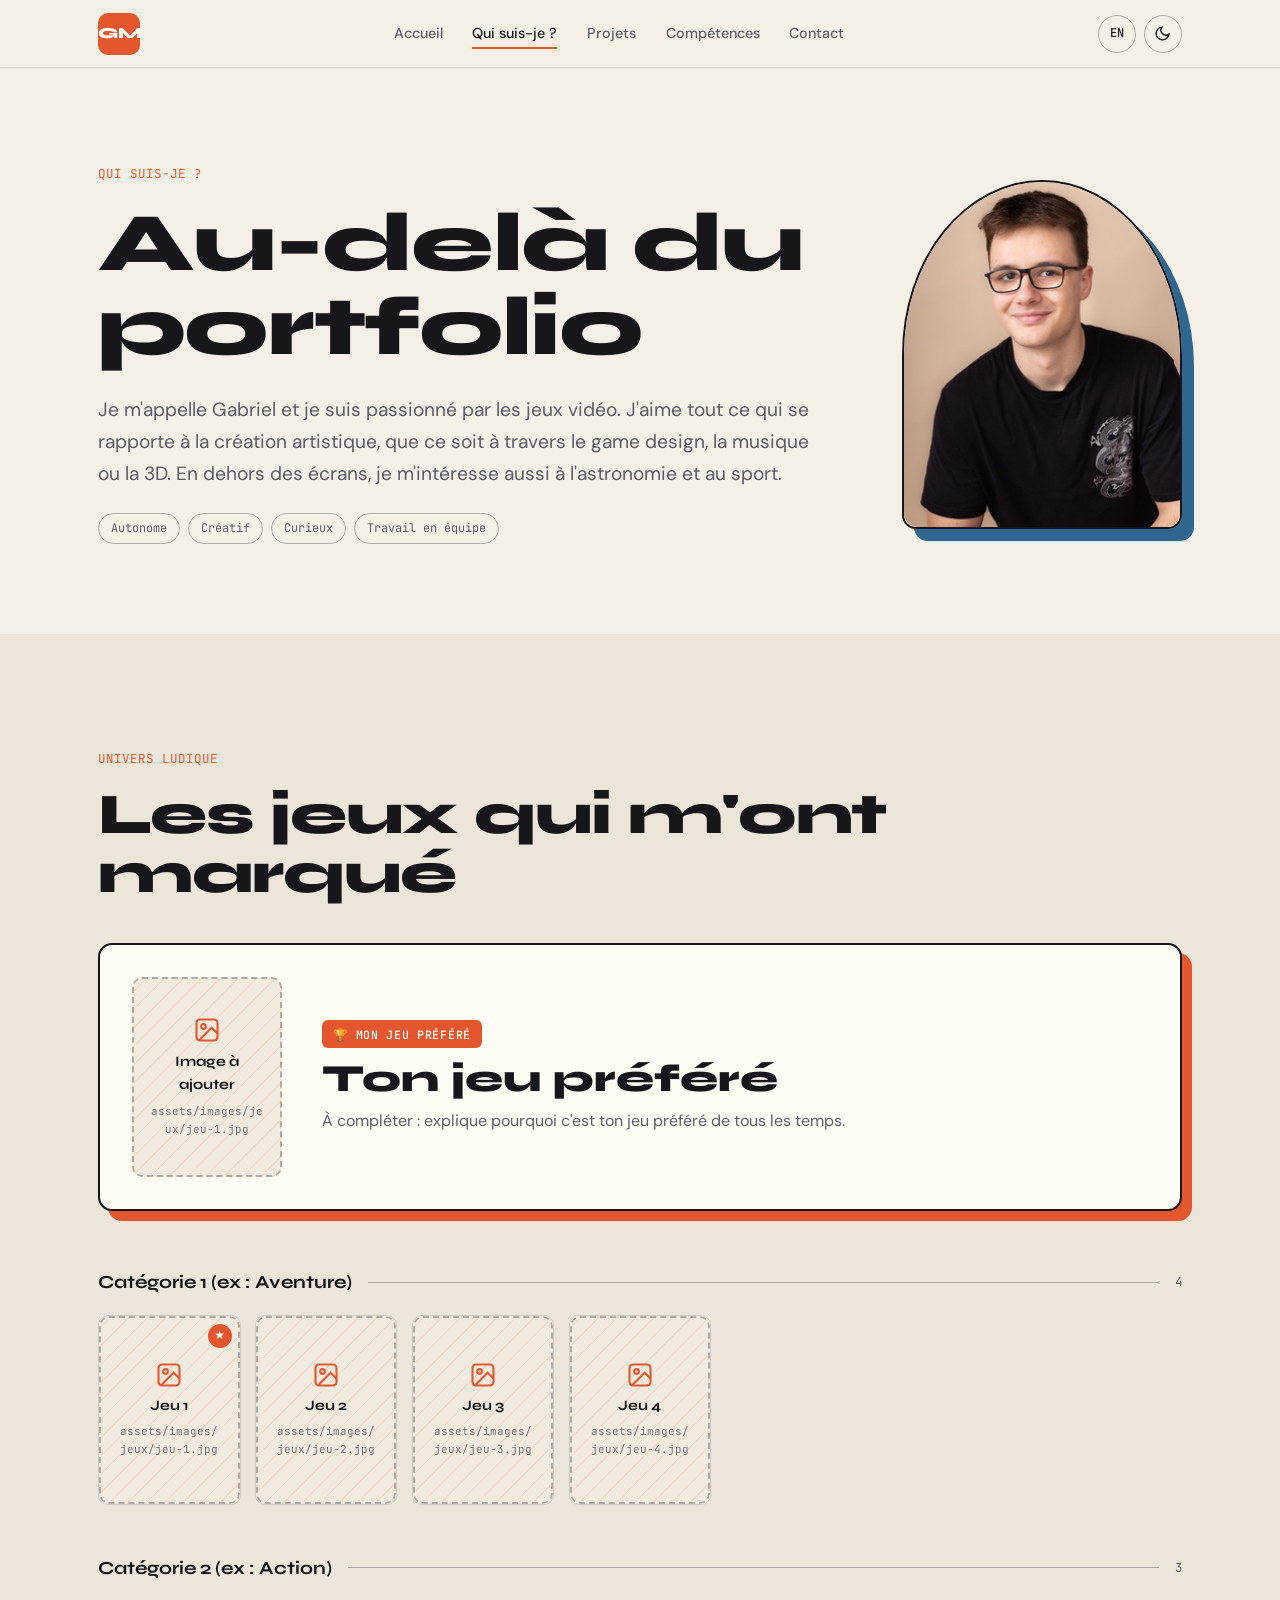
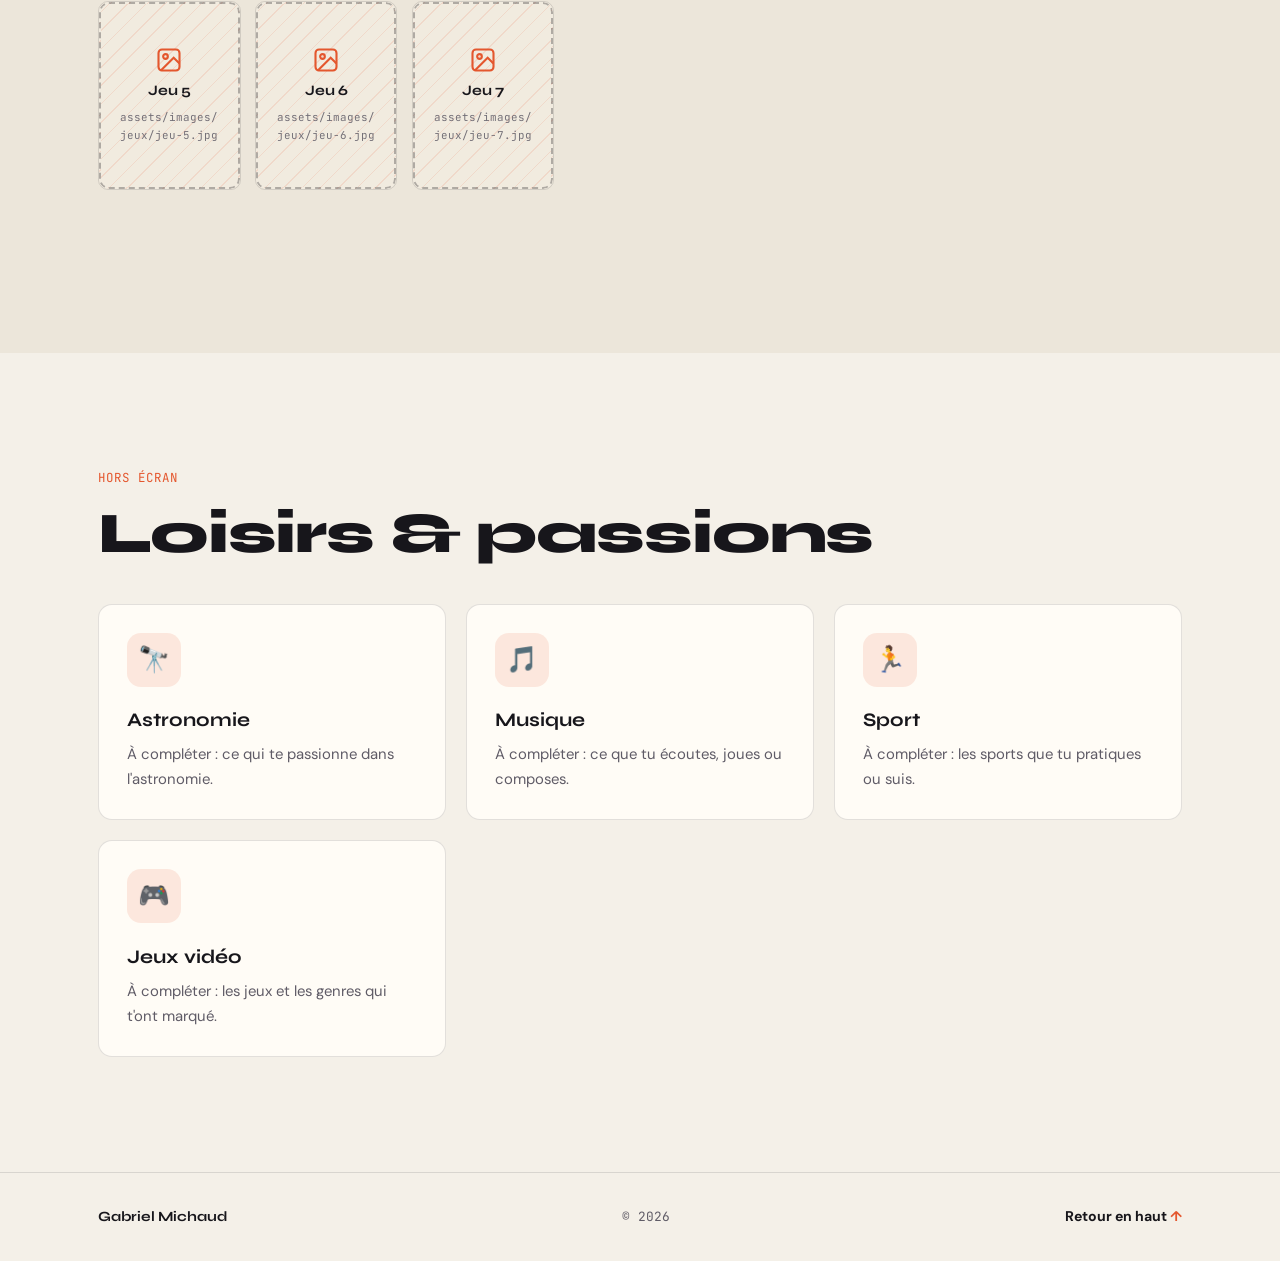
==== about.html @ d6c885ea "Mise à jour du portfolio avec le contenu du CV - Portfolio neutre : suppression du titre de métier, " ====
<!DOCTYPE html>
<html lang="fr">
<head>
  <meta charset="UTF-8" />
  <meta name="viewport" content="width=device-width, initial-scale=1.0" />
  <title>Qui suis-je ? — Gabriel Michaud</title>
  <meta name="description" content="Qui suis-je : jeux favoris, loisirs et passions." />
  <link rel="icon" href="assets/favicon.svg" type="image/svg+xml" />
  <script>try{var t=localStorage.getItem('theme');if(!t)t=matchMedia('(prefers-color-scheme: dark)').matches?'dark':'light';document.documentElement.dataset.theme=t;}catch(e){}</script>
  <link rel="preconnect" href="https://fonts.googleapis.com" />
  <link rel="preconnect" href="https://fonts.gstatic.com" crossorigin />
  <link href="https://fonts.googleapis.com/css2?family=Syne:wght@600;700;800&family=DM+Sans:opsz,wght@9..40,400;9..40,500;9..40,700&family=JetBrains+Mono:wght@400;500&display=swap" rel="stylesheet" />
  <link rel="stylesheet" href="css/style.css" />
</head>
<body class="page-whoami">

  <!-- NAVIGATION -->
  <header class="nav" id="nav">
    <div class="wrap nav-inner">
      <a href="index.html" class="logo" data-fill="profile.initials">PN</a>
      <nav class="nav-links" aria-label="Navigation principale">
        <a href="index.html" data-i18n="nav.home">Accueil</a>
        <a href="about.html" class="active" data-i18n="nav.whoami">Qui suis-je ?</a>
        <a href="index.html#projects" data-i18n="nav.projects">Projets</a>
        <a href="index.html#skills" data-i18n="nav.skills">Compétences</a>
        <a href="index.html#contact" data-i18n="nav.contact">Contact</a>
      </nav>
      <div class="nav-tools">
        <button class="icon-btn lang-btn" id="langBtn" type="button">EN</button>
        <button class="icon-btn theme-btn" id="themeBtn" type="button" data-i18n-aria="theme.toggle" aria-label="Changer de thème">
          <svg class="i-sun" viewBox="0 0 24 24" fill="none" stroke="currentColor" stroke-width="2"><circle cx="12" cy="12" r="4"/><path d="M12 2v2M12 20v2M4.9 4.9l1.4 1.4M17.7 17.7l1.4 1.4M2 12h2M20 12h2M4.9 19.1l1.4-1.4M17.7 6.3l1.4-1.4"/></svg>
          <svg class="i-moon" viewBox="0 0 24 24" fill="none" stroke="currentColor" stroke-width="2"><path d="M21 12.8A9 9 0 1 1 11.2 3a7 7 0 0 0 9.8 9.8z"/></svg>
        </button>
        <button class="burger" id="burger" type="button" aria-label="Menu" aria-expanded="false" aria-controls="mobileMenu">
          <span></span><span></span>
        </button>
      </div>
    </div>
  </header>

  <div class="mobile-menu" id="mobileMenu">
    <a href="index.html" data-i18n="nav.home">Accueil</a>
    <a href="about.html" data-i18n="nav.whoami">Qui suis-je ?</a>
    <a href="index.html#projects" data-i18n="nav.projects">Projets</a>
    <a href="index.html#skills" data-i18n="nav.skills">Compétences</a>
    <a href="index.html#contact" data-i18n="nav.contact">Contact</a>
  </div>

  <main id="top">

    <!-- INTRO -->
    <section class="page-hero">
      <div class="wrap whoami-grid">
        <div class="whoami-text">
          <p class="eyebrow reveal" data-i18n="whoami.eyebrow">Qui suis-je ?</p>
          <h1 class="h1 reveal" data-i18n="whoami.title">Au-delà du portfolio</h1>
          <p class="whoami-intro reveal" data-fill="aboutPage.intro"></p>
          <div class="tags qualities reveal" id="qualities"></div>
        </div>
        <div class="whoami-photo reveal" id="whoamiPhoto"></div>
      </div>
    </section>

    <!-- JEUX -->
    <section class="section section-alt" id="games">
      <div class="wrap">
        <p class="eyebrow reveal" data-i18n="games.eyebrow">Univers ludique</p>
        <h2 class="h2 reveal" data-i18n="games.title">Les jeux qui m'ont marqué</h2>
        <div class="fav-banner reveal" id="favBanner"></div>
        <div id="gameCategories"></div>
      </div>
    </section>

    <!-- LOISIRS -->
    <section class="section" id="hobbies">
      <div class="wrap">
        <p class="eyebrow reveal" data-i18n="hobbies.eyebrow">Hors écran</p>
        <h2 class="h2 reveal" data-i18n="hobbies.title">Loisirs &amp; passions</h2>
        <div class="hobby-grid" id="hobbyGrid"></div>
      </div>
    </section>

  </main>

  <footer class="footer">
    <div class="wrap footer-inner">
      <span class="footer-name" id="footerName"></span>
      <span class="footer-copy">© <span id="footerYear"></span></span>
      <a href="#top" class="footer-top" data-i18n="footer.top">Retour en haut</a>
    </div>
  </footer>

  <script src="js/content.js"></script>
  <script src="js/main.js"></script>
</body>
</html>
---- css/style.css ----
/* ==========================================================================
   PALETTE — change les couleurs du site ici
   ========================================================================== */
:root {
  --bg: #F4F0E8;
  --bg-alt: #ECE6DA;
  --surface: #FFFCF6;
  --surface-2: #F1EBDF;
  --text: #17161B;
  --muted: #5F5B66;
  --line: rgba(23, 22, 27, 0.12);
  --line-strong: rgba(23, 22, 27, 0.3);
  --accent: #E4572E;
  --accent-ink: #FFFFFF;
  --accent-soft: rgba(228, 87, 46, 0.12);
  --accent-2: #2F6690;
  --ok: #2E9E5B;
  --shadow: 0 24px 60px -28px rgba(23, 22, 27, 0.45);

  --f-display: "Syne", "Trebuchet MS", system-ui, sans-serif;
  --f-body: "DM Sans", system-ui, -apple-system, "Segoe UI", sans-serif;
  --f-mono: "JetBrains Mono", ui-monospace, Consolas, monospace;

  --nav-h: 68px;
  --radius: 14px;
  --ease: cubic-bezier(0.22, 1, 0.36, 1);
}

:root[data-theme="dark"] {
  --bg: #101217;
  --bg-alt: #15181F;
  --surface: #1A1D25;
  --surface-2: #222631;
  --text: #EFEBE2;
  --muted: #9D9AA6;
  --line: rgba(239, 235, 226, 0.1);
  --line-strong: rgba(239, 235, 226, 0.28);
  --accent: #FF6A3D;
  --accent-ink: #14110F;
  --accent-soft: rgba(255, 106, 61, 0.14);
  --accent-2: #7FB2E5;
  --shadow: 0 24px 60px -24px rgba(0, 0, 0, 0.8);
}

/* ==========================================================================
   BASE
   ========================================================================== */
*, *::before, *::after { box-sizing: border-box; margin: 0; padding: 0; }
html { scroll-behavior: smooth; scroll-padding-top: var(--nav-h); }
body {
  background: var(--bg);
  color: var(--text);
  font-family: var(--f-body);
  font-size: 16px;
  line-height: 1.65;
  overflow-x: hidden;
  transition: background 0.3s, color 0.3s;
}
body.no-scroll { overflow: hidden; }
img { max-width: 100%; display: block; }
a { color: inherit; text-decoration: none; }
button { font: inherit; color: inherit; }
ul, ol { list-style: none; }
[hidden] { display: none !important; }
::selection { background: var(--accent); color: var(--accent-ink); }
:focus-visible { outline: 2px solid var(--accent); outline-offset: 3px; border-radius: 4px; }

.wrap { width: 100%; max-width: 1180px; margin: 0 auto; padding: 0 clamp(1.25rem, 5vw, 3rem); }
.section { padding: clamp(4.5rem, 9vw, 8rem) 0; }
.section-alt { background: var(--bg-alt); }

.eyebrow {
  font-family: var(--f-mono);
  font-size: 0.78rem;
  letter-spacing: 0.08em;
  text-transform: uppercase;
  color: var(--accent);
  margin-bottom: 1rem;
}
.h1, .h2 { font-family: var(--f-display); font-weight: 800; line-height: 1.02; letter-spacing: -0.02em; }
.h1 { font-size: clamp(2.6rem, 7vw, 5.2rem); }
.h2 { font-size: clamp(2rem, 5vw, 3.6rem); }

/* ==========================================================================
   BOUTONS & PETITS ÉLÉMENTS
   ========================================================================== */
.btn {
  display: inline-flex; align-items: center; justify-content: center; gap: 0.55rem;
  font-family: var(--f-body); font-weight: 700; font-size: 0.92rem;
  padding: 0.85rem 1.5rem; border-radius: 999px;
  border: 2px solid transparent; cursor: pointer;
  transition: transform 0.25s var(--ease), background 0.25s, color 0.25s, border-color 0.25s, box-shadow 0.25s;
}
.btn svg { width: 17px; height: 17px; }
.btn-accent { background: var(--accent); color: var(--accent-ink); }
.btn-accent:hover { transform: translateY(-2px); box-shadow: 0 10px 24px -8px var(--accent); }
.btn-outline { border-color: var(--text); }
.btn-outline:hover { background: var(--text); color: var(--bg); }
.btn-ghost { color: var(--muted); }
.btn-ghost:hover { color: var(--text); }
.btn-block { width: 100%; }
.btn:disabled { opacity: 0.6; cursor: wait; transform: none; }

.tags { display: flex; flex-wrap: wrap; gap: 0.5rem; }
.tag {
  font-family: var(--f-mono); font-size: 0.74rem;
  padding: 0.3rem 0.75rem; border-radius: 999px;
  border: 1px solid var(--line-strong); color: var(--muted);
}
.badge {
  display: inline-block; font-family: var(--f-mono); font-size: 0.72rem; font-weight: 500;
  text-transform: uppercase; letter-spacing: 0.06em;
  background: var(--accent); color: var(--accent-ink);
  padding: 0.3rem 0.7rem; border-radius: 6px;
}

/* ==========================================================================
   IMAGES À AJOUTER (cadres en pointillés)
   ========================================================================== */
.media { position: relative; overflow: hidden; background: var(--surface-2); width: 100%; }
.media img { width: 100%; height: 100%; object-fit: cover; }
.media-ph { display: none; }
.media.is-empty img { display: none; }
.media.is-empty .media-ph {
  position: absolute; inset: 0;
  display: flex; flex-direction: column; align-items: center; justify-content: center; gap: 0.35rem;
  padding: 1rem; text-align: center; color: var(--muted);
  border: 2px dashed var(--line-strong); border-radius: inherit;
  background: repeating-linear-gradient(-45deg, transparent 0 12px, var(--accent-soft) 12px 13px), var(--surface-2);
}
.media-ph svg { width: 28px; height: 28px; color: var(--accent); }
.media-ph strong { font-family: var(--f-display); font-size: 0.9rem; color: var(--text); }
.media-ph code { font-family: var(--f-mono); font-size: 0.68rem; word-break: break-all; opacity: 0.85; }

/* ==========================================================================
   NAVIGATION
   ========================================================================== */
.nav {
  position: fixed; inset: 0 0 auto 0; height: var(--nav-h); z-index: 100;
  transition: background 0.3s, border-color 0.3s;
  border-bottom: 1px solid transparent;
}
.nav.scrolled, .page-whoami .nav {
  background: color-mix(in srgb, var(--bg) 85%, transparent);
  backdrop-filter: blur(14px); -webkit-backdrop-filter: blur(14px);
  border-bottom-color: var(--line);
}
.nav-inner { height: 100%; display: flex; align-items: center; justify-content: space-between; gap: 1.5rem; }
.logo {
  display: grid; place-items: center; width: 42px; height: 42px;
  background: var(--accent); color: var(--accent-ink);
  font-family: var(--f-display); font-weight: 800; font-size: 0.95rem; letter-spacing: 0.02em;
  border-radius: 10px; transition: transform 0.3s var(--ease);
}
.logo:hover { transform: rotate(-6deg) scale(1.05); }
.nav-links { display: flex; gap: 0.25rem; }
.nav-links a {
  position: relative; font-size: 0.9rem; font-weight: 500; color: var(--muted);
  padding: 0.45rem 0.8rem; transition: color 0.2s;
}
.nav-links a::after {
  content: ""; position: absolute; left: 0.8rem; right: 0.8rem; bottom: 0.2rem; height: 2px;
  background: var(--accent); transform: scaleX(0); transform-origin: left; transition: transform 0.3s var(--ease);
}
.nav-links a:hover, .nav-links a.active { color: var(--text); }
.nav-links a:hover::after, .nav-links a.active::after { transform: scaleX(1); }
.nav-tools { display: flex; align-items: center; gap: 0.5rem; }
.icon-btn {
  height: 38px; min-width: 38px; padding: 0 0.6rem; border-radius: 999px;
  display: grid; place-items: center; cursor: pointer;
  background: transparent; border: 1px solid var(--line-strong);
  font-family: var(--f-mono); font-size: 0.75rem; font-weight: 500;
  transition: background 0.2s, border-color 0.2s;
}
.icon-btn:hover { background: var(--surface); border-color: var(--text); }
.icon-btn svg { width: 17px; height: 17px; }
.theme-btn .i-sun { display: none; }
:root[data-theme="dark"] .theme-btn .i-sun { display: block; }
:root[data-theme="dark"] .theme-btn .i-moon { display: none; }
.burger { display: none; width: 38px; height: 38px; background: none; border: 0; cursor: pointer; position: relative; }
.burger span { position: absolute; left: 9px; right: 9px; height: 2px; background: var(--text); border-radius: 2px; transition: transform 0.3s var(--ease); }
.burger span:first-child { top: 15px; }
.burger span:last-child { top: 22px; }
.burger[aria-expanded="true"] span:first-child { transform: translateY(3.5px) rotate(45deg); }
.burger[aria-expanded="true"] span:last-child { transform: translateY(-3.5px) rotate(-45deg); }
.mobile-menu {
  position: fixed; top: var(--nav-h); left: 0; right: 0; z-index: 99;
  display: flex; flex-direction: column; padding: 1rem clamp(1.25rem, 5vw, 3rem) 1.5rem;
  background: var(--bg); border-bottom: 1px solid var(--line);
  transform: translateY(-120%); transition: transform 0.35s var(--ease); visibility: hidden;
}
.mobile-menu.open { transform: none; visibility: visible; }
.mobile-menu a { font-family: var(--f-display); font-weight: 700; font-size: 1.4rem; padding: 0.55rem 0; border-bottom: 1px solid var(--line); }
@media (min-width: 961px) { .mobile-menu { display: none; } }

/* ==========================================================================
   HERO
   ========================================================================== */
.hero { min-height: 100svh; display: flex; align-items: center; padding: calc(var(--nav-h) + 2.5rem) 0 4rem; position: relative; }
.hero::before {
  content: ""; position: absolute; inset: 0; pointer-events: none; opacity: 0.5;
  background-image: radial-gradient(var(--line-strong) 1px, transparent 1px);
  background-size: 26px 26px;
  mask-image: radial-gradient(ellipse 70% 60% at 70% 40%, #000 20%, transparent 75%);
  -webkit-mask-image: radial-gradient(ellipse 70% 60% at 70% 40%, #000 20%, transparent 75%);
}
.hero-grid { display: grid; grid-template-columns: minmax(0, 1.3fr) minmax(240px, 0.9fr); gap: clamp(2rem, 5vw, 4.5rem); align-items: center; position: relative; }
.hero-text { container-type: inline-size; }
/* La taille du nom suit la largeur de sa colonne (cqi) pour ne jamais passer sous la photo */
.hero-name { font-family: var(--f-display); font-weight: 800; font-size: clamp(3.4rem, 10.5vw, 8.6rem); font-size: clamp(2.4rem, 14cqi, 8.6rem); line-height: 0.88; letter-spacing: -0.04em; margin-bottom: 1.75rem; }
.hero-name span { display: block; }
.hero-name .last { color: transparent; -webkit-text-stroke: 2px var(--text); }
.hero-tagline { font-size: clamp(1.05rem, 2vw, 1.25rem); color: var(--muted); max-width: 34ch; margin-bottom: 2.25rem; }
.hero-ctas { display: flex; flex-wrap: wrap; gap: 0.75rem; margin-bottom: 2.25rem; }
.hero-meta { display: flex; flex-wrap: wrap; gap: 1.5rem; font-family: var(--f-mono); font-size: 0.8rem; color: var(--muted); }
.hero-meta span:empty { display: none; }
.hero-meta .pin::before { content: "◎ "; color: var(--accent); }
.hero-meta .status::before { content: ""; display: inline-block; width: 8px; height: 8px; border-radius: 50%; background: var(--ok); margin-right: 0.5rem; vertical-align: 1px; }
.hero-visual { position: relative; justify-self: end; width: min(100%, 380px); }
.hero-frame { border: 2px solid var(--text); border-radius: var(--radius); overflow: hidden; box-shadow: 14px 14px 0 var(--accent); }
.hero-frame .media { border-radius: calc(var(--radius) - 2px); }
.hero-sticker {
  position: absolute; left: -2.2rem; bottom: -2rem; z-index: 2;
  width: 112px; height: 112px; border-radius: 50%; display: grid; place-items: center; text-align: center;
  background: var(--text); color: var(--bg); padding: 0.75rem;
  font-family: var(--f-display); font-weight: 700; font-size: 0.85rem; line-height: 1.15;
  transform: rotate(-12deg); transition: transform 0.4s var(--ease);
}
.hero-sticker:hover { transform: rotate(0) scale(1.06); }

/* BANDEAU DÉFILANT */
.ticker { overflow: hidden; border-block: 2px solid var(--text); background: var(--accent); color: var(--accent-ink); padding: 0.9rem 0; }
.ticker-track { display: flex; width: max-content; animation: ticker 40s linear infinite; }
.ticker-track span { font-family: var(--f-display); font-weight: 700; font-size: 1.15rem; text-transform: uppercase; white-space: nowrap; padding-right: 1.25rem; }
.ticker-track span::after { content: "✦"; padding-left: 1.25rem; }
@keyframes ticker { to { transform: translateX(-50%); } }

/* ==========================================================================
   À PROPOS
   ========================================================================== */
.about-grid { display: grid; grid-template-columns: 1.1fr 1fr; gap: clamp(2rem, 6vw, 5rem); align-items: start; }
.about-title { font-size: clamp(1.8rem, 3.8vw, 2.9rem); }
.about-body p { color: var(--muted); margin-bottom: 1.1rem; font-size: 1.05rem; }
.about-body .tags { margin-top: 1.5rem; }
.stats { display: grid; grid-template-columns: repeat(auto-fit, minmax(180px, 1fr)); margin-top: clamp(3rem, 6vw, 4.5rem); border-top: 2px solid var(--text); }
.stat { padding: 1.5rem 1.5rem 0 0; }
.stat + .stat { padding-left: 1.5rem; border-left: 1px solid var(--line); }
.stat strong { display: block; font-family: var(--f-display); font-weight: 800; font-size: clamp(2.8rem, 6vw, 4.2rem); line-height: 1; color: var(--accent); }
.stat span { font-family: var(--f-mono); font-size: 0.8rem; color: var(--muted); text-transform: uppercase; }

/* ==========================================================================
   PROJETS
   ========================================================================== */
.section-head { display: flex; justify-content: space-between; align-items: flex-end; gap: 1.5rem; flex-wrap: wrap; margin-bottom: 2.5rem; }
.filters { display: flex; flex-wrap: wrap; gap: 0.4rem; }
.filter {
  font-family: var(--f-mono); font-size: 0.78rem; cursor: pointer;
  padding: 0.45rem 0.95rem; border-radius: 999px;
  background: transparent; border: 1px solid var(--line-strong); color: var(--muted);
  transition: all 0.2s;
}
.filter:hover { color: var(--text); border-color: var(--text); }
.filter.active { background: var(--text); color: var(--bg); border-color: var(--text); }

.card-meta { font-family: var(--f-mono); font-size: 0.76rem; color: var(--muted); }
.card-meta b { color: var(--accent); font-weight: 500; }
.card-roles { display: flex; flex-wrap: wrap; gap: 0.35rem; }
.card-roles span { font-family: var(--f-mono); font-size: 0.72rem; color: var(--accent); background: var(--accent-soft); padding: 0.2rem 0.55rem; border-radius: 4px; }

.featured-card {
  display: grid; grid-template-columns: 1.35fr 1fr; margin-bottom: 1.5rem; cursor: pointer;
  background: var(--surface); border: 2px solid var(--text); border-radius: var(--radius); overflow: hidden;
  transition: transform 0.35s var(--ease), box-shadow 0.35s var(--ease);
}
.featured-card:hover { transform: translate(-4px, -4px); box-shadow: 10px 10px 0 var(--accent); }
.featured-card .media { height: 100%; min-height: 280px; }
.featured-body { padding: clamp(1.5rem, 4vw, 2.75rem); display: flex; flex-direction: column; justify-content: center; align-items: flex-start; gap: 0.9rem; }
.featured-body h3 { font-family: var(--f-display); font-weight: 800; font-size: clamp(1.8rem, 3.5vw, 2.6rem); line-height: 1.05; }
.featured-body p { color: var(--muted); }
.featured-body .btn { margin-top: 0.5rem; }

.project-grid { display: grid; grid-template-columns: repeat(auto-fill, minmax(min(100%, 320px), 1fr)); gap: 1.5rem; }
.project-card {
  display: flex; flex-direction: column; cursor: pointer;
  background: var(--surface); border: 1px solid var(--line); border-radius: var(--radius); overflow: hidden;
  transition: transform 0.35s var(--ease), box-shadow 0.35s var(--ease), border-color 0.35s;
}
.project-card:hover, .project-card:focus-visible { transform: translateY(-6px); box-shadow: var(--shadow); border-color: var(--line-strong); }
.project-card .media img, .featured-card .media img { transition: transform 0.6s var(--ease); }
.project-card:hover .media img, .featured-card:hover .media img { transform: scale(1.05); }
.project-body { padding: 1.4rem 1.5rem 1.6rem; display: flex; flex-direction: column; gap: 0.6rem; flex: 1; }
.project-body h3 { font-family: var(--f-display); font-weight: 700; font-size: 1.4rem; line-height: 1.15; }
.project-body p { color: var(--muted); font-size: 0.93rem; flex: 1; }
.project-more { font-weight: 700; font-size: 0.88rem; color: var(--accent); margin-top: 0.4rem; }
.project-more::after { content: " →"; transition: margin 0.25s; }
.project-card:hover .project-more::after { margin-left: 0.3rem; }
.empty-note { color: var(--muted); font-family: var(--f-mono); font-size: 0.85rem; }

/* ==========================================================================
   COMPÉTENCES
   ========================================================================== */
.skills-grid { display: grid; grid-template-columns: repeat(auto-fit, minmax(min(100%, 270px), 1fr)); gap: 1.25rem; margin-top: 2.5rem; }
.skill-cat { background: var(--surface); border: 1px solid var(--line); border-radius: var(--radius); padding: 1.5rem; }
.skill-cat h3 { font-family: var(--f-mono); font-size: 0.78rem; font-weight: 500; text-transform: uppercase; letter-spacing: 0.08em; color: var(--accent); margin-bottom: 1rem; }
.skill { display: flex; align-items: center; gap: 0.9rem; padding: 0.65rem 0; }
.skill + .skill { border-top: 1px dashed var(--line); }
.skill-icon { position: relative; width: 42px; height: 42px; flex-shrink: 0; border-radius: 10px; background: var(--surface-2); display: grid; place-items: center; overflow: hidden; }
.skill-icon img { width: 26px; height: 26px; object-fit: contain; }
.skill-fallback { display: none; font-family: var(--f-display); font-weight: 800; font-size: 0.85rem; color: var(--accent); }
.skill-icon.is-empty img { display: none; }
.skill-icon.is-empty .skill-fallback { display: block; }
.skill strong { display: block; font-weight: 700; font-size: 0.97rem; line-height: 1.3; }
.skill small { font-size: 0.8rem; color: var(--muted); }

/* ==========================================================================
   PARCOURS
   ========================================================================== */
.path-grid { display: grid; grid-template-columns: 1fr 1fr; gap: clamp(2rem, 6vw, 5rem); margin-top: 2.5rem; }
.path-heading { font-family: var(--f-display); font-weight: 700; font-size: 1.3rem; margin-bottom: 1.5rem; padding-bottom: 0.75rem; border-bottom: 2px solid var(--text); }
.timeline { position: relative; padding-left: 1.6rem; }
.timeline::before { content: ""; position: absolute; left: 5px; top: 8px; bottom: 8px; width: 2px; background: var(--line); }
.tl-item { position: relative; padding-bottom: 2rem; }
.tl-item:last-child { padding-bottom: 0; }
.tl-item::before {
  content: ""; position: absolute; left: calc(-1.6rem); top: 6px; width: 12px; height: 12px; border-radius: 50%;
  background: var(--bg-alt); border: 2px solid var(--accent); transition: background 0.25s;
}
.tl-item:hover::before { background: var(--accent); }
.tl-date { display: inline-block; font-family: var(--f-mono); font-size: 0.74rem; color: var(--accent); background: var(--accent-soft); padding: 0.15rem 0.55rem; border-radius: 4px; margin-bottom: 0.4rem; }
.tl-item strong { display: block; font-size: 1.05rem; line-height: 1.35; }
.tl-place { display: block; font-size: 0.88rem; color: var(--text); opacity: 0.75; }
.tl-item p { font-size: 0.9rem; color: var(--muted); margin-top: 0.25rem; }

/* ==========================================================================
   CONTACT
   ========================================================================== */
.contact-grid { display: grid; grid-template-columns: 1fr 1fr; gap: clamp(2.5rem, 6vw, 5rem); align-items: start; }
.contact-grid.no-form { grid-template-columns: 1fr; max-width: 760px; }
.contact-title { margin-bottom: 1.25rem; }
.contact-text { color: var(--muted); margin-bottom: 2rem; max-width: 40ch; }
.contact-email {
  display: inline-block; font-family: var(--f-display); font-weight: 700; font-size: clamp(1.2rem, 2.6vw, 1.75rem);
  word-break: break-all; border-bottom: 3px solid var(--accent); padding-bottom: 0.15rem; margin-bottom: 1.75rem;
  transition: color 0.2s;
}
.contact-email:hover { color: var(--accent); }
.contact-list { display: flex; flex-direction: column; gap: 0.5rem; margin-bottom: 1.75rem; font-family: var(--f-mono); font-size: 0.85rem; color: var(--muted); }
.contact-list a:hover { color: var(--text); }
.socials { display: flex; flex-wrap: wrap; gap: 0.5rem; }
.social { font-weight: 700; font-size: 0.85rem; padding: 0.5rem 1rem; border: 1px solid var(--line-strong); border-radius: 999px; transition: all 0.2s; }
.social::after { content: " ↗"; color: var(--accent); }
.social:hover { background: var(--text); color: var(--bg); border-color: var(--text); }

.contact-form { background: var(--surface); border: 2px solid var(--text); border-radius: var(--radius); padding: clamp(1.25rem, 4vw, 2.25rem); display: flex; flex-direction: column; gap: 1.1rem; box-shadow: 10px 10px 0 var(--accent-2); }
.form-row { display: grid; grid-template-columns: 1fr 1fr; gap: 1.1rem; }
.field { display: flex; flex-direction: column; gap: 0.4rem; }
.field span { font-family: var(--f-mono); font-size: 0.74rem; text-transform: uppercase; letter-spacing: 0.06em; color: var(--muted); }
.field input, .field textarea {
  width: 100%; font: inherit; font-size: 0.95rem; color: var(--text);
  background: var(--bg); border: 1px solid var(--line-strong); border-radius: 10px; padding: 0.8rem 1rem;
  transition: border-color 0.2s, box-shadow 0.2s; resize: vertical;
}
.field input:focus, .field textarea:focus { outline: none; border-color: var(--accent); box-shadow: 0 0 0 3px var(--accent-soft); }
.form-status { font-family: var(--f-mono); font-size: 0.82rem; min-height: 1.2em; text-align: center; color: var(--muted); }
.form-status.ok { color: var(--ok); }
.form-status.err { color: var(--accent); }

/* ==========================================================================
   PIED DE PAGE
   ========================================================================== */
.footer { border-top: 1px solid var(--line); padding: 2rem 0; }
.footer-inner { display: flex; flex-wrap: wrap; justify-content: space-between; align-items: center; gap: 1rem; font-size: 0.88rem; }
.footer-name { font-family: var(--f-display); font-weight: 700; }
.footer-copy { color: var(--muted); font-family: var(--f-mono); font-size: 0.8rem; }
.footer-top { font-weight: 700; }
.footer-top::after { content: " ↑"; color: var(--accent); }

/* ==========================================================================
   FENÊTRE DÉTAIL PROJET
   ========================================================================== */
.modal { position: fixed; inset: 0; z-index: 200; display: flex; align-items: center; justify-content: center; padding: clamp(0rem, 3vw, 2rem); }
.modal-backdrop { position: absolute; inset: 0; background: rgba(10, 10, 14, 0.7); backdrop-filter: blur(6px); -webkit-backdrop-filter: blur(6px); opacity: 0; transition: opacity 0.3s; }
.modal-panel {
  position: relative; width: min(960px, 100%); max-height: 100%; overflow-y: auto; overscroll-behavior: contain;
  background: var(--bg); border: 2px solid var(--text); border-radius: var(--radius);
  opacity: 0; transform: translateY(24px) scale(0.98); transition: opacity 0.3s, transform 0.4s var(--ease);
}
.modal.open .modal-backdrop { opacity: 1; }
.modal.open .modal-panel { opacity: 1; transform: none; }
.modal-close {
  position: sticky; top: 0.9rem; float: right; margin: 0.9rem 0.9rem 0 0; z-index: 5;
  width: 42px; height: 42px; border-radius: 50%; cursor: pointer; display: grid; place-items: center;
  background: var(--text); color: var(--bg); border: 0; transition: transform 0.25s var(--ease);
}
.modal-close:hover { transform: rotate(90deg); }
.modal-close svg { width: 20px; height: 20px; }
.modal-hero .media, .modal-hero .video { border-bottom: 2px solid var(--text); }
.modal-body { padding: clamp(1.5rem, 4vw, 2.75rem); }
.modal-body h2 { font-family: var(--f-display); font-weight: 800; font-size: clamp(2rem, 5vw, 3rem); line-height: 1.05; margin: 0.4rem 0 1rem; }
.modal-body .tags { margin-bottom: 1.5rem; }
.modal-desc p { color: var(--muted); margin-bottom: 1rem; font-size: 1.02rem; }
.details { display: flex; flex-wrap: wrap; gap: 1px; background: var(--line); border: 1px solid var(--line); border-radius: var(--radius); overflow: hidden; margin: 1.75rem 0; }
.details div { flex: 1 1 150px; background: var(--surface); padding: 1rem 1.1rem; }
.details dt { font-family: var(--f-mono); font-size: 0.7rem; text-transform: uppercase; letter-spacing: 0.06em; color: var(--muted); }
.details dd { font-weight: 700; font-size: 0.95rem; }
.modal-block { margin-top: 2.25rem; padding-top: 2rem; border-top: 1px solid var(--line); }
.modal-block h3 { font-family: var(--f-display); font-weight: 700; font-size: 1.35rem; margin-bottom: 0.5rem; }
.modal-block > p { color: var(--muted); margin-bottom: 1rem; }
.video { position: relative; aspect-ratio: 16 / 9; background: #000; }
.video iframe { position: absolute; inset: 0; width: 100%; height: 100%; border: 0; }
.modal-block .video, .modal-block .media { border-radius: var(--radius); overflow: hidden; }
.timecodes { display: grid; grid-template-columns: repeat(auto-fill, minmax(210px, 1fr)); gap: 0.4rem; margin-top: 1rem; }
.timecode {
  display: flex; gap: 0.75rem; align-items: baseline; text-align: left; cursor: pointer;
  background: var(--surface); border: 1px solid var(--line); border-radius: 8px; padding: 0.55rem 0.8rem;
  font-size: 0.87rem; color: var(--muted); transition: all 0.2s;
}
.timecode b { font-family: var(--f-mono); font-weight: 500; font-size: 0.78rem; color: var(--accent); min-width: 42px; }
.timecode:hover { border-color: var(--accent); color: var(--text); background: var(--accent-soft); }
.modal-actions { margin-top: 2.25rem; }

/* CARROUSEL */
.carousel { position: relative; border-radius: var(--radius); overflow: hidden; background: var(--surface-2); }
.carousel-track { display: flex; transition: transform 0.5s var(--ease); }
.carousel-track > * { flex: 0 0 100%; }
.carousel-btn {
  position: absolute; top: 50%; transform: translateY(-50%); z-index: 2;
  width: 42px; height: 42px; border-radius: 50%; display: grid; place-items: center; cursor: pointer;
  background: var(--bg); color: var(--text); border: 1px solid var(--line-strong); transition: background 0.2s;
}
.carousel-btn:hover { background: var(--accent); color: var(--accent-ink); }
.carousel-btn svg { width: 18px; height: 18px; }
.carousel-btn.prev { left: 0.8rem; }
.carousel-btn.next { right: 0.8rem; }
.carousel-dots { display: flex; justify-content: center; gap: 0.45rem; margin-top: 0.9rem; }
.carousel-dots button { width: 9px; height: 9px; border-radius: 999px; border: 0; cursor: pointer; background: var(--line-strong); transition: all 0.3s var(--ease); }
.carousel-dots button.active { width: 26px; background: var(--accent); }

/* ==========================================================================
   PAGE « QUI SUIS-JE ? »
   ========================================================================== */
.page-hero { padding: calc(var(--nav-h) + clamp(3rem, 8vw, 6rem)) 0 clamp(3.5rem, 7vw, 6rem); }
.whoami-grid { display: grid; grid-template-columns: 1fr auto; gap: clamp(2rem, 6vw, 5rem); align-items: center; }
.whoami-text .h1 { margin-bottom: 1.5rem; }
.whoami-intro { font-size: clamp(1.05rem, 1.9vw, 1.2rem); color: var(--muted); max-width: 58ch; }
.qualities { margin-top: 1.5rem; }
.qualities:empty { display: none; }
.whoami-photo { width: clamp(180px, 22vw, 280px); border: 2px solid var(--text); border-radius: 50% 50% var(--radius) var(--radius); overflow: hidden; box-shadow: 12px 12px 0 var(--accent-2); }
.whoami-photo .media { border-radius: inherit; }

.fav-banner {
  display: grid; grid-template-columns: 150px 1fr; gap: clamp(1.25rem, 4vw, 2.5rem); align-items: center;
  margin: 2.5rem 0 3.5rem; padding: clamp(1.25rem, 3vw, 2rem);
  background: var(--surface); border: 2px solid var(--text); border-radius: var(--radius); box-shadow: 10px 10px 0 var(--accent);
}
.fav-banner .media { border-radius: 10px; }
.fav-banner > div strong { display: block; font-family: var(--f-display); font-weight: 800; font-size: clamp(1.6rem, 3.5vw, 2.4rem); line-height: 1.1; margin: 0.6rem 0 0.5rem; }
.fav-banner p { color: var(--muted); }

.game-cat { margin-bottom: 3rem; }
.game-cat-head { display: flex; align-items: center; gap: 1rem; margin-bottom: 1.1rem; }
.game-cat-head h3 { font-family: var(--f-display); font-weight: 700; font-size: 1.15rem; }
.game-cat-head .line { flex: 1; height: 1px; background: var(--line-strong); }
.game-cat-head .count { font-family: var(--f-mono); font-size: 0.78rem; color: var(--muted); }
.game-grid { display: grid; grid-template-columns: repeat(auto-fill, minmax(140px, 1fr)); gap: 0.9rem; }
.game-card { position: relative; border-radius: 10px; overflow: hidden; border: 1px solid var(--line); transition: transform 0.3s var(--ease), box-shadow 0.3s; }
.game-card:hover { transform: translateY(-4px) rotate(-1deg); box-shadow: var(--shadow); }
.game-card .media { border-radius: inherit; }
.game-name {
  position: absolute; left: 0; right: 0; bottom: 0; padding: 1.75rem 0.7rem 0.6rem;
  font-weight: 700; font-size: 0.8rem; line-height: 1.2; color: #fff;
  background: linear-gradient(to top, rgba(0, 0, 0, 0.85), transparent);
}
.game-card:has(.is-empty) .game-name { display: none; }
.game-card.is-fav::after {
  content: "★"; position: absolute; top: 0.5rem; right: 0.5rem; z-index: 2;
  width: 24px; height: 24px; border-radius: 50%; display: grid; place-items: center;
  background: var(--accent); color: var(--accent-ink); font-size: 0.75rem;
}

.hobby-grid { display: grid; grid-template-columns: repeat(auto-fit, minmax(min(100%, 260px), 1fr)); gap: 1.25rem; margin-top: 2.5rem; }
.hobby { background: var(--surface); border: 1px solid var(--line); border-radius: var(--radius); padding: 1.75rem; transition: transform 0.3s var(--ease), border-color 0.3s; }
.hobby:hover { transform: translateY(-4px); border-color: var(--accent); }
.hobby-icon { display: grid; place-items: center; width: 54px; height: 54px; border-radius: 14px; background: var(--accent-soft); font-size: 1.6rem; margin-bottom: 1.1rem; }
.hobby h3 { font-family: var(--f-display); font-weight: 700; font-size: 1.2rem; margin-bottom: 0.4rem; }
.hobby p { color: var(--muted); font-size: 0.93rem; }

/* ==========================================================================
   ANIMATIONS D'APPARITION
   ========================================================================== */
.reveal { opacity: 0; transform: translateY(26px); transition: opacity 0.7s var(--ease), transform 0.7s var(--ease); }
.reveal.visible { opacity: 1; transform: none; }

@media (prefers-reduced-motion: reduce) {
  html { scroll-behavior: auto; }
  *, *::before, *::after { animation: none !important; transition: none !important; }
  .reveal { opacity: 1; transform: none; }
}

/* ==========================================================================
   RESPONSIVE
   ========================================================================== */
@media (max-width: 960px) {
  .nav-links { display: none; }
  .burger { display: block; }
  .hero-grid { grid-template-columns: 1fr; }
  .hero-visual { justify-self: start; width: min(70%, 300px); margin: 1rem 0 1.5rem 2.2rem; order: -1; }
  .about-grid, .path-grid, .contact-grid { grid-template-columns: 1fr; }
  .featured-card { grid-template-columns: 1fr; }
  .featured-card .media { min-height: 0; aspect-ratio: 16 / 10; }
}

@media (max-width: 640px) {
  .hero { min-height: 0; }
  .hero-visual { width: 50%; }
  .hero-sticker { width: 92px; height: 92px; font-size: 0.75rem; left: -1.6rem; }
  .hero-ctas .btn { flex: 1 1 100%; }
  .stat + .stat { padding-left: 0; border-left: 0; }
  .stats { grid-template-columns: 1fr 1fr; }
  .form-row { grid-template-columns: 1fr; }
  .whoami-grid { grid-template-columns: 1fr; }
  .whoami-photo { order: -1; width: 150px; }
  .fav-banner { grid-template-columns: 1fr; }
  .fav-banner .media { max-width: 150px; }
  .game-grid { grid-template-columns: repeat(auto-fill, minmax(100px, 1fr)); gap: 0.6rem; }
  .modal { padding: 0; }
  .modal-panel { height: 100%; border-radius: 0; border: 0; }
}
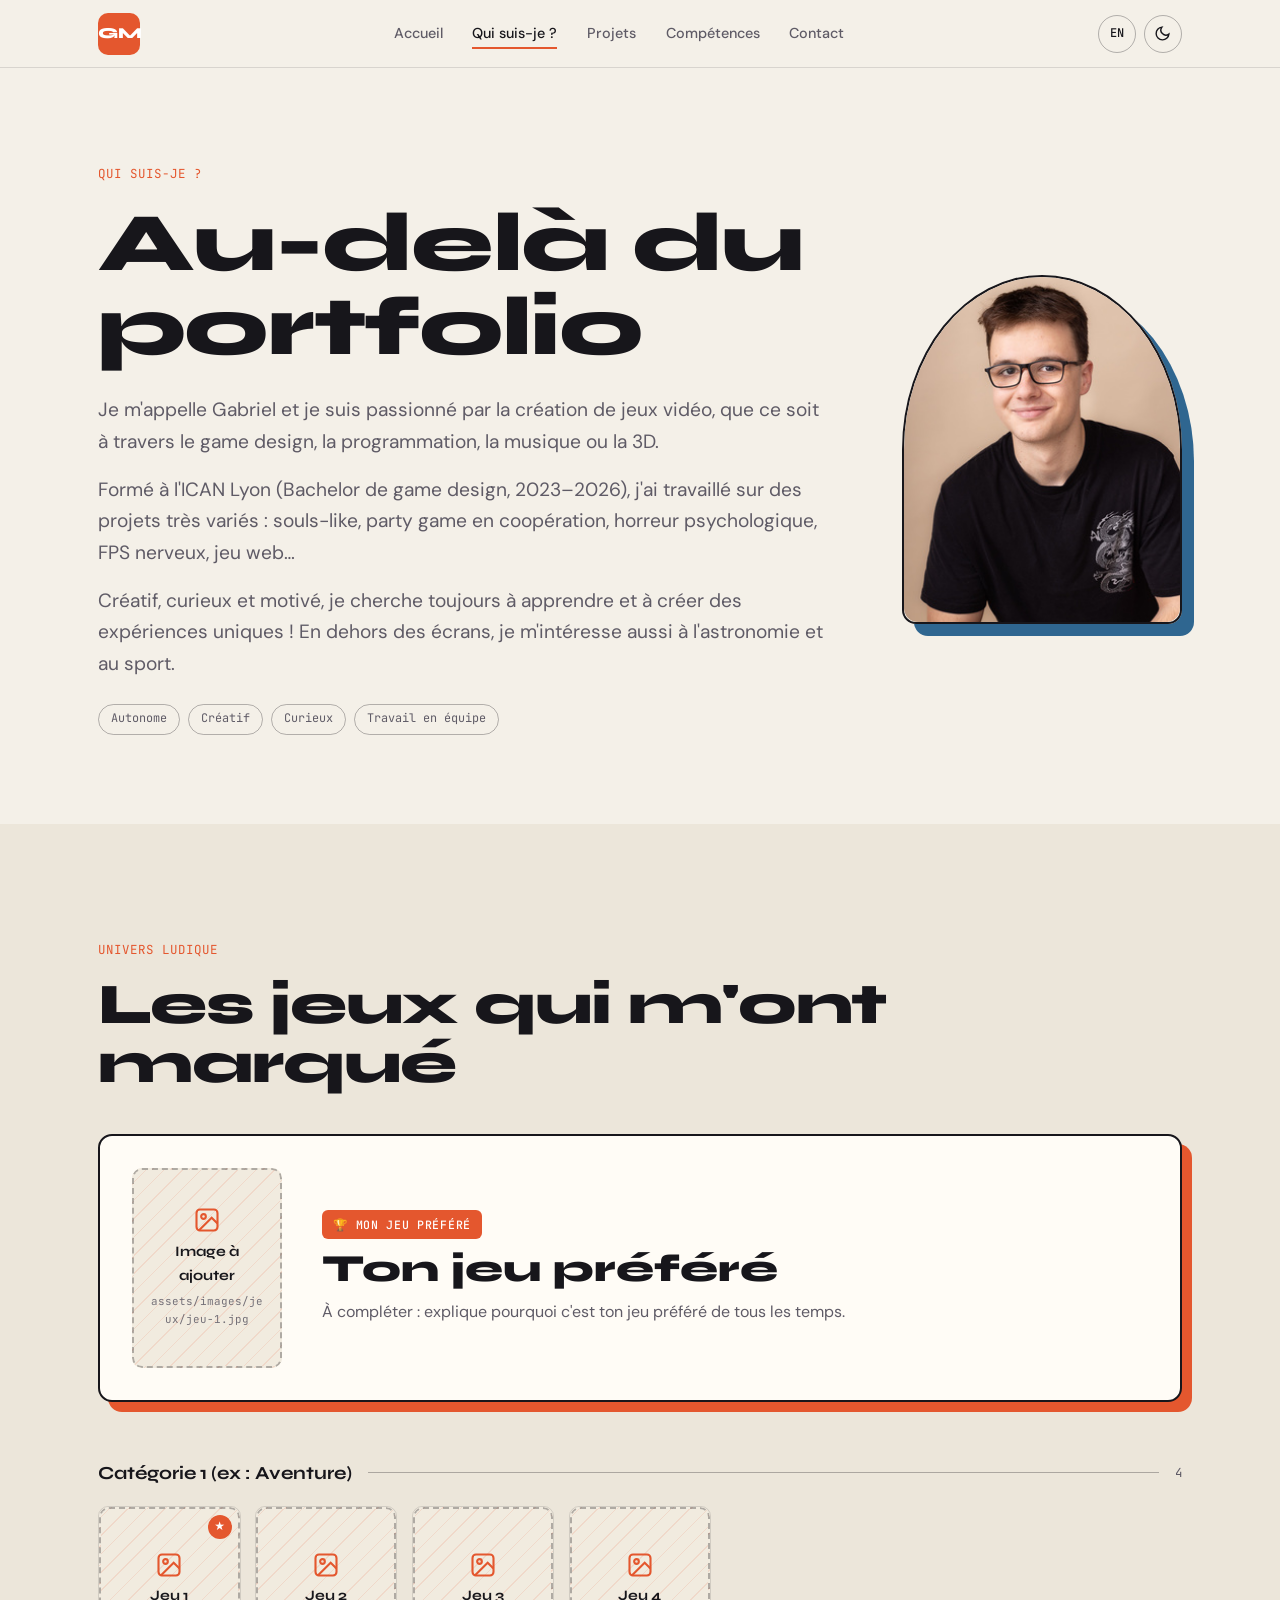
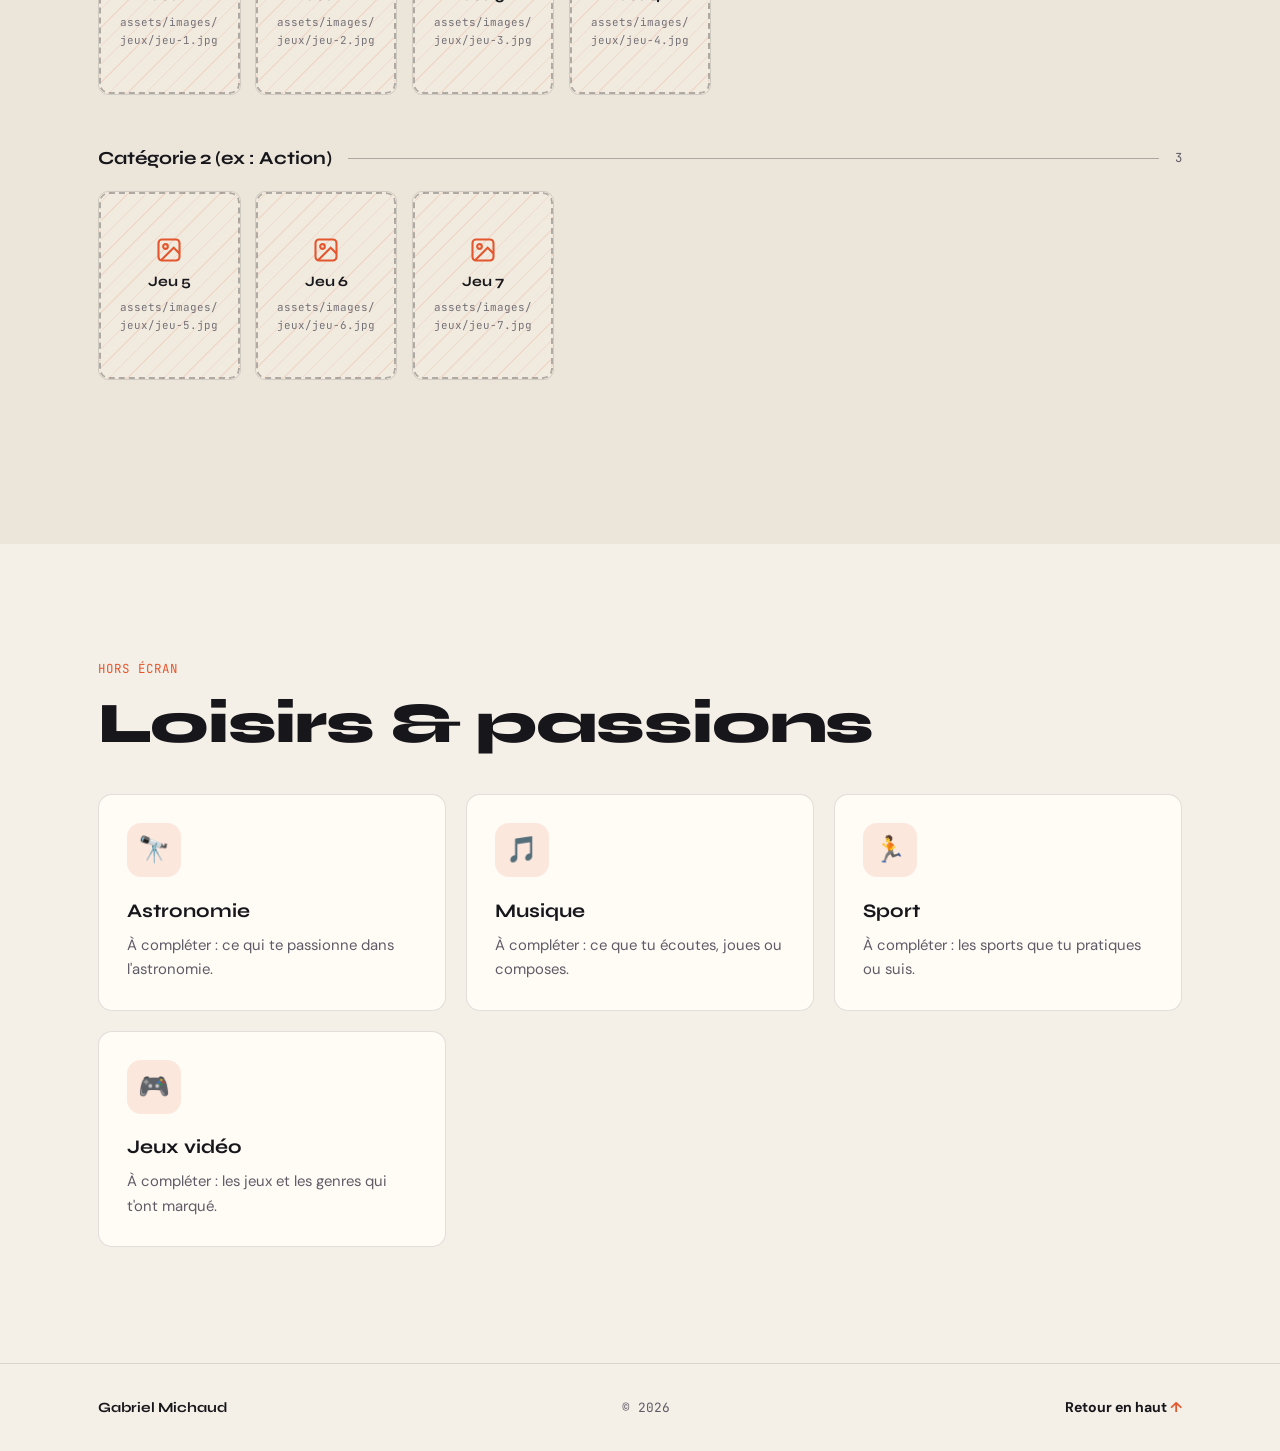
==== commit e2fcd5e3: "Qui suis-je, Crazy Market, logos sur fond sombre et contact - Page « Qui suis-je ? » : introduction " ====
--- a/about.html
+++ b/about.html
@@ -54,7 +54,7 @@
         <div class="whoami-text">
           <p class="eyebrow reveal" data-i18n="whoami.eyebrow">Qui suis-je ?</p>
           <h1 class="h1 reveal" data-i18n="whoami.title">Au-delà du portfolio</h1>
-          <p class="whoami-intro reveal" data-fill="aboutPage.intro"></p>
+          <div class="whoami-intro reveal" id="whoamiIntro"></div>
           <div class="tags qualities reveal" id="qualities"></div>
         </div>
         <div class="whoami-photo reveal" id="whoamiPhoto"></div>
--- a/css/style.css
+++ b/css/style.css
@@ -210,23 +210,39 @@
 .hero-name { font-family: var(--f-display); font-weight: 800; font-size: clamp(3.4rem, 10.5vw, 8.6rem); font-size: clamp(2.4rem, 14cqi, 8.6rem); line-height: 0.88; letter-spacing: -0.04em; margin-bottom: 1.75rem; }
 .hero-name span { display: block; }
 .hero-name .last { color: transparent; -webkit-text-stroke: 2px var(--text); }
-.hero-tagline { font-size: clamp(1.05rem, 2vw, 1.25rem); color: var(--muted); max-width: 34ch; margin-bottom: 2.25rem; }
-.hero-ctas { display: flex; flex-wrap: wrap; gap: 0.75rem; margin-bottom: 2.25rem; }
-.hero-meta { display: flex; flex-wrap: wrap; gap: 1.5rem; font-family: var(--f-mono); font-size: 0.8rem; color: var(--muted); }
+.hero-ctas { display: flex; flex-wrap: wrap; gap: 0.75rem; margin-bottom: 2rem; }
+.hero-meta { display: flex; flex-wrap: wrap; align-items: center; gap: 1rem; font-family: var(--f-mono); font-size: 0.8rem; color: var(--muted); }
 .hero-meta span:empty { display: none; }
-.hero-meta .pin::before { content: "◎ "; color: var(--accent); }
+.hero-location {
+  display: inline-flex; align-items: center; gap: 0.55rem;
+  font-family: var(--f-body); font-weight: 700; font-size: 1.1rem; color: var(--text);
+  padding: 0.55rem 1.1rem 0.55rem 0.9rem; border: 1px solid var(--line-strong); border-radius: 999px; background: var(--surface);
+}
+.hero-location svg { width: 20px; height: 20px; color: var(--accent); flex-shrink: 0; }
 .hero-meta .status::before { content: ""; display: inline-block; width: 8px; height: 8px; border-radius: 50%; background: var(--ok); margin-right: 0.5rem; vertical-align: 1px; }
 .hero-visual { position: relative; justify-self: end; width: min(100%, 380px); }
 .hero-frame { border: 2px solid var(--text); border-radius: var(--radius); overflow: hidden; box-shadow: 14px 14px 0 var(--accent); }
 .hero-frame .media { border-radius: calc(var(--radius) - 2px); }
+/* Bouton rond « Qui suis-je ? » : couleur d'accent, flèche, léger flottement et halo pour attirer l'œil */
 .hero-sticker {
-  position: absolute; left: -2.2rem; bottom: -2rem; z-index: 2;
-  width: 112px; height: 112px; border-radius: 50%; display: grid; place-items: center; text-align: center;
-  background: var(--text); color: var(--bg); padding: 0.75rem;
-  font-family: var(--f-display); font-weight: 700; font-size: 0.85rem; line-height: 1.15;
-  transform: rotate(-12deg); transition: transform 0.4s var(--ease);
-}
-.hero-sticker:hover { transform: rotate(0) scale(1.06); }
+  position: absolute; left: -2.4rem; bottom: -2.2rem; z-index: 2;
+  width: 132px; height: 132px; border-radius: 50%;
+  display: flex; flex-direction: column; align-items: center; justify-content: center; gap: 0.35rem; text-align: center;
+  background: var(--accent); color: var(--accent-ink); padding: 0.5rem;
+  border: 4px solid var(--bg); box-shadow: 0 14px 30px -10px rgba(0, 0, 0, 0.5);
+  font-family: var(--f-display); font-weight: 800; font-size: 0.95rem; line-height: 1.1; letter-spacing: -0.01em;
+  transform: rotate(-8deg); transition: transform 0.4s var(--ease);
+  animation: sticker-float 3s ease-in-out infinite;
+}
+.hero-sticker::before {
+  content: ""; position: absolute; inset: -10px; border-radius: 50%; pointer-events: none;
+  border: 2px solid var(--accent); animation: sticker-ring 2.4s ease-out infinite;
+}
+.hero-sticker svg { width: 22px; height: 22px; transition: transform 0.3s var(--ease); }
+.hero-sticker:hover { animation-play-state: paused; transform: rotate(0) scale(1.08); }
+.hero-sticker:hover svg { transform: translate(3px, -3px); }
+@keyframes sticker-float { 0%, 100% { translate: 0 0; } 50% { translate: 0 -6px; } }
+@keyframes sticker-ring { 0% { transform: scale(0.92); opacity: 0.7; } 100% { transform: scale(1.2); opacity: 0; } }
 
 /* BANDEAU DÉFILANT */
 .ticker { overflow: hidden; border-block: 2px solid var(--text); background: var(--accent); color: var(--accent-ink); padding: 0.9rem 0; }
@@ -242,6 +258,9 @@
 .about-title { font-size: clamp(1.8rem, 3.8vw, 2.9rem); }
 .about-body p { color: var(--muted); margin-bottom: 1.1rem; font-size: 1.05rem; }
 .about-body .tags { margin-top: 1.5rem; }
+.about-cta { margin-top: 1.75rem; }
+.about-cta svg { animation: nudge 1.6s ease-in-out infinite; }
+@keyframes nudge { 0%, 100% { transform: translateY(0); } 50% { transform: translateY(4px); } }
 .stats { display: grid; grid-template-columns: repeat(auto-fit, minmax(180px, 1fr)); margin-top: clamp(3rem, 6vw, 4.5rem); border-top: 2px solid var(--text); }
 .stat { padding: 1.5rem 1.5rem 0 0; }
 .stat + .stat { padding-left: 1.5rem; border-left: 1px solid var(--line); }
@@ -305,6 +324,8 @@
 .skill { display: flex; align-items: center; gap: 0.9rem; padding: 0.65rem 0; }
 .skill + .skill { border-top: 1px dashed var(--line); }
 .skill-icon { position: relative; width: 42px; height: 42px; flex-shrink: 0; border-radius: 10px; background: var(--surface-2); display: grid; place-items: center; overflow: hidden; }
+/* Logos noirs (mono) inversés en blanc en thème sombre pour rester visibles sur le fond sombre */
+:root[data-theme="dark"] .skill-icon.mono img { filter: invert(1); }
 .skill-icon img { width: 26px; height: 26px; object-fit: contain; }
 .skill-fallback { display: none; font-family: var(--f-display); font-weight: 800; font-size: 0.85rem; color: var(--accent); }
 .skill-icon.is-empty img { display: none; }
@@ -335,7 +356,6 @@
    CONTACT
    ========================================================================== */
 .contact-grid { display: grid; grid-template-columns: 1fr 1fr; gap: clamp(2.5rem, 6vw, 5rem); align-items: start; }
-.contact-grid.no-form { grid-template-columns: 1fr; max-width: 760px; }
 .contact-title { margin-bottom: 1.25rem; }
 .contact-text { color: var(--muted); margin-bottom: 2rem; max-width: 40ch; }
 .contact-email {
@@ -346,6 +366,7 @@
 .contact-email:hover { color: var(--accent); }
 .contact-list { display: flex; flex-direction: column; gap: 0.5rem; margin-bottom: 1.75rem; font-family: var(--f-mono); font-size: 0.85rem; color: var(--muted); }
 .contact-list a:hover { color: var(--text); }
+.contact-list:empty { display: none; }
 .socials { display: flex; flex-wrap: wrap; gap: 0.5rem; }
 .social { font-weight: 700; font-size: 0.85rem; padding: 0.5rem 1rem; border: 1px solid var(--line-strong); border-radius: 999px; transition: all 0.2s; }
 .social::after { content: " ↗"; color: var(--accent); }
@@ -443,6 +464,7 @@
 .whoami-grid { display: grid; grid-template-columns: 1fr auto; gap: clamp(2rem, 6vw, 5rem); align-items: center; }
 .whoami-text .h1 { margin-bottom: 1.5rem; }
 .whoami-intro { font-size: clamp(1.05rem, 1.9vw, 1.2rem); color: var(--muted); max-width: 58ch; }
+.whoami-intro p + p { margin-top: 1rem; }
 .qualities { margin-top: 1.5rem; }
 .qualities:empty { display: none; }
 .whoami-photo { width: clamp(180px, 22vw, 280px); border: 2px solid var(--text); border-radius: 50% 50% var(--radius) var(--radius); overflow: hidden; box-shadow: 12px 12px 0 var(--accent-2); }
@@ -513,7 +535,8 @@
 @media (max-width: 640px) {
   .hero { min-height: 0; }
   .hero-visual { width: 50%; }
-  .hero-sticker { width: 92px; height: 92px; font-size: 0.75rem; left: -1.6rem; }
+  .hero-sticker { width: 108px; height: 108px; font-size: 0.82rem; left: -1.6rem; bottom: -1.6rem; }
+  .hero-location { font-size: 1rem; }
   .hero-ctas .btn { flex: 1 1 100%; }
   .stat + .stat { padding-left: 0; border-left: 0; }
   .stats { grid-template-columns: 1fr 1fr; }
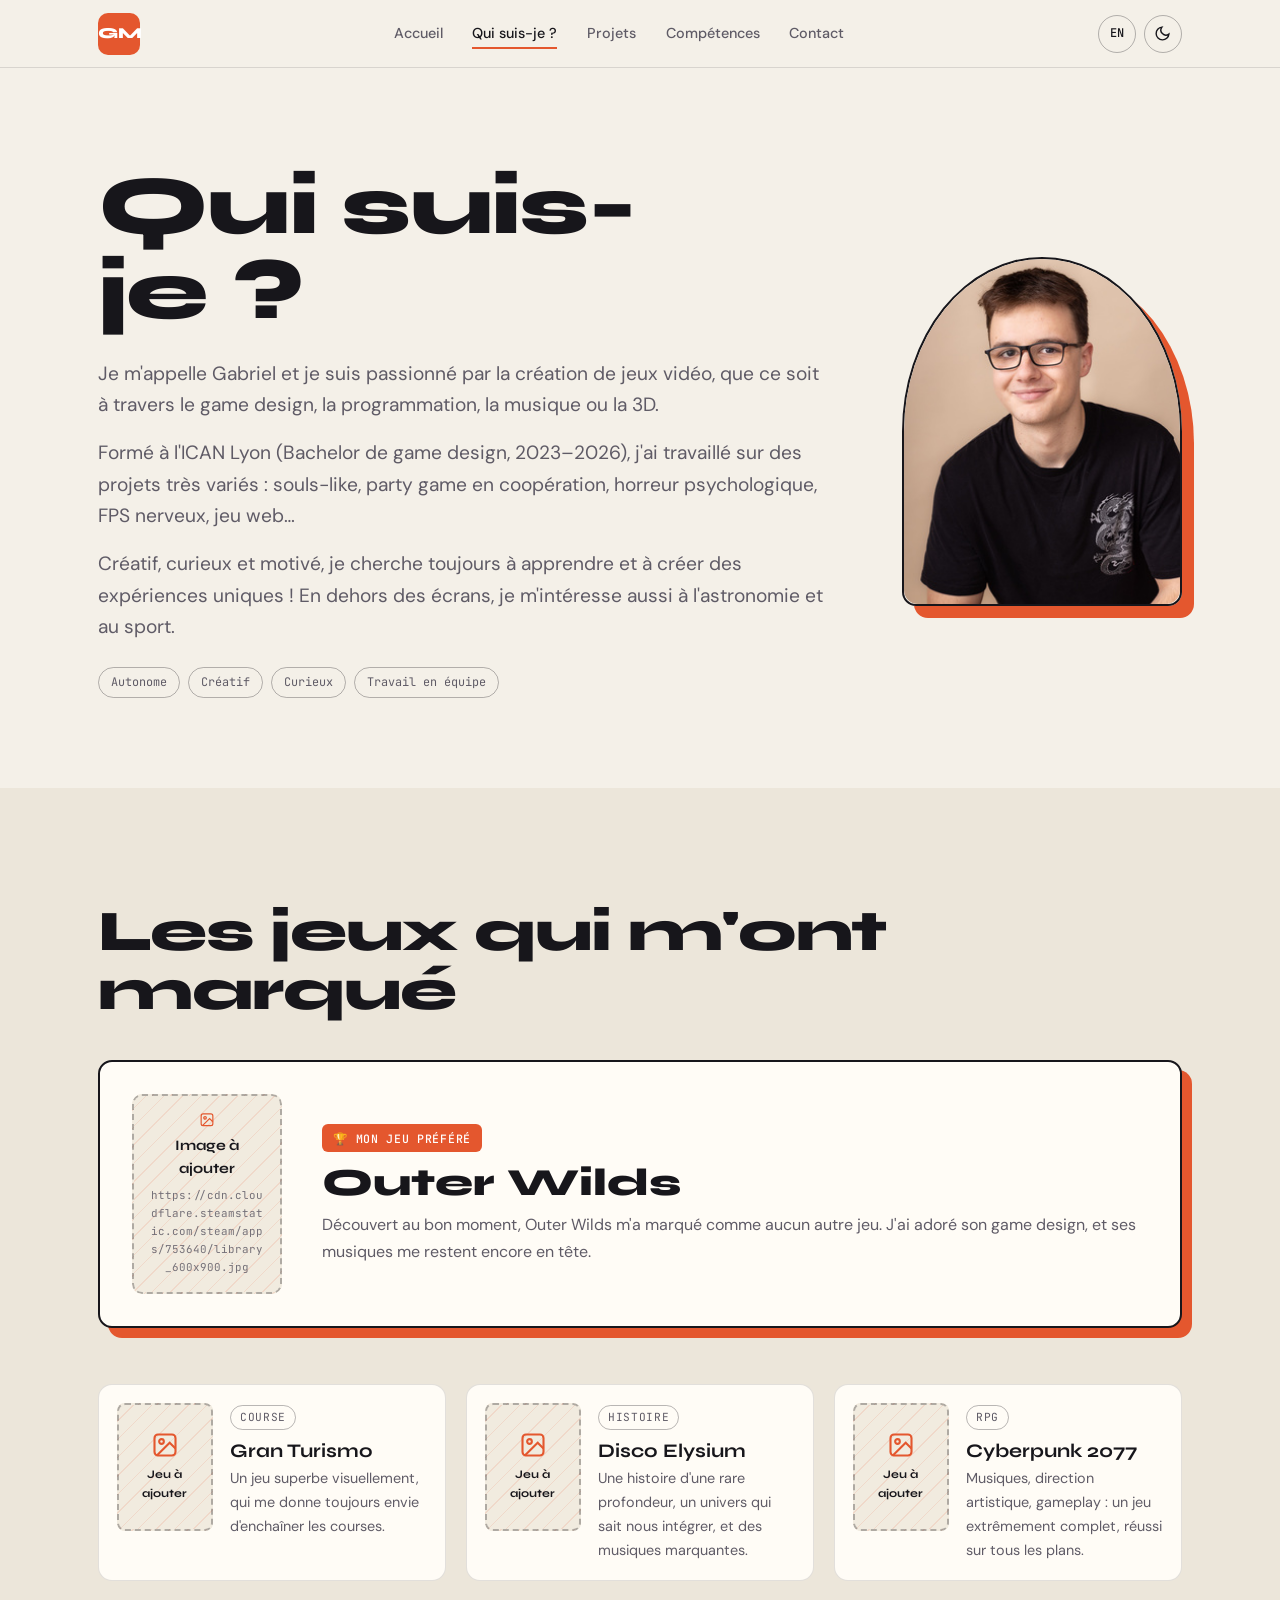
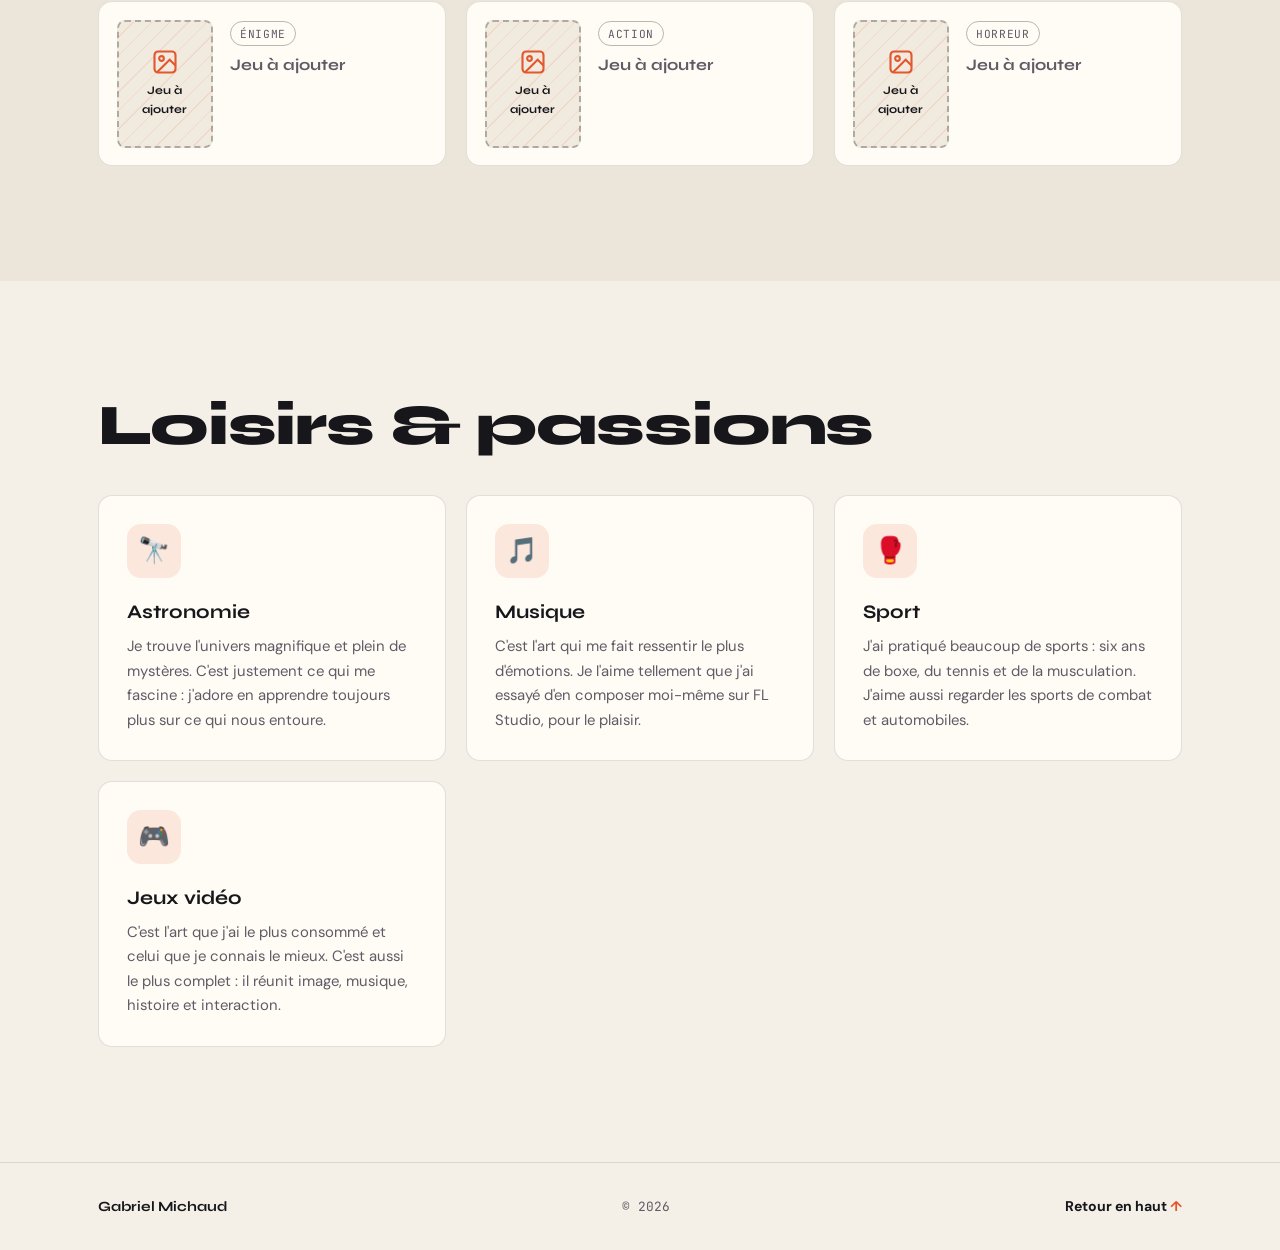
==== commit 87d18b28: "Qui suis-je : jeux préférés par genre, loisirs ; accents orange - Jeu préféré : Outer Wilds (jaquett" ====
--- a/about.html
+++ b/about.html
@@ -52,7 +52,6 @@
     <section class="page-hero">
       <div class="wrap whoami-grid">
         <div class="whoami-text">
-          <p class="eyebrow reveal" data-i18n="whoami.eyebrow">Qui suis-je ?</p>
           <h1 class="h1 reveal" data-i18n="whoami.title">Au-delà du portfolio</h1>
           <div class="whoami-intro reveal" id="whoamiIntro"></div>
           <div class="tags qualities reveal" id="qualities"></div>
@@ -64,17 +63,15 @@
     <!-- JEUX -->
     <section class="section section-alt" id="games">
       <div class="wrap">
-        <p class="eyebrow reveal" data-i18n="games.eyebrow">Univers ludique</p>
         <h2 class="h2 reveal" data-i18n="games.title">Les jeux qui m'ont marqué</h2>
         <div class="fav-banner reveal" id="favBanner"></div>
-        <div id="gameCategories"></div>
+        <div class="genre-grid" id="genreGrid"></div>
       </div>
     </section>
 
     <!-- LOISIRS -->
     <section class="section" id="hobbies">
       <div class="wrap">
-        <p class="eyebrow reveal" data-i18n="hobbies.eyebrow">Hors écran</p>
         <h2 class="h2 reveal" data-i18n="hobbies.title">Loisirs &amp; passions</h2>
         <div class="hobby-grid" id="hobbyGrid"></div>
       </div>
--- a/css/style.css
+++ b/css/style.css
@@ -372,7 +372,7 @@
 .social::after { content: " ↗"; color: var(--accent); }
 .social:hover { background: var(--text); color: var(--bg); border-color: var(--text); }
 
-.contact-form { background: var(--surface); border: 2px solid var(--text); border-radius: var(--radius); padding: clamp(1.25rem, 4vw, 2.25rem); display: flex; flex-direction: column; gap: 1.1rem; box-shadow: 10px 10px 0 var(--accent-2); }
+.contact-form { background: var(--surface); border: 2px solid var(--text); border-radius: var(--radius); padding: clamp(1.25rem, 4vw, 2.25rem); display: flex; flex-direction: column; gap: 1.1rem; box-shadow: 10px 10px 0 var(--accent); }
 .form-row { display: grid; grid-template-columns: 1fr 1fr; gap: 1.1rem; }
 .field { display: flex; flex-direction: column; gap: 0.4rem; }
 .field span { font-family: var(--f-mono); font-size: 0.74rem; text-transform: uppercase; letter-spacing: 0.06em; color: var(--muted); }
@@ -467,7 +467,7 @@
 .whoami-intro p + p { margin-top: 1rem; }
 .qualities { margin-top: 1.5rem; }
 .qualities:empty { display: none; }
-.whoami-photo { width: clamp(180px, 22vw, 280px); border: 2px solid var(--text); border-radius: 50% 50% var(--radius) var(--radius); overflow: hidden; box-shadow: 12px 12px 0 var(--accent-2); }
+.whoami-photo { width: clamp(180px, 22vw, 280px); border: 2px solid var(--text); border-radius: 50% 50% var(--radius) var(--radius); overflow: hidden; box-shadow: 12px 12px 0 var(--accent); }
 .whoami-photo .media { border-radius: inherit; }
 
 .fav-banner {
@@ -499,6 +499,26 @@
   width: 24px; height: 24px; border-radius: 50%; display: grid; place-items: center;
   background: var(--accent); color: var(--accent-ink); font-size: 0.75rem;
 }
+
+/* Jeu préféré par genre */
+.genre-grid { display: grid; grid-template-columns: repeat(auto-fill, minmax(min(100%, 320px), 1fr)); gap: 1.25rem; }
+.genre-card {
+  display: grid; grid-template-columns: 96px 1fr; gap: 1.1rem; align-items: start;
+  background: var(--surface); border: 1px solid var(--line); border-radius: var(--radius); padding: 1.1rem;
+  transition: transform 0.3s var(--ease), border-color 0.3s;
+}
+.genre-card:hover { transform: translateY(-4px); border-color: var(--accent); }
+.genre-card .media { border-radius: 8px; }
+.genre-card .media-ph { padding: 0.5rem; }
+.genre-card .media-ph strong { font-size: 0.72rem; }
+.genre-card .media-ph code { display: none; }
+.genre-label {
+  display: inline-block; font-family: var(--f-mono); font-size: 0.7rem; text-transform: uppercase; letter-spacing: 0.06em;
+  color: var(--muted); border: 1px solid var(--line-strong); padding: 0.15rem 0.55rem; border-radius: 999px;
+}
+.genre-card h3 { font-family: var(--f-display); font-weight: 700; font-size: 1.2rem; line-height: 1.2; margin: 0.55rem 0 0.35rem; }
+.genre-card p { color: var(--muted); font-size: 0.9rem; }
+.genre-card.is-empty h3 { color: var(--muted); font-size: 1rem; }
 
 .hobby-grid { display: grid; grid-template-columns: repeat(auto-fit, minmax(min(100%, 260px), 1fr)); gap: 1.25rem; margin-top: 2.5rem; }
 .hobby { background: var(--surface); border: 1px solid var(--line); border-radius: var(--radius); padding: 1.75rem; transition: transform 0.3s var(--ease), border-color 0.3s; }
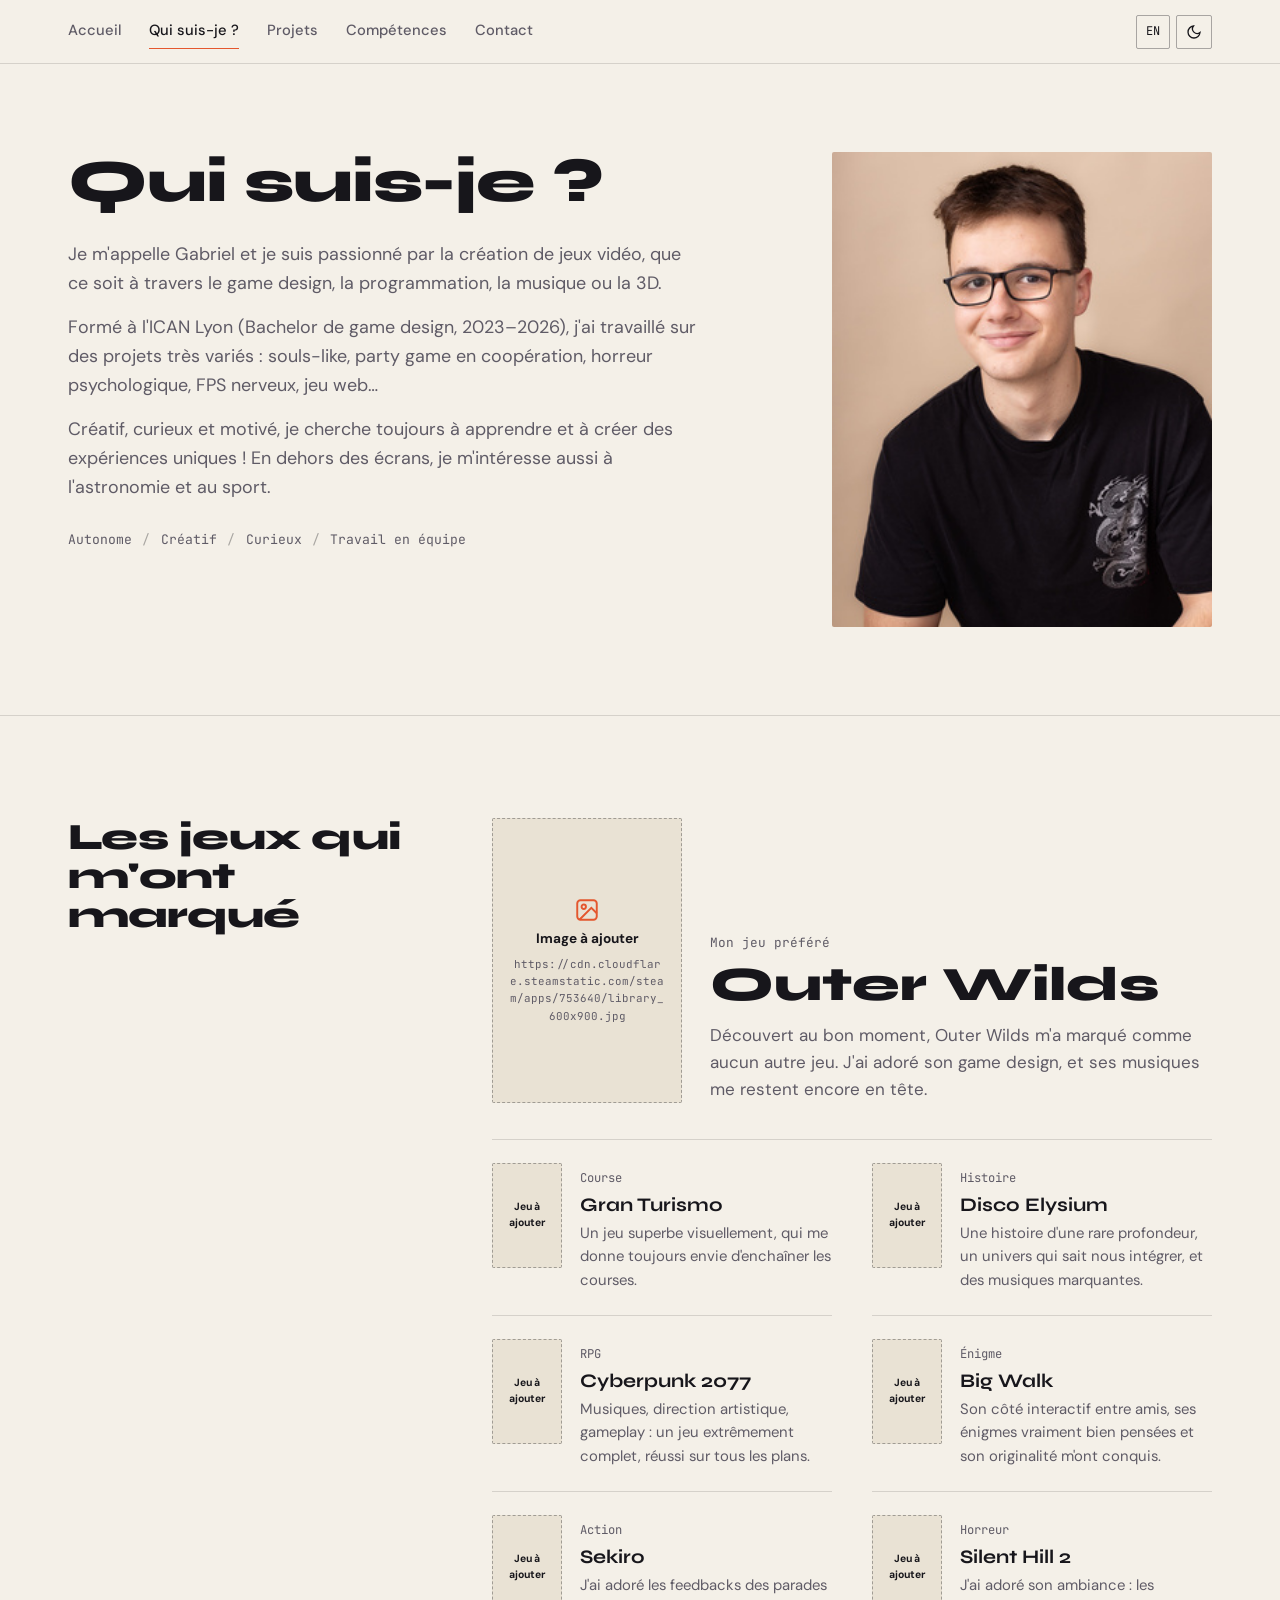
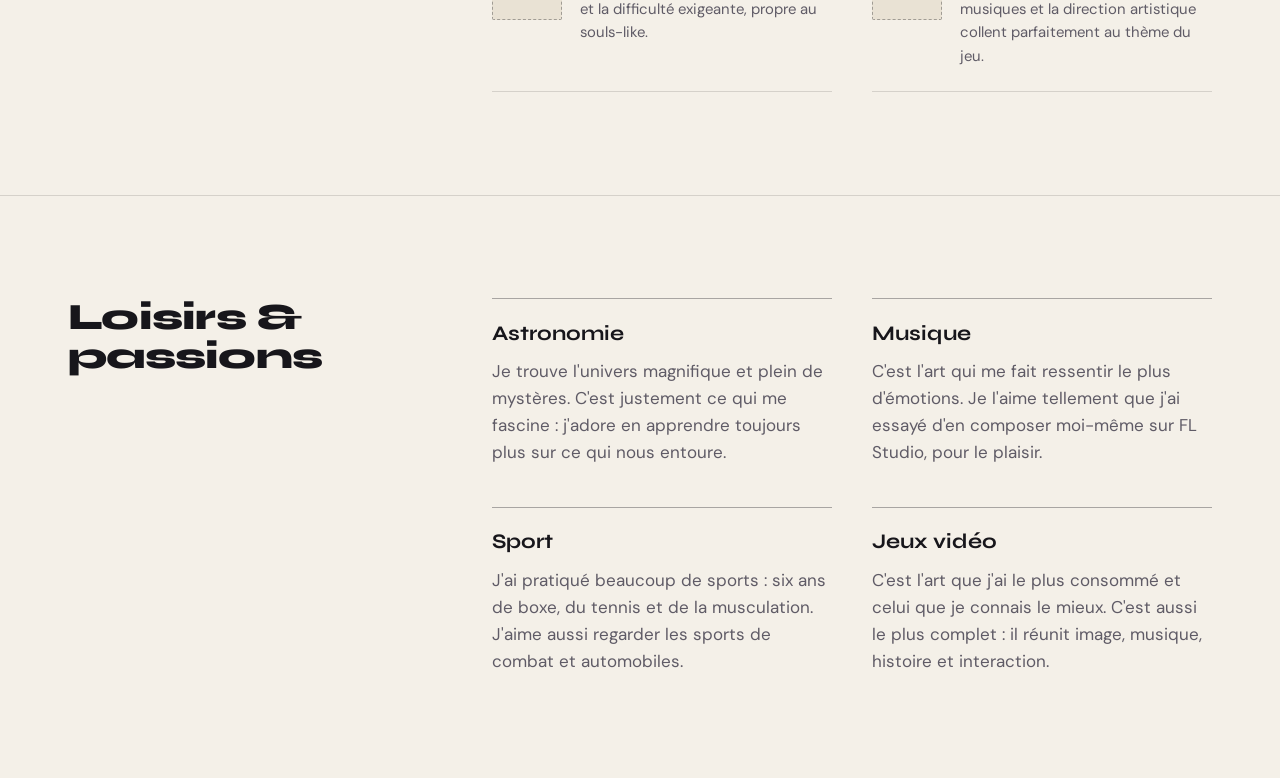
==== commit 9ebc5a51: "Refonte de la mise en page : style éditorial, moins générique - Suppression du bouton logo « GM », d" ====
--- a/about.html
+++ b/about.html
@@ -17,7 +17,6 @@
   <!-- NAVIGATION -->
   <header class="nav" id="nav">
     <div class="wrap nav-inner">
-      <a href="index.html" class="logo" data-fill="profile.initials">PN</a>
       <nav class="nav-links" aria-label="Navigation principale">
         <a href="index.html" data-i18n="nav.home">Accueil</a>
         <a href="about.html" class="active" data-i18n="nav.whoami">Qui suis-je ?</a>
@@ -52,26 +51,28 @@
     <section class="page-hero">
       <div class="wrap whoami-grid">
         <div class="whoami-text">
-          <h1 class="h1 reveal" data-i18n="whoami.title">Au-delà du portfolio</h1>
-          <div class="whoami-intro reveal" id="whoamiIntro"></div>
-          <div class="tags qualities reveal" id="qualities"></div>
+          <h1 class="h1" data-i18n="whoami.title">Qui suis-je ?</h1>
+          <div class="whoami-intro" id="whoamiIntro"></div>
+          <p class="words" id="qualities"></p>
         </div>
-        <div class="whoami-photo reveal" id="whoamiPhoto"></div>
+        <div class="whoami-photo" id="whoamiPhoto"></div>
       </div>
     </section>
 
     <!-- JEUX -->
-    <section class="section section-alt" id="games">
-      <div class="wrap">
+    <section class="section" id="games">
+      <div class="wrap split">
         <h2 class="h2 reveal" data-i18n="games.title">Les jeux qui m'ont marqué</h2>
-        <div class="fav-banner reveal" id="favBanner"></div>
-        <div class="genre-grid" id="genreGrid"></div>
+        <div>
+          <div class="fav reveal" id="favBanner"></div>
+          <div class="genre-list" id="genreGrid"></div>
+        </div>
       </div>
     </section>
 
     <!-- LOISIRS -->
     <section class="section" id="hobbies">
-      <div class="wrap">
+      <div class="wrap split">
         <h2 class="h2 reveal" data-i18n="hobbies.title">Loisirs &amp; passions</h2>
         <div class="hobby-grid" id="hobbyGrid"></div>
       </div>
@@ -79,14 +80,6 @@
 
   </main>
 
-  <footer class="footer">
-    <div class="wrap footer-inner">
-      <span class="footer-name" id="footerName"></span>
-      <span class="footer-copy">© <span id="footerYear"></span></span>
-      <a href="#top" class="footer-top" data-i18n="footer.top">Retour en haut</a>
-    </div>
-  </footer>
-
   <script src="js/content.js"></script>
   <script src="js/main.js"></script>
 </body>
--- a/css/style.css
+++ b/css/style.css
@@ -5,41 +5,34 @@
   --bg: #F4F0E8;
   --bg-alt: #ECE6DA;
   --surface: #FFFCF6;
-  --surface-2: #F1EBDF;
+  --surface-2: #E9E2D4;
   --text: #17161B;
   --muted: #5F5B66;
-  --line: rgba(23, 22, 27, 0.12);
-  --line-strong: rgba(23, 22, 27, 0.3);
+  --line: rgba(23, 22, 27, 0.14);
+  --line-strong: rgba(23, 22, 27, 0.34);
   --accent: #E4572E;
   --accent-ink: #FFFFFF;
-  --accent-soft: rgba(228, 87, 46, 0.12);
-  --accent-2: #2F6690;
   --ok: #2E9E5B;
-  --shadow: 0 24px 60px -28px rgba(23, 22, 27, 0.45);
 
   --f-display: "Syne", "Trebuchet MS", system-ui, sans-serif;
   --f-body: "DM Sans", system-ui, -apple-system, "Segoe UI", sans-serif;
   --f-mono: "JetBrains Mono", ui-monospace, Consolas, monospace;
 
-  --nav-h: 68px;
-  --radius: 14px;
+  --nav-h: 64px;
   --ease: cubic-bezier(0.22, 1, 0.36, 1);
 }
 
 :root[data-theme="dark"] {
   --bg: #101217;
   --bg-alt: #15181F;
-  --surface: #1A1D25;
-  --surface-2: #222631;
+  --surface: #181B22;
+  --surface-2: #22262F;
   --text: #EFEBE2;
   --muted: #9D9AA6;
-  --line: rgba(239, 235, 226, 0.1);
-  --line-strong: rgba(239, 235, 226, 0.28);
+  --line: rgba(239, 235, 226, 0.12);
+  --line-strong: rgba(239, 235, 226, 0.3);
   --accent: #FF6A3D;
   --accent-ink: #14110F;
-  --accent-soft: rgba(255, 106, 61, 0.14);
-  --accent-2: #7FB2E5;
-  --shadow: 0 24px 60px -24px rgba(0, 0, 0, 0.8);
 }
 
 /* ==========================================================================
@@ -48,13 +41,9 @@
 *, *::before, *::after { box-sizing: border-box; margin: 0; padding: 0; }
 html { scroll-behavior: smooth; scroll-padding-top: var(--nav-h); }
 body {
-  background: var(--bg);
-  color: var(--text);
-  font-family: var(--f-body);
-  font-size: 16px;
-  line-height: 1.65;
-  overflow-x: hidden;
-  transition: background 0.3s, color 0.3s;
+  background: var(--bg); color: var(--text);
+  font-family: var(--f-body); font-size: 17px; line-height: 1.6;
+  -webkit-font-smoothing: antialiased; overflow-x: hidden;
 }
 body.no-scroll { overflow: hidden; }
 img { max-width: 100%; display: block; }
@@ -63,480 +52,310 @@
 ul, ol { list-style: none; }
 [hidden] { display: none !important; }
 ::selection { background: var(--accent); color: var(--accent-ink); }
-:focus-visible { outline: 2px solid var(--accent); outline-offset: 3px; border-radius: 4px; }
-
-.wrap { width: 100%; max-width: 1180px; margin: 0 auto; padding: 0 clamp(1.25rem, 5vw, 3rem); }
-.section { padding: clamp(4.5rem, 9vw, 8rem) 0; }
-.section-alt { background: var(--bg-alt); }
-
-.eyebrow {
-  font-family: var(--f-mono);
-  font-size: 0.78rem;
-  letter-spacing: 0.08em;
-  text-transform: uppercase;
-  color: var(--accent);
-  margin-bottom: 1rem;
-}
-.h1, .h2 { font-family: var(--f-display); font-weight: 800; line-height: 1.02; letter-spacing: -0.02em; }
-.h1 { font-size: clamp(2.6rem, 7vw, 5.2rem); }
-.h2 { font-size: clamp(2rem, 5vw, 3.6rem); }
-
-/* ==========================================================================
-   BOUTONS & PETITS ÉLÉMENTS
-   ========================================================================== */
+:focus-visible { outline: 2px solid var(--accent); outline-offset: 3px; }
+
+.wrap { width: 100%; max-width: 1240px; margin: 0 auto; padding: 0 clamp(1.25rem, 4vw, 3rem); }
+.section { padding: clamp(4rem, 8vw, 7rem) 0; border-top: 1px solid var(--line); }
+
+.h1, .h2 { font-family: var(--f-display); font-weight: 800; line-height: 1; letter-spacing: -0.02em; }
+.h1 { font-size: clamp(2.8rem, 7vw, 5.2rem); }
+.h2 { font-size: clamp(2rem, 4.2vw, 3.2rem); }
+
+/* Titre dans une colonne à gauche, contenu à droite */
+.split { display: grid; grid-template-columns: minmax(0, 4fr) minmax(0, 8fr); gap: clamp(2rem, 5vw, 4.5rem); align-items: start; }
+.split > .h2 { position: sticky; top: calc(var(--nav-h) + 1.5rem); font-size: clamp(1.7rem, 2.9vw, 2.6rem); line-height: 1.05; }
+
+/* Liste de mots séparés par des barres obliques (à la place des pastilles) */
+.words { display: flex; flex-wrap: wrap; font-family: var(--f-mono); font-size: 0.82rem; color: var(--muted); }
+.words span + span::before { content: "/"; margin: 0 0.65rem; color: var(--line-strong); }
+.words:empty { display: none; }
+
+.link {
+  display: inline-flex; align-items: center; gap: 0.45rem;
+  font-weight: 700; border-bottom: 1.5px solid currentColor; padding-bottom: 1px;
+  transition: color 0.2s, border-color 0.2s;
+}
+.link:hover { color: var(--accent); }
+.link svg { width: 16px; height: 16px; }
+
 .btn {
   display: inline-flex; align-items: center; justify-content: center; gap: 0.55rem;
-  font-family: var(--f-body); font-weight: 700; font-size: 0.92rem;
-  padding: 0.85rem 1.5rem; border-radius: 999px;
-  border: 2px solid transparent; cursor: pointer;
-  transition: transform 0.25s var(--ease), background 0.25s, color 0.25s, border-color 0.25s, box-shadow 0.25s;
-}
+  font-weight: 700; font-size: 0.95rem; padding: 0.85rem 1.35rem; cursor: pointer;
+  background: transparent; border: 1.5px solid var(--text); border-radius: 2px;
+  transition: background 0.2s, color 0.2s, border-color 0.2s;
+}
+.btn:hover { background: var(--text); color: var(--bg); }
+.btn-accent { background: var(--accent); border-color: var(--accent); color: var(--accent-ink); }
+.btn-accent:hover { background: var(--text); border-color: var(--text); color: var(--bg); }
 .btn svg { width: 17px; height: 17px; }
-.btn-accent { background: var(--accent); color: var(--accent-ink); }
-.btn-accent:hover { transform: translateY(-2px); box-shadow: 0 10px 24px -8px var(--accent); }
-.btn-outline { border-color: var(--text); }
-.btn-outline:hover { background: var(--text); color: var(--bg); }
-.btn-ghost { color: var(--muted); }
-.btn-ghost:hover { color: var(--text); }
-.btn-block { width: 100%; }
-.btn:disabled { opacity: 0.6; cursor: wait; transform: none; }
-
-.tags { display: flex; flex-wrap: wrap; gap: 0.5rem; }
-.tag {
-  font-family: var(--f-mono); font-size: 0.74rem;
-  padding: 0.3rem 0.75rem; border-radius: 999px;
-  border: 1px solid var(--line-strong); color: var(--muted);
-}
-.badge {
-  display: inline-block; font-family: var(--f-mono); font-size: 0.72rem; font-weight: 500;
-  text-transform: uppercase; letter-spacing: 0.06em;
-  background: var(--accent); color: var(--accent-ink);
-  padding: 0.3rem 0.7rem; border-radius: 6px;
-}
+.btn:disabled { opacity: 0.6; cursor: wait; }
 
 /* ==========================================================================
    IMAGES À AJOUTER (cadres en pointillés)
    ========================================================================== */
-.media { position: relative; overflow: hidden; background: var(--surface-2); width: 100%; }
+.media { position: relative; overflow: hidden; background: var(--surface-2); width: 100%; border-radius: 2px; }
 .media img { width: 100%; height: 100%; object-fit: cover; }
 .media-ph { display: none; }
 .media.is-empty img { display: none; }
 .media.is-empty .media-ph {
-  position: absolute; inset: 0;
-  display: flex; flex-direction: column; align-items: center; justify-content: center; gap: 0.35rem;
-  padding: 1rem; text-align: center; color: var(--muted);
-  border: 2px dashed var(--line-strong); border-radius: inherit;
-  background: repeating-linear-gradient(-45deg, transparent 0 12px, var(--accent-soft) 12px 13px), var(--surface-2);
-}
-.media-ph svg { width: 28px; height: 28px; color: var(--accent); }
-.media-ph strong { font-family: var(--f-display); font-size: 0.9rem; color: var(--text); }
-.media-ph code { font-family: var(--f-mono); font-size: 0.68rem; word-break: break-all; opacity: 0.85; }
+  position: absolute; inset: 0; display: flex; flex-direction: column; align-items: center; justify-content: center; gap: 0.35rem;
+  padding: 1rem; text-align: center; color: var(--muted); border: 1.5px dashed var(--line-strong);
+}
+.media-ph svg { width: 26px; height: 26px; color: var(--accent); }
+.media-ph strong { font-size: 0.85rem; color: var(--text); }
+.media-ph code { font-family: var(--f-mono); font-size: 0.68rem; word-break: break-all; }
 
 /* ==========================================================================
    NAVIGATION
    ========================================================================== */
-.nav {
-  position: fixed; inset: 0 0 auto 0; height: var(--nav-h); z-index: 100;
-  transition: background 0.3s, border-color 0.3s;
-  border-bottom: 1px solid transparent;
-}
-.nav.scrolled, .page-whoami .nav {
-  background: color-mix(in srgb, var(--bg) 85%, transparent);
-  backdrop-filter: blur(14px); -webkit-backdrop-filter: blur(14px);
-  border-bottom-color: var(--line);
-}
-.nav-inner { height: 100%; display: flex; align-items: center; justify-content: space-between; gap: 1.5rem; }
-.logo {
-  display: grid; place-items: center; width: 42px; height: 42px;
-  background: var(--accent); color: var(--accent-ink);
-  font-family: var(--f-display); font-weight: 800; font-size: 0.95rem; letter-spacing: 0.02em;
-  border-radius: 10px; transition: transform 0.3s var(--ease);
-}
-.logo:hover { transform: rotate(-6deg) scale(1.05); }
-.nav-links { display: flex; gap: 0.25rem; }
-.nav-links a {
-  position: relative; font-size: 0.9rem; font-weight: 500; color: var(--muted);
-  padding: 0.45rem 0.8rem; transition: color 0.2s;
-}
-.nav-links a::after {
-  content: ""; position: absolute; left: 0.8rem; right: 0.8rem; bottom: 0.2rem; height: 2px;
-  background: var(--accent); transform: scaleX(0); transform-origin: left; transition: transform 0.3s var(--ease);
-}
-.nav-links a:hover, .nav-links a.active { color: var(--text); }
-.nav-links a:hover::after, .nav-links a.active::after { transform: scaleX(1); }
-.nav-tools { display: flex; align-items: center; gap: 0.5rem; }
+.nav { position: fixed; inset: 0 0 auto 0; height: var(--nav-h); z-index: 100; border-bottom: 1px solid transparent; transition: background 0.3s, border-color 0.3s; }
+.nav.scrolled, .page-whoami .nav { background: var(--bg); border-bottom-color: var(--line); }
+.nav-inner { height: 100%; display: flex; align-items: center; gap: 1.5rem; }
+.nav-links { display: flex; gap: 1.75rem; }
+.nav-links a { font-size: 0.92rem; font-weight: 500; color: var(--muted); padding: 0.3rem 0; border-bottom: 1.5px solid transparent; transition: color 0.2s, border-color 0.2s; }
+.nav-links a:hover, .nav-links a.active { color: var(--text); border-bottom-color: var(--accent); }
+.nav-tools { display: flex; align-items: center; gap: 0.4rem; margin-left: auto; }
 .icon-btn {
-  height: 38px; min-width: 38px; padding: 0 0.6rem; border-radius: 999px;
-  display: grid; place-items: center; cursor: pointer;
-  background: transparent; border: 1px solid var(--line-strong);
-  font-family: var(--f-mono); font-size: 0.75rem; font-weight: 500;
-  transition: background 0.2s, border-color 0.2s;
-}
-.icon-btn:hover { background: var(--surface); border-color: var(--text); }
-.icon-btn svg { width: 17px; height: 17px; }
+  height: 34px; min-width: 34px; padding: 0 0.55rem; display: grid; place-items: center; cursor: pointer;
+  background: none; border: 1px solid var(--line-strong); border-radius: 2px;
+  font-family: var(--f-mono); font-size: 0.75rem; transition: border-color 0.2s;
+}
+.icon-btn:hover { border-color: var(--text); }
+.icon-btn svg { width: 16px; height: 16px; }
 .theme-btn .i-sun { display: none; }
 :root[data-theme="dark"] .theme-btn .i-sun { display: block; }
 :root[data-theme="dark"] .theme-btn .i-moon { display: none; }
-.burger { display: none; width: 38px; height: 38px; background: none; border: 0; cursor: pointer; position: relative; }
-.burger span { position: absolute; left: 9px; right: 9px; height: 2px; background: var(--text); border-radius: 2px; transition: transform 0.3s var(--ease); }
-.burger span:first-child { top: 15px; }
-.burger span:last-child { top: 22px; }
+.burger { display: none; width: 34px; height: 34px; background: none; border: 0; cursor: pointer; position: relative; }
+.burger span { position: absolute; left: 7px; right: 7px; height: 2px; background: var(--text); transition: transform 0.3s var(--ease); }
+.burger span:first-child { top: 13px; }
+.burger span:last-child { top: 20px; }
 .burger[aria-expanded="true"] span:first-child { transform: translateY(3.5px) rotate(45deg); }
 .burger[aria-expanded="true"] span:last-child { transform: translateY(-3.5px) rotate(-45deg); }
 .mobile-menu {
   position: fixed; top: var(--nav-h); left: 0; right: 0; z-index: 99;
-  display: flex; flex-direction: column; padding: 1rem clamp(1.25rem, 5vw, 3rem) 1.5rem;
+  display: flex; flex-direction: column; padding: 0.5rem clamp(1.25rem, 4vw, 3rem) 1.5rem;
   background: var(--bg); border-bottom: 1px solid var(--line);
   transform: translateY(-120%); transition: transform 0.35s var(--ease); visibility: hidden;
 }
 .mobile-menu.open { transform: none; visibility: visible; }
-.mobile-menu a { font-family: var(--f-display); font-weight: 700; font-size: 1.4rem; padding: 0.55rem 0; border-bottom: 1px solid var(--line); }
+.mobile-menu a { font-family: var(--f-display); font-weight: 700; font-size: 1.35rem; padding: 0.6rem 0; border-bottom: 1px solid var(--line); }
 @media (min-width: 961px) { .mobile-menu { display: none; } }
 
 /* ==========================================================================
-   HERO
-   ========================================================================== */
-.hero { min-height: 100svh; display: flex; align-items: center; padding: calc(var(--nav-h) + 2.5rem) 0 4rem; position: relative; }
-.hero::before {
-  content: ""; position: absolute; inset: 0; pointer-events: none; opacity: 0.5;
-  background-image: radial-gradient(var(--line-strong) 1px, transparent 1px);
-  background-size: 26px 26px;
-  mask-image: radial-gradient(ellipse 70% 60% at 70% 40%, #000 20%, transparent 75%);
-  -webkit-mask-image: radial-gradient(ellipse 70% 60% at 70% 40%, #000 20%, transparent 75%);
-}
-.hero-grid { display: grid; grid-template-columns: minmax(0, 1.3fr) minmax(240px, 0.9fr); gap: clamp(2rem, 5vw, 4.5rem); align-items: center; position: relative; }
+   HAUT DE PAGE
+   ========================================================================== */
+.hero { padding: calc(var(--nav-h) + clamp(3rem, 8vw, 6rem)) 0 clamp(3.5rem, 7vw, 5.5rem); }
+.hero-grid { display: grid; grid-template-columns: minmax(0, 7fr) minmax(0, 5fr); gap: clamp(2rem, 5vw, 4.5rem); align-items: end; }
 .hero-text { container-type: inline-size; }
-/* La taille du nom suit la largeur de sa colonne (cqi) pour ne jamais passer sous la photo */
-.hero-name { font-family: var(--f-display); font-weight: 800; font-size: clamp(3.4rem, 10.5vw, 8.6rem); font-size: clamp(2.4rem, 14cqi, 8.6rem); line-height: 0.88; letter-spacing: -0.04em; margin-bottom: 1.75rem; }
+/* La taille du nom suit la largeur de sa colonne pour ne jamais déborder */
+.hero-name { font-family: var(--f-display); font-weight: 800; font-size: clamp(3.4rem, 10.5vw, 8.6rem); font-size: clamp(2.4rem, 14cqi, 8.6rem); line-height: 0.9; letter-spacing: -0.04em; margin-bottom: 1.75rem; }
 .hero-name span { display: block; }
-.hero-name .last { color: transparent; -webkit-text-stroke: 2px var(--text); }
-.hero-ctas { display: flex; flex-wrap: wrap; gap: 0.75rem; margin-bottom: 2rem; }
-.hero-meta { display: flex; flex-wrap: wrap; align-items: center; gap: 1rem; font-family: var(--f-mono); font-size: 0.8rem; color: var(--muted); }
-.hero-meta span:empty { display: none; }
-.hero-location {
-  display: inline-flex; align-items: center; gap: 0.55rem;
-  font-family: var(--f-body); font-weight: 700; font-size: 1.1rem; color: var(--text);
-  padding: 0.55rem 1.1rem 0.55rem 0.9rem; border: 1px solid var(--line-strong); border-radius: 999px; background: var(--surface);
-}
+.hero-location { display: flex; align-items: center; gap: 0.5rem; font-size: 1.15rem; font-weight: 600; margin-bottom: 2.25rem; }
 .hero-location svg { width: 20px; height: 20px; color: var(--accent); flex-shrink: 0; }
-.hero-meta .status::before { content: ""; display: inline-block; width: 8px; height: 8px; border-radius: 50%; background: var(--ok); margin-right: 0.5rem; vertical-align: 1px; }
-.hero-visual { position: relative; justify-self: end; width: min(100%, 380px); }
-.hero-frame { border: 2px solid var(--text); border-radius: var(--radius); overflow: hidden; box-shadow: 14px 14px 0 var(--accent); }
-.hero-frame .media { border-radius: calc(var(--radius) - 2px); }
-/* Bouton rond « Qui suis-je ? » : couleur d'accent, flèche, léger flottement et halo pour attirer l'œil */
-.hero-sticker {
-  position: absolute; left: -2.4rem; bottom: -2.2rem; z-index: 2;
-  width: 132px; height: 132px; border-radius: 50%;
-  display: flex; flex-direction: column; align-items: center; justify-content: center; gap: 0.35rem; text-align: center;
-  background: var(--accent); color: var(--accent-ink); padding: 0.5rem;
-  border: 4px solid var(--bg); box-shadow: 0 14px 30px -10px rgba(0, 0, 0, 0.5);
-  font-family: var(--f-display); font-weight: 800; font-size: 0.95rem; line-height: 1.1; letter-spacing: -0.01em;
-  transform: rotate(-8deg); transition: transform 0.4s var(--ease);
-  animation: sticker-float 3s ease-in-out infinite;
-}
-.hero-sticker::before {
-  content: ""; position: absolute; inset: -10px; border-radius: 50%; pointer-events: none;
-  border: 2px solid var(--accent); animation: sticker-ring 2.4s ease-out infinite;
-}
-.hero-sticker svg { width: 22px; height: 22px; transition: transform 0.3s var(--ease); }
-.hero-sticker:hover { animation-play-state: paused; transform: rotate(0) scale(1.08); }
-.hero-sticker:hover svg { transform: translate(3px, -3px); }
-@keyframes sticker-float { 0%, 100% { translate: 0 0; } 50% { translate: 0 -6px; } }
-@keyframes sticker-ring { 0% { transform: scale(0.92); opacity: 0.7; } 100% { transform: scale(1.2); opacity: 0; } }
-
-/* BANDEAU DÉFILANT */
-.ticker { overflow: hidden; border-block: 2px solid var(--text); background: var(--accent); color: var(--accent-ink); padding: 0.9rem 0; }
-.ticker-track { display: flex; width: max-content; animation: ticker 40s linear infinite; }
-.ticker-track span { font-family: var(--f-display); font-weight: 700; font-size: 1.15rem; text-transform: uppercase; white-space: nowrap; padding-right: 1.25rem; }
-.ticker-track span::after { content: "✦"; padding-left: 1.25rem; }
-@keyframes ticker { to { transform: translateX(-50%); } }
+.hero-ctas { display: flex; flex-wrap: wrap; align-items: center; gap: 0.9rem 1.75rem; }
+.hero-visual { justify-self: end; width: min(100%, 400px); }
+.hero-whoami {
+  display: flex; align-items: center; justify-content: space-between; gap: 1rem;
+  margin-top: 0.75rem; padding: 0.95rem 1.15rem; border-radius: 2px;
+  background: var(--accent); color: var(--accent-ink);
+  font-family: var(--f-display); font-weight: 700; font-size: 1.1rem;
+  transition: background 0.2s, color 0.2s;
+}
+.hero-whoami svg { width: 22px; height: 22px; transition: transform 0.25s var(--ease); }
+.hero-whoami:hover { background: var(--text); color: var(--bg); }
+.hero-whoami:hover svg { transform: translate(3px, -3px); }
 
 /* ==========================================================================
    À PROPOS
    ========================================================================== */
-.about-grid { display: grid; grid-template-columns: 1.1fr 1fr; gap: clamp(2rem, 6vw, 5rem); align-items: start; }
-.about-title { font-size: clamp(1.8rem, 3.8vw, 2.9rem); }
-.about-body p { color: var(--muted); margin-bottom: 1.1rem; font-size: 1.05rem; }
-.about-body .tags { margin-top: 1.5rem; }
+.about-title { font-size: clamp(1.7rem, 3vw, 2.5rem); line-height: 1.1; }
+.about-body p { font-size: 1.1rem; color: var(--muted); margin-bottom: 1rem; max-width: 62ch; }
+.about-body .words { margin-top: 1.5rem; }
 .about-cta { margin-top: 1.75rem; }
-.about-cta svg { animation: nudge 1.6s ease-in-out infinite; }
-@keyframes nudge { 0%, 100% { transform: translateY(0); } 50% { transform: translateY(4px); } }
-.stats { display: grid; grid-template-columns: repeat(auto-fit, minmax(180px, 1fr)); margin-top: clamp(3rem, 6vw, 4.5rem); border-top: 2px solid var(--text); }
-.stat { padding: 1.5rem 1.5rem 0 0; }
-.stat + .stat { padding-left: 1.5rem; border-left: 1px solid var(--line); }
-.stat strong { display: block; font-family: var(--f-display); font-weight: 800; font-size: clamp(2.8rem, 6vw, 4.2rem); line-height: 1; color: var(--accent); }
-.stat span { font-family: var(--f-mono); font-size: 0.8rem; color: var(--muted); text-transform: uppercase; }
-
-/* ==========================================================================
-   PROJETS
-   ========================================================================== */
-.section-head { display: flex; justify-content: space-between; align-items: flex-end; gap: 1.5rem; flex-wrap: wrap; margin-bottom: 2.5rem; }
-.filters { display: flex; flex-wrap: wrap; gap: 0.4rem; }
-.filter {
-  font-family: var(--f-mono); font-size: 0.78rem; cursor: pointer;
-  padding: 0.45rem 0.95rem; border-radius: 999px;
-  background: transparent; border: 1px solid var(--line-strong); color: var(--muted);
-  transition: all 0.2s;
-}
-.filter:hover { color: var(--text); border-color: var(--text); }
-.filter.active { background: var(--text); color: var(--bg); border-color: var(--text); }
-
-.card-meta { font-family: var(--f-mono); font-size: 0.76rem; color: var(--muted); }
-.card-meta b { color: var(--accent); font-weight: 500; }
-.card-roles { display: flex; flex-wrap: wrap; gap: 0.35rem; }
-.card-roles span { font-family: var(--f-mono); font-size: 0.72rem; color: var(--accent); background: var(--accent-soft); padding: 0.2rem 0.55rem; border-radius: 4px; }
-
-.featured-card {
-  display: grid; grid-template-columns: 1.35fr 1fr; margin-bottom: 1.5rem; cursor: pointer;
-  background: var(--surface); border: 2px solid var(--text); border-radius: var(--radius); overflow: hidden;
-  transition: transform 0.35s var(--ease), box-shadow 0.35s var(--ease);
-}
-.featured-card:hover { transform: translate(-4px, -4px); box-shadow: 10px 10px 0 var(--accent); }
-.featured-card .media { height: 100%; min-height: 280px; }
-.featured-body { padding: clamp(1.5rem, 4vw, 2.75rem); display: flex; flex-direction: column; justify-content: center; align-items: flex-start; gap: 0.9rem; }
-.featured-body h3 { font-family: var(--f-display); font-weight: 800; font-size: clamp(1.8rem, 3.5vw, 2.6rem); line-height: 1.05; }
-.featured-body p { color: var(--muted); }
-.featured-body .btn { margin-top: 0.5rem; }
-
-.project-grid { display: grid; grid-template-columns: repeat(auto-fill, minmax(min(100%, 320px), 1fr)); gap: 1.5rem; }
-.project-card {
-  display: flex; flex-direction: column; cursor: pointer;
-  background: var(--surface); border: 1px solid var(--line); border-radius: var(--radius); overflow: hidden;
-  transition: transform 0.35s var(--ease), box-shadow 0.35s var(--ease), border-color 0.35s;
-}
-.project-card:hover, .project-card:focus-visible { transform: translateY(-6px); box-shadow: var(--shadow); border-color: var(--line-strong); }
-.project-card .media img, .featured-card .media img { transition: transform 0.6s var(--ease); }
-.project-card:hover .media img, .featured-card:hover .media img { transform: scale(1.05); }
-.project-body { padding: 1.4rem 1.5rem 1.6rem; display: flex; flex-direction: column; gap: 0.6rem; flex: 1; }
-.project-body h3 { font-family: var(--f-display); font-weight: 700; font-size: 1.4rem; line-height: 1.15; }
-.project-body p { color: var(--muted); font-size: 0.93rem; flex: 1; }
-.project-more { font-weight: 700; font-size: 0.88rem; color: var(--accent); margin-top: 0.4rem; }
-.project-more::after { content: " →"; transition: margin 0.25s; }
-.project-card:hover .project-more::after { margin-left: 0.3rem; }
-.empty-note { color: var(--muted); font-family: var(--f-mono); font-size: 0.85rem; }
+.stats { display: flex; flex-wrap: wrap; gap: 1.5rem 3rem; margin-top: 3rem; padding-top: 1.5rem; border-top: 1px solid var(--line); }
+.stat strong { display: block; font-family: var(--f-display); font-weight: 800; font-size: 2.2rem; line-height: 1; margin-bottom: 0.3rem; }
+.stat span { font-size: 0.92rem; color: var(--muted); }
+
+/* ==========================================================================
+   PROJETS — une grande ligne par projet, image à gauche puis à droite
+   ========================================================================== */
+.section-head { display: flex; justify-content: space-between; align-items: flex-end; gap: 1.5rem; flex-wrap: wrap; margin-bottom: clamp(1.5rem, 3vw, 2.5rem); }
+.filters { display: flex; flex-wrap: wrap; gap: 0.35rem 1.35rem; }
+.filter { background: none; border: 0; border-bottom: 1.5px solid transparent; padding: 0.2rem 0; cursor: pointer; font-size: 0.92rem; color: var(--muted); transition: color 0.2s, border-color 0.2s; }
+.filter:hover { color: var(--text); }
+.filter.active { color: var(--text); border-bottom-color: var(--accent); }
+
+.project-list { border-top: 1px solid var(--line); }
+.project {
+  display: grid; grid-template-columns: minmax(0, 7fr) minmax(0, 5fr); gap: clamp(1.5rem, 4vw, 3.5rem); align-items: center;
+  padding: clamp(2rem, 4vw, 3.25rem) 0; border-bottom: 1px solid var(--line); cursor: pointer;
+}
+.project:nth-child(even) { grid-template-columns: minmax(0, 5fr) minmax(0, 7fr); }
+.project:nth-child(even) .project-media { order: 2; }
+.project-media { overflow: hidden; border-radius: 2px; }
+.project-media img { transition: transform 0.7s var(--ease); }
+.project:hover .project-media img { transform: scale(1.03); }
+.project-meta { font-family: var(--f-mono); font-size: 0.78rem; color: var(--muted); margin-bottom: 0.7rem; }
+.project h3 { font-family: var(--f-display); font-weight: 800; font-size: clamp(1.9rem, 3.6vw, 2.9rem); line-height: 1; letter-spacing: -0.02em; margin-bottom: 0.7rem; transition: color 0.2s; }
+.project:hover h3 { color: var(--accent); }
+.project-roles { font-weight: 600; margin-bottom: 0.9rem; }
+.project-summary { color: var(--muted); max-width: 46ch; margin-bottom: 1.4rem; }
+/* Projet mis en avant : image sur toute la largeur, texte en deux colonnes dessous */
+.project.is-featured { grid-template-columns: 1fr; align-items: start; }
+.project.is-featured .project-text { display: grid; grid-template-columns: minmax(0, 7fr) minmax(0, 5fr); gap: clamp(1.5rem, 4vw, 3.5rem); align-items: end; }
+.project.is-featured h3 { font-size: clamp(2.4rem, 5vw, 4rem); margin-bottom: 0; }
+.project.is-featured .project-summary { margin-bottom: 1rem; }
 
 /* ==========================================================================
    COMPÉTENCES
    ========================================================================== */
-.skills-grid { display: grid; grid-template-columns: repeat(auto-fit, minmax(min(100%, 270px), 1fr)); gap: 1.25rem; margin-top: 2.5rem; }
-.skill-cat { background: var(--surface); border: 1px solid var(--line); border-radius: var(--radius); padding: 1.5rem; }
-.skill-cat h3 { font-family: var(--f-mono); font-size: 0.78rem; font-weight: 500; text-transform: uppercase; letter-spacing: 0.08em; color: var(--accent); margin-bottom: 1rem; }
-.skill { display: flex; align-items: center; gap: 0.9rem; padding: 0.65rem 0; }
-.skill + .skill { border-top: 1px dashed var(--line); }
-.skill-icon { position: relative; width: 42px; height: 42px; flex-shrink: 0; border-radius: 10px; background: var(--surface-2); display: grid; place-items: center; overflow: hidden; }
-/* Logos noirs (mono) inversés en blanc en thème sombre pour rester visibles sur le fond sombre */
-:root[data-theme="dark"] .skill-icon.mono img { filter: invert(1); }
-.skill-icon img { width: 26px; height: 26px; object-fit: contain; }
-.skill-fallback { display: none; font-family: var(--f-display); font-weight: 800; font-size: 0.85rem; color: var(--accent); }
+.skill-row { display: grid; grid-template-columns: minmax(0, 3fr) minmax(0, 9fr); gap: 1.5rem; padding: 1.4rem 0; border-top: 1px solid var(--line); }
+.skill-row:last-child { border-bottom: 1px solid var(--line); }
+.skill-row h3 { font-family: var(--f-mono); font-size: 0.8rem; font-weight: 500; color: var(--muted); padding-top: 0.45rem; }
+.skill-items { display: flex; flex-wrap: wrap; gap: 0.9rem 1.75rem; }
+.skill { display: inline-flex; align-items: center; gap: 0.6rem; font-weight: 600; }
+.skill small { font-weight: 400; font-size: 0.88rem; color: var(--muted); }
+.skill-icon { position: relative; width: 34px; height: 34px; flex-shrink: 0; border-radius: 4px; background: var(--surface-2); display: grid; place-items: center; overflow: hidden; }
+.skill-icon img { width: 20px; height: 20px; object-fit: contain; }
+.skill-fallback { display: none; font-family: var(--f-display); font-weight: 800; font-size: 0.72rem; color: var(--accent); }
 .skill-icon.is-empty img { display: none; }
 .skill-icon.is-empty .skill-fallback { display: block; }
-.skill strong { display: block; font-weight: 700; font-size: 0.97rem; line-height: 1.3; }
-.skill small { font-size: 0.8rem; color: var(--muted); }
+/* Logos noirs (mono) inversés en blanc en thème sombre */
+:root[data-theme="dark"] .skill-icon.mono img { filter: invert(1); }
+.skill-words { display: flex; flex-wrap: wrap; font-weight: 600; padding-top: 0.35rem; }
+.skill-words span + span::before { content: "·"; margin: 0 0.7rem; color: var(--muted); font-weight: 400; }
 
 /* ==========================================================================
    PARCOURS
    ========================================================================== */
-.path-grid { display: grid; grid-template-columns: 1fr 1fr; gap: clamp(2rem, 6vw, 5rem); margin-top: 2.5rem; }
-.path-heading { font-family: var(--f-display); font-weight: 700; font-size: 1.3rem; margin-bottom: 1.5rem; padding-bottom: 0.75rem; border-bottom: 2px solid var(--text); }
-.timeline { position: relative; padding-left: 1.6rem; }
-.timeline::before { content: ""; position: absolute; left: 5px; top: 8px; bottom: 8px; width: 2px; background: var(--line); }
-.tl-item { position: relative; padding-bottom: 2rem; }
-.tl-item:last-child { padding-bottom: 0; }
-.tl-item::before {
-  content: ""; position: absolute; left: calc(-1.6rem); top: 6px; width: 12px; height: 12px; border-radius: 50%;
-  background: var(--bg-alt); border: 2px solid var(--accent); transition: background 0.25s;
-}
-.tl-item:hover::before { background: var(--accent); }
-.tl-date { display: inline-block; font-family: var(--f-mono); font-size: 0.74rem; color: var(--accent); background: var(--accent-soft); padding: 0.15rem 0.55rem; border-radius: 4px; margin-bottom: 0.4rem; }
+.path-group + .path-group { margin-top: 3rem; }
+.path-heading { font-family: var(--f-display); font-weight: 700; font-size: 1.3rem; margin-bottom: 0.75rem; }
+.tl-item { display: grid; grid-template-columns: 9.5rem minmax(0, 1fr); gap: 1.5rem; padding: 1.15rem 0; border-top: 1px solid var(--line); }
+.tl-item:last-child { border-bottom: 1px solid var(--line); }
+.tl-date { font-family: var(--f-mono); font-size: 0.8rem; color: var(--muted); padding-top: 0.2rem; }
 .tl-item strong { display: block; font-size: 1.05rem; line-height: 1.35; }
-.tl-place { display: block; font-size: 0.88rem; color: var(--text); opacity: 0.75; }
-.tl-item p { font-size: 0.9rem; color: var(--muted); margin-top: 0.25rem; }
+.tl-place { display: block; font-size: 0.93rem; opacity: 0.75; }
+.tl-item p { font-size: 0.93rem; color: var(--muted); margin-top: 0.25rem; }
 
 /* ==========================================================================
    CONTACT
    ========================================================================== */
-.contact-grid { display: grid; grid-template-columns: 1fr 1fr; gap: clamp(2.5rem, 6vw, 5rem); align-items: start; }
+.contact-grid { display: grid; grid-template-columns: minmax(0, 5fr) minmax(0, 7fr); gap: clamp(2.5rem, 6vw, 5rem); align-items: start; }
 .contact-title { margin-bottom: 1.25rem; }
-.contact-text { color: var(--muted); margin-bottom: 2rem; max-width: 40ch; }
-.contact-email {
-  display: inline-block; font-family: var(--f-display); font-weight: 700; font-size: clamp(1.2rem, 2.6vw, 1.75rem);
-  word-break: break-all; border-bottom: 3px solid var(--accent); padding-bottom: 0.15rem; margin-bottom: 1.75rem;
-  transition: color 0.2s;
-}
+.contact-text { color: var(--muted); max-width: 40ch; margin-bottom: 2rem; }
+.contact-email { display: inline-block; font-family: var(--f-display); font-weight: 700; font-size: clamp(1.25rem, 2.4vw, 1.75rem); border-bottom: 2px solid var(--accent); padding-bottom: 0.15rem; word-break: break-all; transition: color 0.2s; }
 .contact-email:hover { color: var(--accent); }
-.contact-list { display: flex; flex-direction: column; gap: 0.5rem; margin-bottom: 1.75rem; font-family: var(--f-mono); font-size: 0.85rem; color: var(--muted); }
-.contact-list a:hover { color: var(--text); }
+.contact-list { display: flex; flex-direction: column; gap: 0.4rem; margin-top: 1.25rem; font-family: var(--f-mono); font-size: 0.85rem; color: var(--muted); }
 .contact-list:empty { display: none; }
-.socials { display: flex; flex-wrap: wrap; gap: 0.5rem; }
-.social { font-weight: 700; font-size: 0.85rem; padding: 0.5rem 1rem; border: 1px solid var(--line-strong); border-radius: 999px; transition: all 0.2s; }
-.social::after { content: " ↗"; color: var(--accent); }
-.social:hover { background: var(--text); color: var(--bg); border-color: var(--text); }
-
-.contact-form { background: var(--surface); border: 2px solid var(--text); border-radius: var(--radius); padding: clamp(1.25rem, 4vw, 2.25rem); display: flex; flex-direction: column; gap: 1.1rem; box-shadow: 10px 10px 0 var(--accent); }
-.form-row { display: grid; grid-template-columns: 1fr 1fr; gap: 1.1rem; }
-.field { display: flex; flex-direction: column; gap: 0.4rem; }
-.field span { font-family: var(--f-mono); font-size: 0.74rem; text-transform: uppercase; letter-spacing: 0.06em; color: var(--muted); }
+.socials { display: flex; flex-wrap: wrap; gap: 0.75rem 1.5rem; margin-top: 1.75rem; }
+.social::after { content: "↗"; font-weight: 400; }
+
+.contact-form { display: grid; gap: 1.5rem; }
+.form-row { display: grid; grid-template-columns: 1fr 1fr; gap: 1.5rem; }
+.field { display: flex; flex-direction: column; gap: 0.3rem; }
+.field span { font-family: var(--f-mono); font-size: 0.76rem; color: var(--muted); }
 .field input, .field textarea {
-  width: 100%; font: inherit; font-size: 0.95rem; color: var(--text);
-  background: var(--bg); border: 1px solid var(--line-strong); border-radius: 10px; padding: 0.8rem 1rem;
-  transition: border-color 0.2s, box-shadow 0.2s; resize: vertical;
-}
-.field input:focus, .field textarea:focus { outline: none; border-color: var(--accent); box-shadow: 0 0 0 3px var(--accent-soft); }
-.form-status { font-family: var(--f-mono); font-size: 0.82rem; min-height: 1.2em; text-align: center; color: var(--muted); }
+  width: 100%; font: inherit; color: var(--text); background: transparent;
+  border: 0; border-bottom: 1.5px solid var(--line-strong); border-radius: 0; padding: 0.55rem 0;
+  resize: vertical; transition: border-color 0.2s;
+}
+.field input:focus, .field textarea:focus { outline: none; border-bottom-color: var(--accent); }
+.contact-form .btn { justify-self: start; }
+.form-status { font-family: var(--f-mono); font-size: 0.82rem; min-height: 1.2em; color: var(--muted); }
 .form-status.ok { color: var(--ok); }
 .form-status.err { color: var(--accent); }
 
 /* ==========================================================================
-   PIED DE PAGE
-   ========================================================================== */
-.footer { border-top: 1px solid var(--line); padding: 2rem 0; }
-.footer-inner { display: flex; flex-wrap: wrap; justify-content: space-between; align-items: center; gap: 1rem; font-size: 0.88rem; }
-.footer-name { font-family: var(--f-display); font-weight: 700; }
-.footer-copy { color: var(--muted); font-family: var(--f-mono); font-size: 0.8rem; }
-.footer-top { font-weight: 700; }
-.footer-top::after { content: " ↑"; color: var(--accent); }
-
-/* ==========================================================================
    FENÊTRE DÉTAIL PROJET
    ========================================================================== */
 .modal { position: fixed; inset: 0; z-index: 200; display: flex; align-items: center; justify-content: center; padding: clamp(0rem, 3vw, 2rem); }
-.modal-backdrop { position: absolute; inset: 0; background: rgba(10, 10, 14, 0.7); backdrop-filter: blur(6px); -webkit-backdrop-filter: blur(6px); opacity: 0; transition: opacity 0.3s; }
+.modal-backdrop { position: absolute; inset: 0; background: rgba(10, 10, 14, 0.75); opacity: 0; transition: opacity 0.3s; }
 .modal-panel {
-  position: relative; width: min(960px, 100%); max-height: 100%; overflow-y: auto; overscroll-behavior: contain;
-  background: var(--bg); border: 2px solid var(--text); border-radius: var(--radius);
-  opacity: 0; transform: translateY(24px) scale(0.98); transition: opacity 0.3s, transform 0.4s var(--ease);
+  position: relative; width: min(980px, 100%); max-height: 100%; overflow-y: auto; overscroll-behavior: contain;
+  background: var(--bg); border: 1px solid var(--line-strong); border-radius: 4px;
+  opacity: 0; transform: translateY(16px); transition: opacity 0.3s, transform 0.4s var(--ease);
 }
 .modal.open .modal-backdrop { opacity: 1; }
 .modal.open .modal-panel { opacity: 1; transform: none; }
 .modal-close {
   position: sticky; top: 0.9rem; float: right; margin: 0.9rem 0.9rem 0 0; z-index: 5;
-  width: 42px; height: 42px; border-radius: 50%; cursor: pointer; display: grid; place-items: center;
-  background: var(--text); color: var(--bg); border: 0; transition: transform 0.25s var(--ease);
-}
-.modal-close:hover { transform: rotate(90deg); }
-.modal-close svg { width: 20px; height: 20px; }
-.modal-hero .media, .modal-hero .video { border-bottom: 2px solid var(--text); }
+  width: 40px; height: 40px; display: grid; place-items: center; cursor: pointer;
+  background: var(--bg); color: var(--text); border: 1px solid var(--line-strong); border-radius: 2px; transition: border-color 0.2s;
+}
+.modal-close:hover { border-color: var(--text); }
+.modal-close svg { width: 18px; height: 18px; }
 .modal-body { padding: clamp(1.5rem, 4vw, 2.75rem); }
-.modal-body h2 { font-family: var(--f-display); font-weight: 800; font-size: clamp(2rem, 5vw, 3rem); line-height: 1.05; margin: 0.4rem 0 1rem; }
-.modal-body .tags { margin-bottom: 1.5rem; }
-.modal-desc p { color: var(--muted); margin-bottom: 1rem; font-size: 1.02rem; }
-.details { display: flex; flex-wrap: wrap; gap: 1px; background: var(--line); border: 1px solid var(--line); border-radius: var(--radius); overflow: hidden; margin: 1.75rem 0; }
-.details div { flex: 1 1 150px; background: var(--surface); padding: 1rem 1.1rem; }
-.details dt { font-family: var(--f-mono); font-size: 0.7rem; text-transform: uppercase; letter-spacing: 0.06em; color: var(--muted); }
-.details dd { font-weight: 700; font-size: 0.95rem; }
-.modal-block { margin-top: 2.25rem; padding-top: 2rem; border-top: 1px solid var(--line); }
-.modal-block h3 { font-family: var(--f-display); font-weight: 700; font-size: 1.35rem; margin-bottom: 0.5rem; }
+.modal-body h2 { font-family: var(--f-display); font-weight: 800; font-size: clamp(2.2rem, 5vw, 3.4rem); line-height: 1; letter-spacing: -0.02em; margin-bottom: 1rem; }
+.modal-body > .words { margin-bottom: 1.75rem; }
+.modal-desc p { color: var(--muted); font-size: 1.05rem; margin-bottom: 1rem; max-width: 68ch; }
+.details { display: grid; grid-template-columns: repeat(auto-fill, minmax(160px, 1fr)); gap: 1.25rem 2rem; margin: 2rem 0; padding: 1.5rem 0; border-block: 1px solid var(--line); }
+.details dt { font-family: var(--f-mono); font-size: 0.74rem; color: var(--muted); margin-bottom: 0.2rem; }
+.details dd { font-weight: 600; }
+.modal-block { margin-top: 2.5rem; }
+.modal-block h3 { font-family: var(--f-display); font-weight: 700; font-size: 1.35rem; margin-bottom: 0.9rem; }
 .modal-block > p { color: var(--muted); margin-bottom: 1rem; }
 .video { position: relative; aspect-ratio: 16 / 9; background: #000; }
 .video iframe { position: absolute; inset: 0; width: 100%; height: 100%; border: 0; }
-.modal-block .video, .modal-block .media { border-radius: var(--radius); overflow: hidden; }
-.timecodes { display: grid; grid-template-columns: repeat(auto-fill, minmax(210px, 1fr)); gap: 0.4rem; margin-top: 1rem; }
-.timecode {
-  display: flex; gap: 0.75rem; align-items: baseline; text-align: left; cursor: pointer;
-  background: var(--surface); border: 1px solid var(--line); border-radius: 8px; padding: 0.55rem 0.8rem;
-  font-size: 0.87rem; color: var(--muted); transition: all 0.2s;
-}
-.timecode b { font-family: var(--f-mono); font-weight: 500; font-size: 0.78rem; color: var(--accent); min-width: 42px; }
-.timecode:hover { border-color: var(--accent); color: var(--text); background: var(--accent-soft); }
-.modal-actions { margin-top: 2.25rem; }
-
-/* CARROUSEL */
-.carousel { position: relative; border-radius: var(--radius); overflow: hidden; background: var(--surface-2); }
+.timecodes { margin-top: 1rem; border-top: 1px solid var(--line); columns: 2 220px; column-gap: 2rem; }
+.timecode { display: flex; gap: 0.9rem; width: 100%; padding: 0.55rem 0; text-align: left; cursor: pointer; background: none; border: 0; border-bottom: 1px solid var(--line); color: var(--muted); break-inside: avoid; transition: color 0.2s; }
+.timecode b { font-family: var(--f-mono); font-weight: 500; font-size: 0.8rem; color: var(--accent); min-width: 44px; }
+.timecode:hover { color: var(--text); }
+.modal-actions { margin-top: 2.5rem; }
+
+/* Galerie : flèches + compteur « 1 / 3 » */
+.carousel { position: relative; overflow: hidden; border-radius: 2px; background: var(--surface-2); }
 .carousel-track { display: flex; transition: transform 0.5s var(--ease); }
 .carousel-track > * { flex: 0 0 100%; }
-.carousel-btn {
-  position: absolute; top: 50%; transform: translateY(-50%); z-index: 2;
-  width: 42px; height: 42px; border-radius: 50%; display: grid; place-items: center; cursor: pointer;
-  background: var(--bg); color: var(--text); border: 1px solid var(--line-strong); transition: background 0.2s;
-}
-.carousel-btn:hover { background: var(--accent); color: var(--accent-ink); }
+.carousel-bar { display: flex; align-items: center; justify-content: space-between; margin-top: 0.75rem; }
+.carousel-count { font-family: var(--f-mono); font-size: 0.82rem; color: var(--muted); }
+.carousel-nav { display: flex; gap: 0.4rem; }
+.carousel-btn { width: 38px; height: 38px; display: grid; place-items: center; cursor: pointer; background: none; color: var(--text); border: 1px solid var(--line-strong); border-radius: 2px; transition: border-color 0.2s, color 0.2s; }
+.carousel-btn:hover { border-color: var(--accent); color: var(--accent); }
 .carousel-btn svg { width: 18px; height: 18px; }
-.carousel-btn.prev { left: 0.8rem; }
-.carousel-btn.next { right: 0.8rem; }
-.carousel-dots { display: flex; justify-content: center; gap: 0.45rem; margin-top: 0.9rem; }
-.carousel-dots button { width: 9px; height: 9px; border-radius: 999px; border: 0; cursor: pointer; background: var(--line-strong); transition: all 0.3s var(--ease); }
-.carousel-dots button.active { width: 26px; background: var(--accent); }
 
 /* ==========================================================================
    PAGE « QUI SUIS-JE ? »
    ========================================================================== */
-.page-hero { padding: calc(var(--nav-h) + clamp(3rem, 8vw, 6rem)) 0 clamp(3.5rem, 7vw, 6rem); }
-.whoami-grid { display: grid; grid-template-columns: 1fr auto; gap: clamp(2rem, 6vw, 5rem); align-items: center; }
-.whoami-text .h1 { margin-bottom: 1.5rem; }
-.whoami-intro { font-size: clamp(1.05rem, 1.9vw, 1.2rem); color: var(--muted); max-width: 58ch; }
+.page-hero { padding: calc(var(--nav-h) + clamp(3rem, 7vw, 5.5rem)) 0 clamp(3.5rem, 7vw, 5.5rem); }
+.whoami-grid { display: grid; grid-template-columns: minmax(0, 7fr) minmax(0, 5fr); gap: clamp(2rem, 5vw, 4.5rem); align-items: start; }
+.whoami-text { container-type: inline-size; }
+/* Titre sur une seule ligne : sa taille suit la largeur de la colonne */
+.whoami-text .h1 { margin-bottom: 1.75rem; white-space: nowrap; font-size: clamp(2rem, 9.5cqi, 5rem); }
+.whoami-intro { font-size: 1.12rem; color: var(--muted); max-width: 60ch; }
 .whoami-intro p + p { margin-top: 1rem; }
-.qualities { margin-top: 1.5rem; }
-.qualities:empty { display: none; }
-.whoami-photo { width: clamp(180px, 22vw, 280px); border: 2px solid var(--text); border-radius: 50% 50% var(--radius) var(--radius); overflow: hidden; box-shadow: 12px 12px 0 var(--accent); }
-.whoami-photo .media { border-radius: inherit; }
-
-.fav-banner {
-  display: grid; grid-template-columns: 150px 1fr; gap: clamp(1.25rem, 4vw, 2.5rem); align-items: center;
-  margin: 2.5rem 0 3.5rem; padding: clamp(1.25rem, 3vw, 2rem);
-  background: var(--surface); border: 2px solid var(--text); border-radius: var(--radius); box-shadow: 10px 10px 0 var(--accent);
-}
-.fav-banner .media { border-radius: 10px; }
-.fav-banner > div strong { display: block; font-family: var(--f-display); font-weight: 800; font-size: clamp(1.6rem, 3.5vw, 2.4rem); line-height: 1.1; margin: 0.6rem 0 0.5rem; }
-.fav-banner p { color: var(--muted); }
-
-.game-cat { margin-bottom: 3rem; }
-.game-cat-head { display: flex; align-items: center; gap: 1rem; margin-bottom: 1.1rem; }
-.game-cat-head h3 { font-family: var(--f-display); font-weight: 700; font-size: 1.15rem; }
-.game-cat-head .line { flex: 1; height: 1px; background: var(--line-strong); }
-.game-cat-head .count { font-family: var(--f-mono); font-size: 0.78rem; color: var(--muted); }
-.game-grid { display: grid; grid-template-columns: repeat(auto-fill, minmax(140px, 1fr)); gap: 0.9rem; }
-.game-card { position: relative; border-radius: 10px; overflow: hidden; border: 1px solid var(--line); transition: transform 0.3s var(--ease), box-shadow 0.3s; }
-.game-card:hover { transform: translateY(-4px) rotate(-1deg); box-shadow: var(--shadow); }
-.game-card .media { border-radius: inherit; }
-.game-name {
-  position: absolute; left: 0; right: 0; bottom: 0; padding: 1.75rem 0.7rem 0.6rem;
-  font-weight: 700; font-size: 0.8rem; line-height: 1.2; color: #fff;
-  background: linear-gradient(to top, rgba(0, 0, 0, 0.85), transparent);
-}
-.game-card:has(.is-empty) .game-name { display: none; }
-.game-card.is-fav::after {
-  content: "★"; position: absolute; top: 0.5rem; right: 0.5rem; z-index: 2;
-  width: 24px; height: 24px; border-radius: 50%; display: grid; place-items: center;
-  background: var(--accent); color: var(--accent-ink); font-size: 0.75rem;
-}
-
-/* Jeu préféré par genre */
-.genre-grid { display: grid; grid-template-columns: repeat(auto-fill, minmax(min(100%, 320px), 1fr)); gap: 1.25rem; }
-.genre-card {
-  display: grid; grid-template-columns: 96px 1fr; gap: 1.1rem; align-items: start;
-  background: var(--surface); border: 1px solid var(--line); border-radius: var(--radius); padding: 1.1rem;
-  transition: transform 0.3s var(--ease), border-color 0.3s;
-}
-.genre-card:hover { transform: translateY(-4px); border-color: var(--accent); }
-.genre-card .media { border-radius: 8px; }
-.genre-card .media-ph { padding: 0.5rem; }
-.genre-card .media-ph strong { font-size: 0.72rem; }
-.genre-card .media-ph code { display: none; }
-.genre-label {
-  display: inline-block; font-family: var(--f-mono); font-size: 0.7rem; text-transform: uppercase; letter-spacing: 0.06em;
-  color: var(--muted); border: 1px solid var(--line-strong); padding: 0.15rem 0.55rem; border-radius: 999px;
-}
-.genre-card h3 { font-family: var(--f-display); font-weight: 700; font-size: 1.2rem; line-height: 1.2; margin: 0.55rem 0 0.35rem; }
-.genre-card p { color: var(--muted); font-size: 0.9rem; }
-.genre-card.is-empty h3 { color: var(--muted); font-size: 1rem; }
-
-.hobby-grid { display: grid; grid-template-columns: repeat(auto-fit, minmax(min(100%, 260px), 1fr)); gap: 1.25rem; margin-top: 2.5rem; }
-.hobby { background: var(--surface); border: 1px solid var(--line); border-radius: var(--radius); padding: 1.75rem; transition: transform 0.3s var(--ease), border-color 0.3s; }
-.hobby:hover { transform: translateY(-4px); border-color: var(--accent); }
-.hobby-icon { display: grid; place-items: center; width: 54px; height: 54px; border-radius: 14px; background: var(--accent-soft); font-size: 1.6rem; margin-bottom: 1.1rem; }
-.hobby h3 { font-family: var(--f-display); font-weight: 700; font-size: 1.2rem; margin-bottom: 0.4rem; }
-.hobby p { color: var(--muted); font-size: 0.93rem; }
-
-/* ==========================================================================
-   ANIMATIONS D'APPARITION
-   ========================================================================== */
-.reveal { opacity: 0; transform: translateY(26px); transition: opacity 0.7s var(--ease), transform 0.7s var(--ease); }
-.reveal.visible { opacity: 1; transform: none; }
+.whoami-text .words { margin-top: 1.75rem; }
+.whoami-photo { justify-self: end; width: min(100%, 380px); }
+
+.fav { display: grid; grid-template-columns: 190px minmax(0, 1fr); gap: 1.75rem; align-items: end; padding-bottom: 2.25rem; border-bottom: 1px solid var(--line); }
+.fav-label { font-family: var(--f-mono); font-size: 0.8rem; color: var(--muted); }
+.fav-name { display: block; font-family: var(--f-display); font-weight: 800; font-size: clamp(2rem, 4vw, 3rem); line-height: 1; margin: 0.5rem 0 0.8rem; }
+.fav p { color: var(--muted); max-width: 52ch; }
+
+.genre-list { display: grid; grid-template-columns: 1fr 1fr; column-gap: 2.5rem; }
+.genre { display: grid; grid-template-columns: 70px minmax(0, 1fr); gap: 1.1rem; align-items: start; padding: 1.4rem 0; border-bottom: 1px solid var(--line); }
+.genre .media-ph { padding: 0.3rem; }
+.genre .media-ph strong { font-size: 0.65rem; }
+.genre .media-ph code, .genre .media-ph svg { display: none; }
+.genre-label { font-family: var(--f-mono); font-size: 0.76rem; color: var(--muted); }
+.genre h3 { font-family: var(--f-display); font-weight: 700; font-size: 1.2rem; line-height: 1.15; margin: 0.25rem 0 0.35rem; }
+.genre p { color: var(--muted); font-size: 0.93rem; }
+.genre.is-empty h3 { color: var(--muted); font-weight: 600; font-size: 1rem; }
+
+.hobby-grid { display: grid; grid-template-columns: 1fr 1fr; gap: 2.5rem 2.5rem; }
+.hobby { padding-top: 1.1rem; border-top: 1px solid var(--line-strong); }
+.hobby h3 { font-family: var(--f-display); font-weight: 700; font-size: 1.3rem; margin-bottom: 0.5rem; }
+.hobby p { color: var(--muted); }
+
+/* ==========================================================================
+   APPARITION AU DÉFILEMENT (simple fondu)
+   ========================================================================== */
+.reveal { opacity: 0; transition: opacity 0.8s var(--ease); }
+.reveal.visible { opacity: 1; }
 
 @media (prefers-reduced-motion: reduce) {
   html { scroll-behavior: auto; }
   *, *::before, *::after { animation: none !important; transition: none !important; }
-  .reveal { opacity: 1; transform: none; }
+  .reveal { opacity: 1; }
 }
 
 /* ==========================================================================
@@ -545,27 +364,20 @@
 @media (max-width: 960px) {
   .nav-links { display: none; }
   .burger { display: block; }
-  .hero-grid { grid-template-columns: 1fr; }
-  .hero-visual { justify-self: start; width: min(70%, 300px); margin: 1rem 0 1.5rem 2.2rem; order: -1; }
-  .about-grid, .path-grid, .contact-grid { grid-template-columns: 1fr; }
-  .featured-card { grid-template-columns: 1fr; }
-  .featured-card .media { min-height: 0; aspect-ratio: 16 / 10; }
+  .split, .hero-grid, .whoami-grid, .contact-grid { grid-template-columns: 1fr; }
+  .split > .h2 { position: static; }
+  .hero-visual, .whoami-photo { justify-self: start; width: min(75%, 360px); }
+  .project, .project:nth-child(even), .project.is-featured .project-text { grid-template-columns: 1fr; }
+  .project:nth-child(even) .project-media { order: 0; }
+  .project.is-featured .project-text { gap: 1rem; }
+  .genre-list, .hobby-grid { grid-template-columns: 1fr; }
 }
 
 @media (max-width: 640px) {
-  .hero { min-height: 0; }
-  .hero-visual { width: 50%; }
-  .hero-sticker { width: 108px; height: 108px; font-size: 0.82rem; left: -1.6rem; bottom: -1.6rem; }
-  .hero-location { font-size: 1rem; }
-  .hero-ctas .btn { flex: 1 1 100%; }
-  .stat + .stat { padding-left: 0; border-left: 0; }
-  .stats { grid-template-columns: 1fr 1fr; }
+  body { font-size: 16px; }
   .form-row { grid-template-columns: 1fr; }
-  .whoami-grid { grid-template-columns: 1fr; }
-  .whoami-photo { order: -1; width: 150px; }
-  .fav-banner { grid-template-columns: 1fr; }
-  .fav-banner .media { max-width: 150px; }
-  .game-grid { grid-template-columns: repeat(auto-fill, minmax(100px, 1fr)); gap: 0.6rem; }
-  .modal { padding: 0; }
-  .modal-panel { height: 100%; border-radius: 0; border: 0; }
-}
+  .skill-row, .tl-item { grid-template-columns: 1fr; gap: 0.5rem; }
+  .skill-row h3 { padding-top: 0; }
+  .fav { grid-template-columns: 110px minmax(0, 1fr); gap: 1.1rem; }
+  .stats { gap: 1.25rem 2rem; }
+}
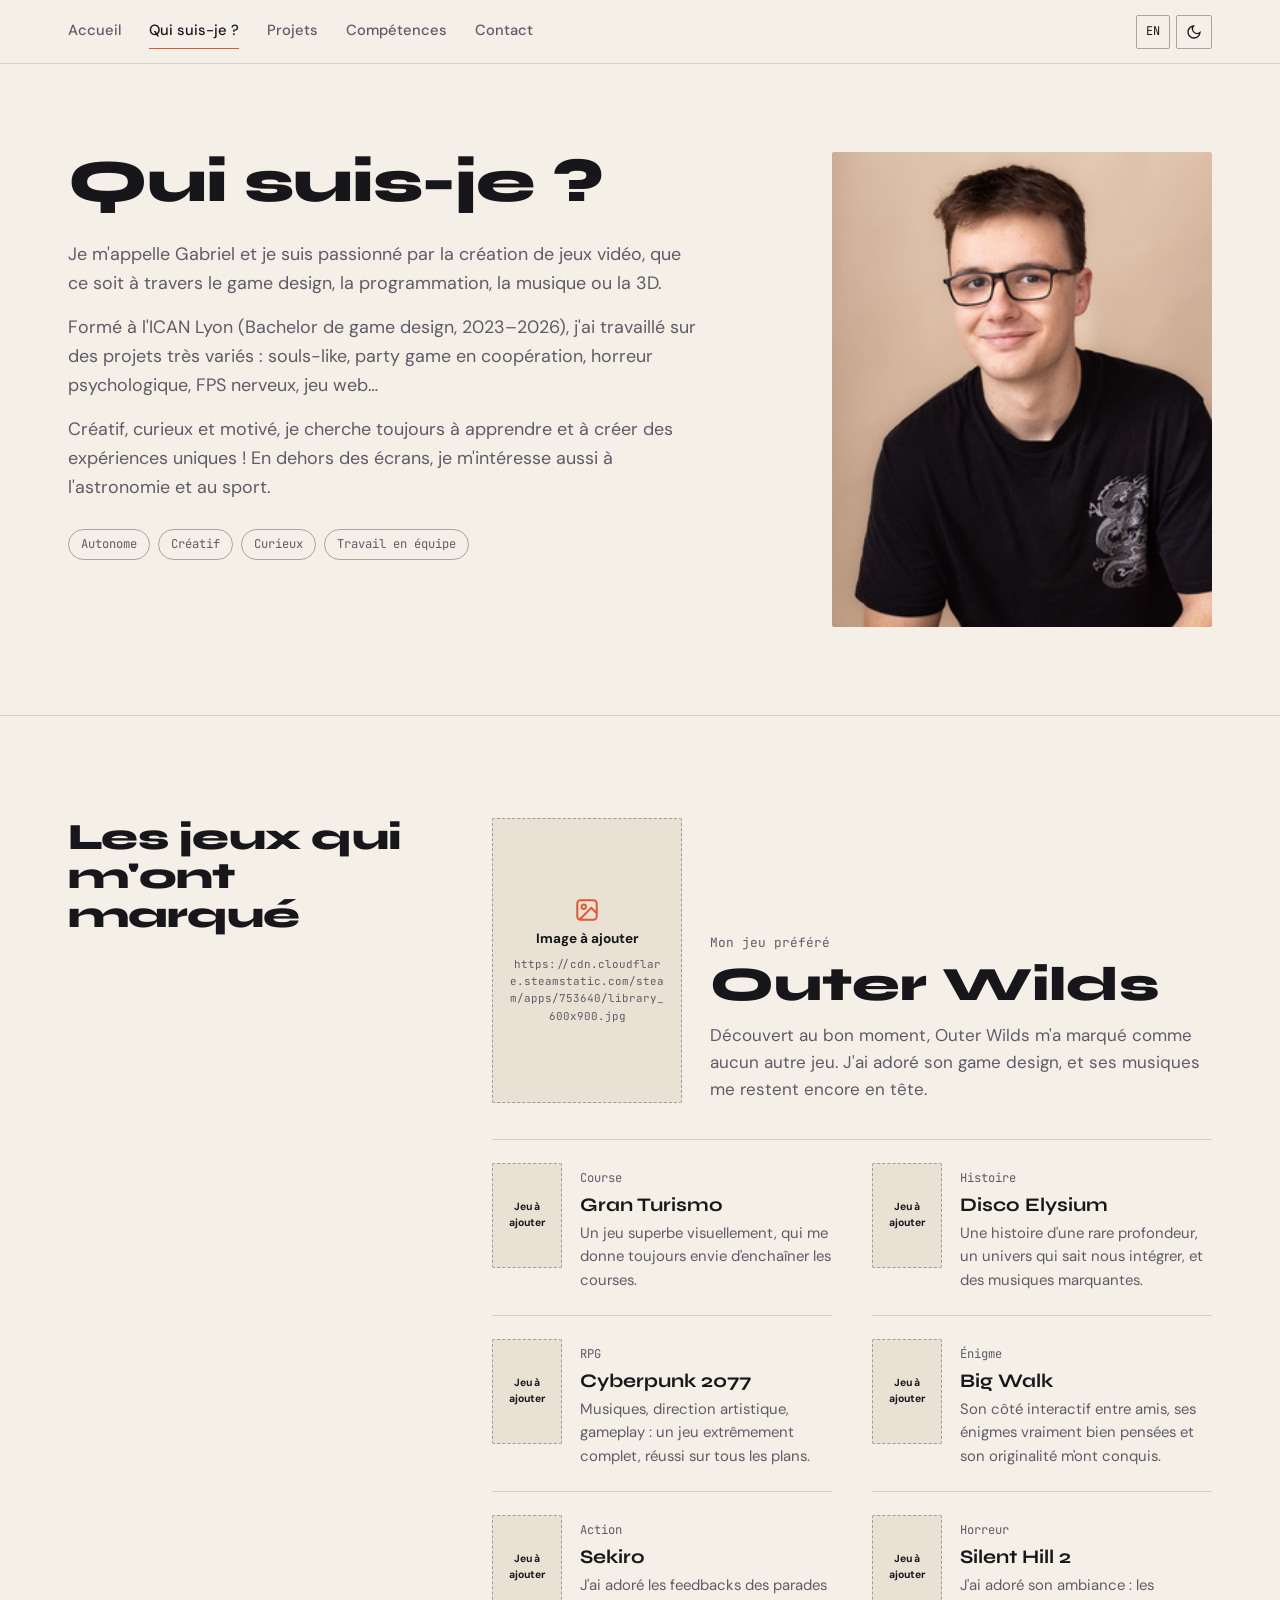
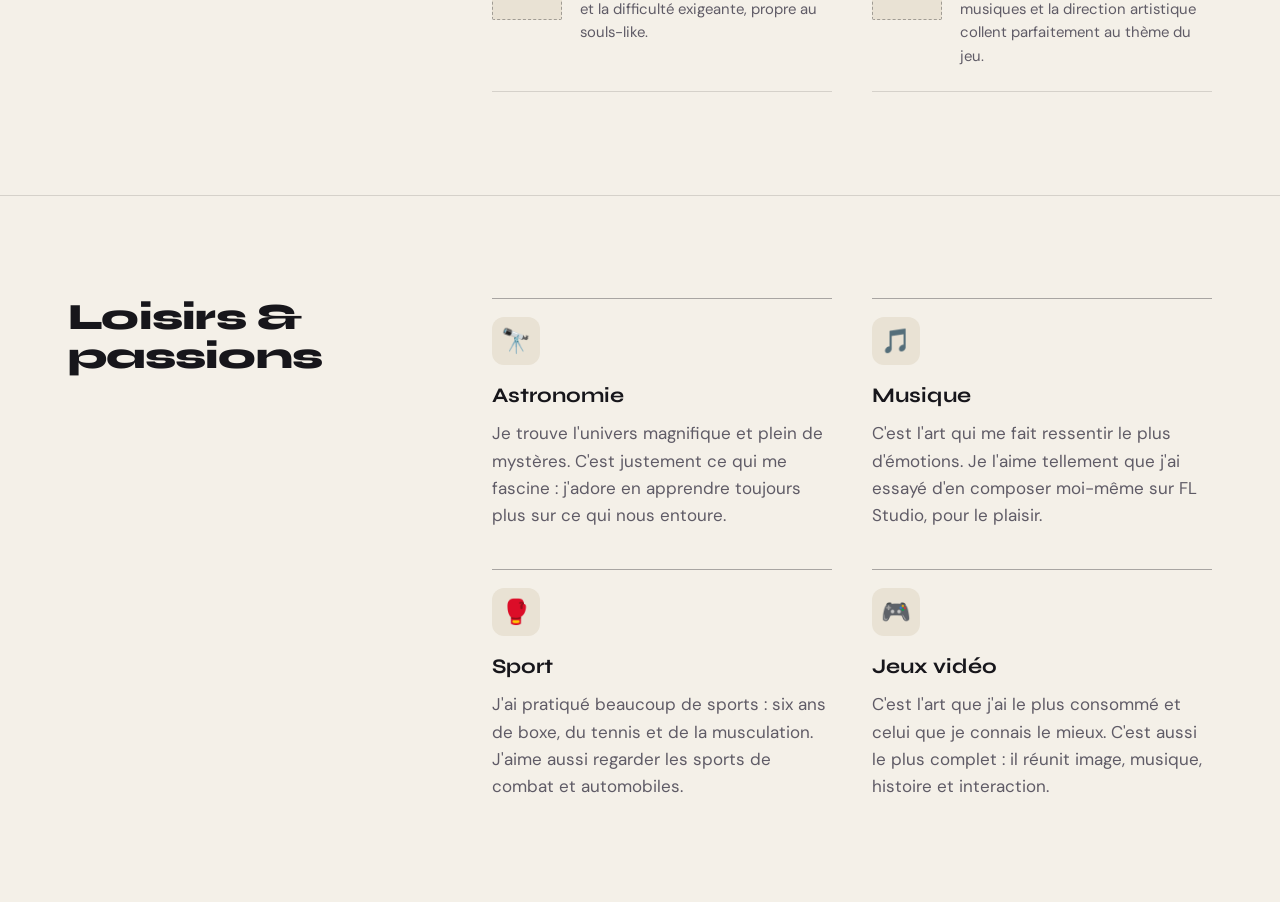
==== commit 7bc34a2c: "Retour des emojis (loisirs) et des petits encadrés (mots-clés, qualités) Co-Authored-By: Claude Opus" ====
--- a/about.html
+++ b/about.html
@@ -53,7 +53,7 @@
         <div class="whoami-text">
           <h1 class="h1" data-i18n="whoami.title">Qui suis-je ?</h1>
           <div class="whoami-intro" id="whoamiIntro"></div>
-          <p class="words" id="qualities"></p>
+          <div class="tags" id="qualities"></div>
         </div>
         <div class="whoami-photo" id="whoamiPhoto"></div>
       </div>
--- a/css/style.css
+++ b/css/style.css
@@ -69,6 +69,11 @@
 .words { display: flex; flex-wrap: wrap; font-family: var(--f-mono); font-size: 0.82rem; color: var(--muted); }
 .words span + span::before { content: "/"; margin: 0 0.65rem; color: var(--line-strong); }
 .words:empty { display: none; }
+
+/* Petits encadrés (mots-clés de l'À propos, qualités) */
+.tags { display: flex; flex-wrap: wrap; gap: 0.5rem; }
+.tags:empty { display: none; }
+.tag { font-family: var(--f-mono); font-size: 0.76rem; color: var(--muted); padding: 0.3rem 0.75rem; border: 1px solid var(--line-strong); border-radius: 999px; }
 
 .link {
   display: inline-flex; align-items: center; gap: 0.45rem;
@@ -170,7 +175,7 @@
    ========================================================================== */
 .about-title { font-size: clamp(1.7rem, 3vw, 2.5rem); line-height: 1.1; }
 .about-body p { font-size: 1.1rem; color: var(--muted); margin-bottom: 1rem; max-width: 62ch; }
-.about-body .words { margin-top: 1.5rem; }
+.about-body .tags { margin-top: 1.5rem; }
 .about-cta { margin-top: 1.75rem; }
 .stats { display: flex; flex-wrap: wrap; gap: 1.5rem 3rem; margin-top: 3rem; padding-top: 1.5rem; border-top: 1px solid var(--line); }
 .stat strong { display: block; font-family: var(--f-display); font-weight: 800; font-size: 2.2rem; line-height: 1; margin-bottom: 0.3rem; }
@@ -323,7 +328,7 @@
 .whoami-text .h1 { margin-bottom: 1.75rem; white-space: nowrap; font-size: clamp(2rem, 9.5cqi, 5rem); }
 .whoami-intro { font-size: 1.12rem; color: var(--muted); max-width: 60ch; }
 .whoami-intro p + p { margin-top: 1rem; }
-.whoami-text .words { margin-top: 1.75rem; }
+.whoami-text .tags { margin-top: 1.75rem; }
 .whoami-photo { justify-self: end; width: min(100%, 380px); }
 
 .fav { display: grid; grid-template-columns: 190px minmax(0, 1fr); gap: 1.75rem; align-items: end; padding-bottom: 2.25rem; border-bottom: 1px solid var(--line); }
@@ -343,6 +348,7 @@
 
 .hobby-grid { display: grid; grid-template-columns: 1fr 1fr; gap: 2.5rem 2.5rem; }
 .hobby { padding-top: 1.1rem; border-top: 1px solid var(--line-strong); }
+.hobby-icon { display: grid; place-items: center; width: 48px; height: 48px; border-radius: 12px; background: var(--surface-2); font-size: 1.5rem; line-height: 1; margin-bottom: 0.9rem; }
 .hobby h3 { font-family: var(--f-display); font-weight: 700; font-size: 1.3rem; margin-bottom: 0.5rem; }
 .hobby p { color: var(--muted); }
 
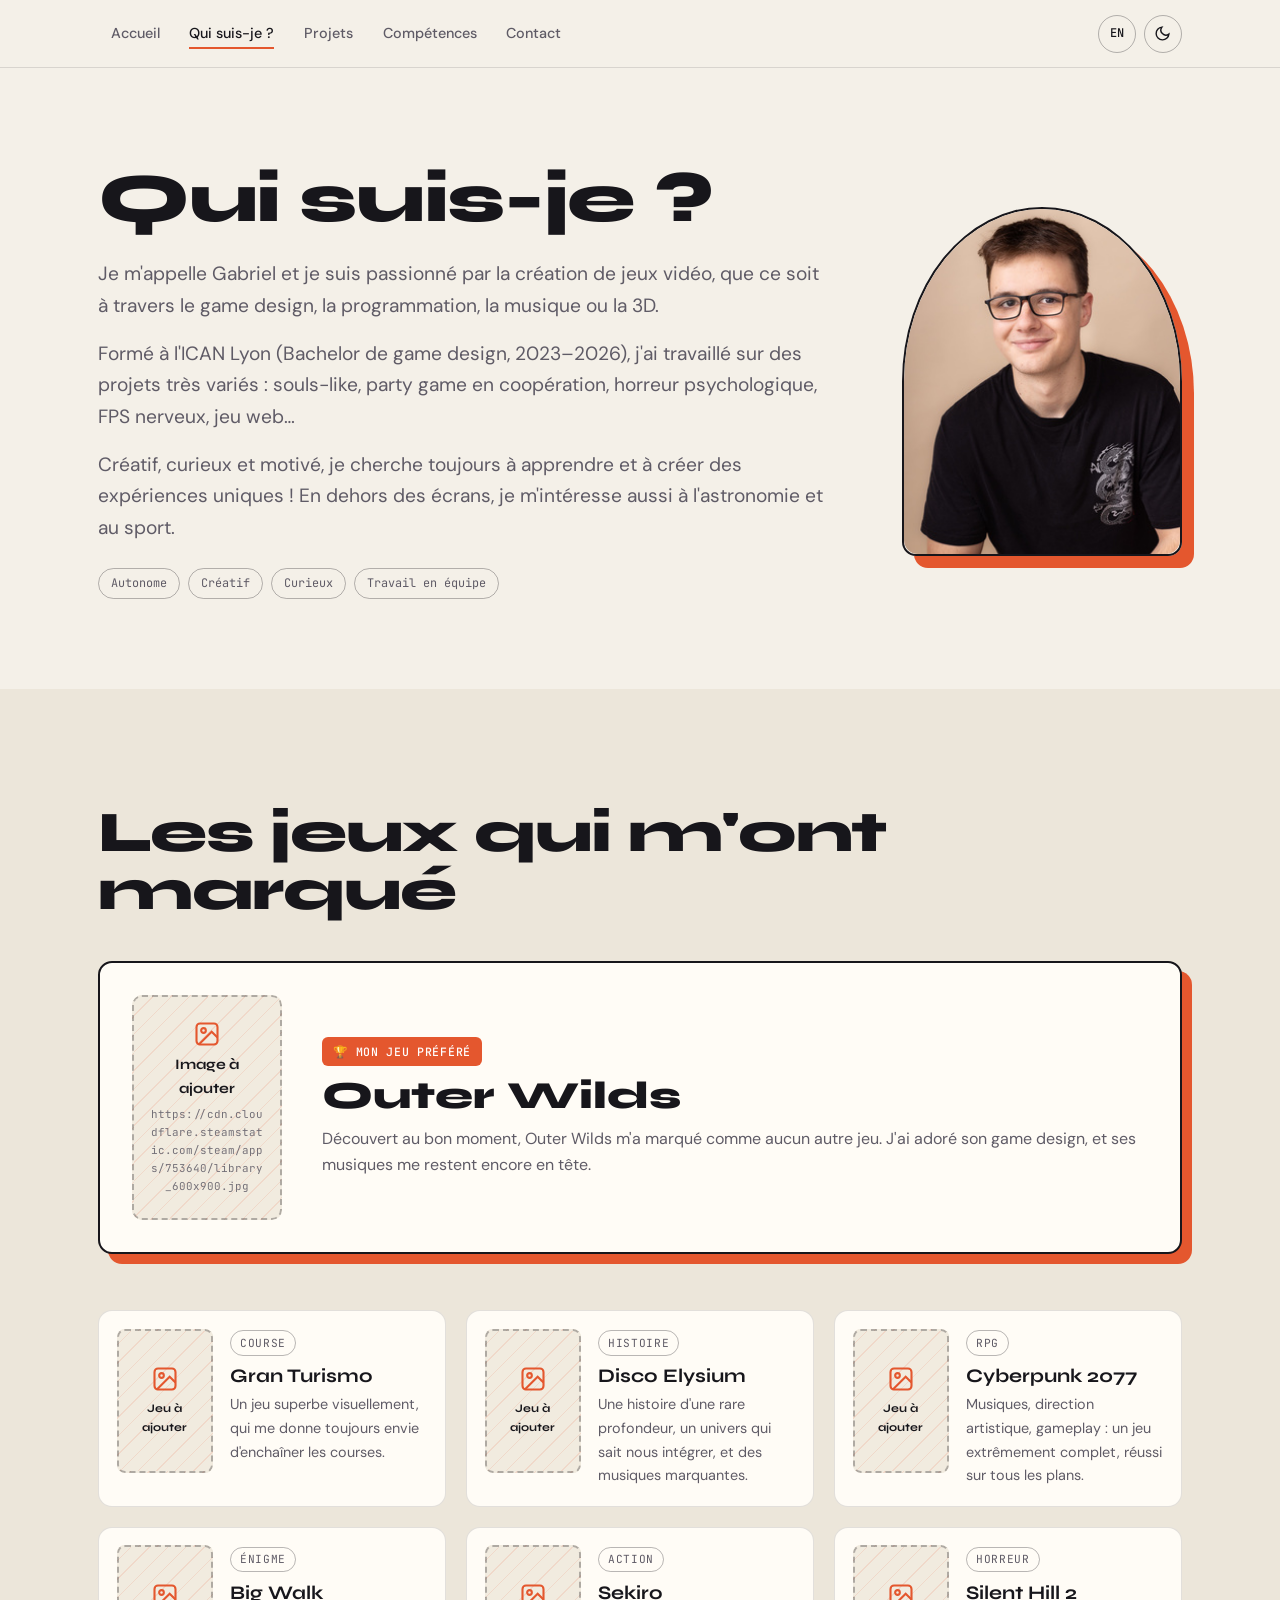
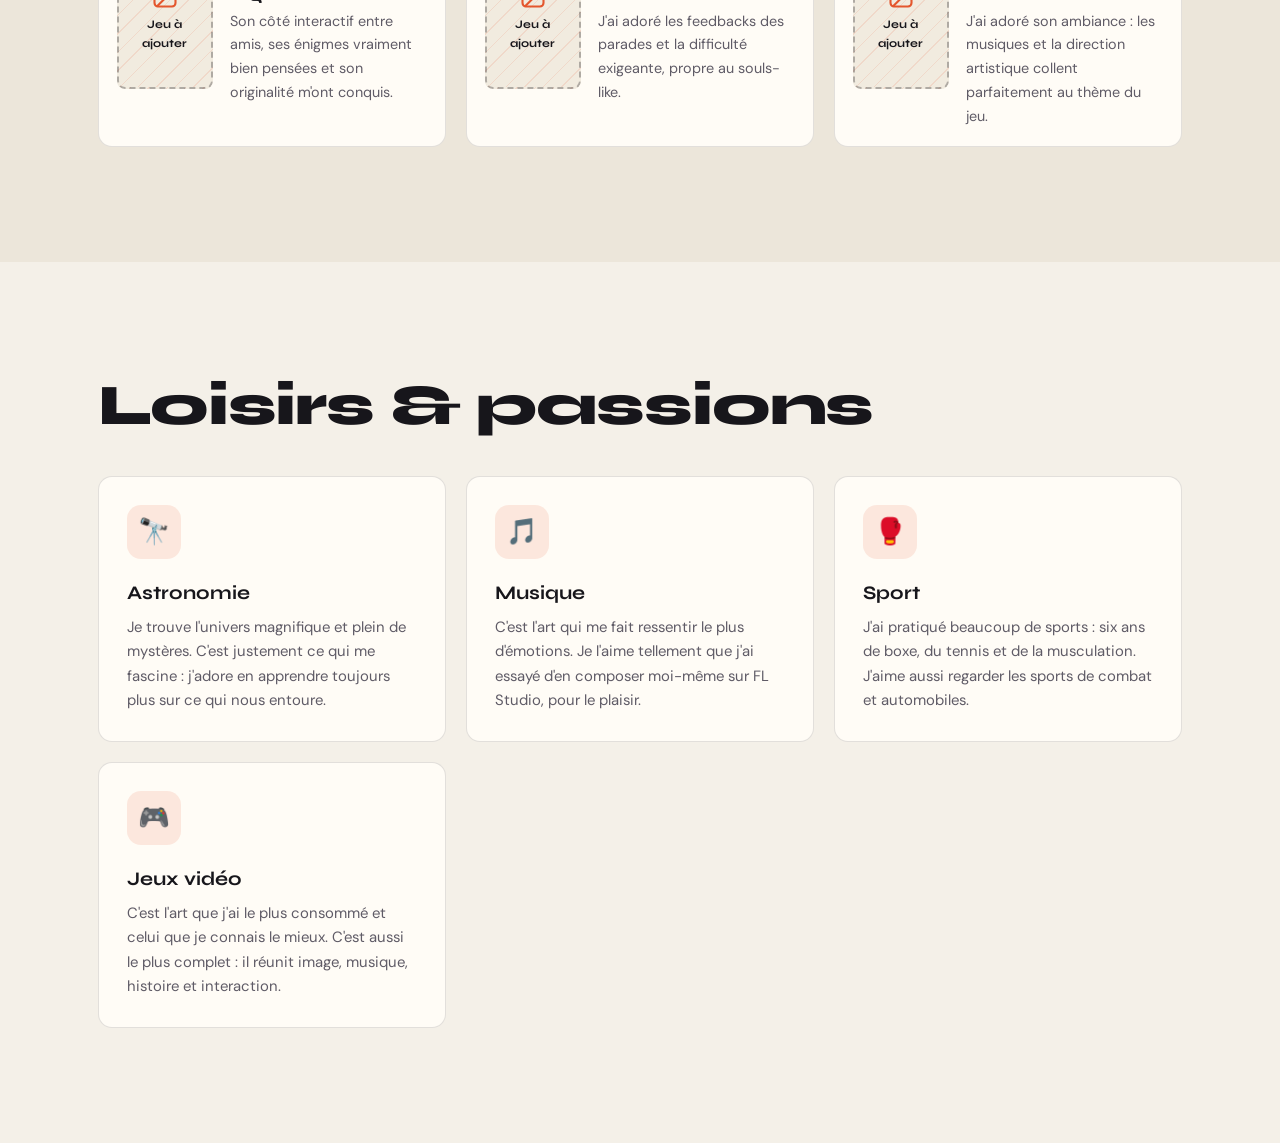
==== commit 7ead4bd0: "Retour au design d'origine + accueil avec menu de boutons - Design d'avant la refonte éditoriale (ca" ====
--- a/about.html
+++ b/about.html
@@ -51,28 +51,26 @@
     <section class="page-hero">
       <div class="wrap whoami-grid">
         <div class="whoami-text">
-          <h1 class="h1" data-i18n="whoami.title">Qui suis-je ?</h1>
-          <div class="whoami-intro" id="whoamiIntro"></div>
-          <div class="tags" id="qualities"></div>
+          <h1 class="h1 reveal" data-i18n="whoami.title">Au-delà du portfolio</h1>
+          <div class="whoami-intro reveal" id="whoamiIntro"></div>
+          <div class="tags qualities reveal" id="qualities"></div>
         </div>
-        <div class="whoami-photo" id="whoamiPhoto"></div>
+        <div class="whoami-photo reveal" id="whoamiPhoto"></div>
       </div>
     </section>
 
     <!-- JEUX -->
-    <section class="section" id="games">
-      <div class="wrap split">
+    <section class="section section-alt" id="games">
+      <div class="wrap">
         <h2 class="h2 reveal" data-i18n="games.title">Les jeux qui m'ont marqué</h2>
-        <div>
-          <div class="fav reveal" id="favBanner"></div>
-          <div class="genre-list" id="genreGrid"></div>
-        </div>
+        <div class="fav-banner reveal" id="favBanner"></div>
+        <div class="genre-grid" id="genreGrid"></div>
       </div>
     </section>
 
     <!-- LOISIRS -->
     <section class="section" id="hobbies">
-      <div class="wrap split">
+      <div class="wrap">
         <h2 class="h2 reveal" data-i18n="hobbies.title">Loisirs &amp; passions</h2>
         <div class="hobby-grid" id="hobbyGrid"></div>
       </div>
--- a/css/style.css
+++ b/css/style.css
@@ -5,34 +5,41 @@
   --bg: #F4F0E8;
   --bg-alt: #ECE6DA;
   --surface: #FFFCF6;
-  --surface-2: #E9E2D4;
+  --surface-2: #F1EBDF;
   --text: #17161B;
   --muted: #5F5B66;
-  --line: rgba(23, 22, 27, 0.14);
-  --line-strong: rgba(23, 22, 27, 0.34);
+  --line: rgba(23, 22, 27, 0.12);
+  --line-strong: rgba(23, 22, 27, 0.3);
   --accent: #E4572E;
   --accent-ink: #FFFFFF;
+  --accent-soft: rgba(228, 87, 46, 0.12);
+  --accent-2: #2F6690;
   --ok: #2E9E5B;
+  --shadow: 0 24px 60px -28px rgba(23, 22, 27, 0.45);
 
   --f-display: "Syne", "Trebuchet MS", system-ui, sans-serif;
   --f-body: "DM Sans", system-ui, -apple-system, "Segoe UI", sans-serif;
   --f-mono: "JetBrains Mono", ui-monospace, Consolas, monospace;
 
-  --nav-h: 64px;
+  --nav-h: 68px;
+  --radius: 14px;
   --ease: cubic-bezier(0.22, 1, 0.36, 1);
 }
 
 :root[data-theme="dark"] {
   --bg: #101217;
   --bg-alt: #15181F;
-  --surface: #181B22;
-  --surface-2: #22262F;
+  --surface: #1A1D25;
+  --surface-2: #222631;
   --text: #EFEBE2;
   --muted: #9D9AA6;
-  --line: rgba(239, 235, 226, 0.12);
-  --line-strong: rgba(239, 235, 226, 0.3);
+  --line: rgba(239, 235, 226, 0.1);
+  --line-strong: rgba(239, 235, 226, 0.28);
   --accent: #FF6A3D;
   --accent-ink: #14110F;
+  --accent-soft: rgba(255, 106, 61, 0.14);
+  --accent-2: #7FB2E5;
+  --shadow: 0 24px 60px -24px rgba(0, 0, 0, 0.8);
 }
 
 /* ==========================================================================
@@ -41,9 +48,13 @@
 *, *::before, *::after { box-sizing: border-box; margin: 0; padding: 0; }
 html { scroll-behavior: smooth; scroll-padding-top: var(--nav-h); }
 body {
-  background: var(--bg); color: var(--text);
-  font-family: var(--f-body); font-size: 17px; line-height: 1.6;
-  -webkit-font-smoothing: antialiased; overflow-x: hidden;
+  background: var(--bg);
+  color: var(--text);
+  font-family: var(--f-body);
+  font-size: 16px;
+  line-height: 1.65;
+  overflow-x: hidden;
+  transition: background 0.3s, color 0.3s;
 }
 body.no-scroll { overflow: hidden; }
 img { max-width: 100%; display: block; }
@@ -52,316 +63,463 @@
 ul, ol { list-style: none; }
 [hidden] { display: none !important; }
 ::selection { background: var(--accent); color: var(--accent-ink); }
-:focus-visible { outline: 2px solid var(--accent); outline-offset: 3px; }
-
-.wrap { width: 100%; max-width: 1240px; margin: 0 auto; padding: 0 clamp(1.25rem, 4vw, 3rem); }
-.section { padding: clamp(4rem, 8vw, 7rem) 0; border-top: 1px solid var(--line); }
-
-.h1, .h2 { font-family: var(--f-display); font-weight: 800; line-height: 1; letter-spacing: -0.02em; }
-.h1 { font-size: clamp(2.8rem, 7vw, 5.2rem); }
-.h2 { font-size: clamp(2rem, 4.2vw, 3.2rem); }
-
-/* Titre dans une colonne à gauche, contenu à droite */
-.split { display: grid; grid-template-columns: minmax(0, 4fr) minmax(0, 8fr); gap: clamp(2rem, 5vw, 4.5rem); align-items: start; }
-.split > .h2 { position: sticky; top: calc(var(--nav-h) + 1.5rem); font-size: clamp(1.7rem, 2.9vw, 2.6rem); line-height: 1.05; }
-
-/* Liste de mots séparés par des barres obliques (à la place des pastilles) */
-.words { display: flex; flex-wrap: wrap; font-family: var(--f-mono); font-size: 0.82rem; color: var(--muted); }
-.words span + span::before { content: "/"; margin: 0 0.65rem; color: var(--line-strong); }
-.words:empty { display: none; }
-
-/* Petits encadrés (mots-clés de l'À propos, qualités) */
-.tags { display: flex; flex-wrap: wrap; gap: 0.5rem; }
-.tags:empty { display: none; }
-.tag { font-family: var(--f-mono); font-size: 0.76rem; color: var(--muted); padding: 0.3rem 0.75rem; border: 1px solid var(--line-strong); border-radius: 999px; }
-
-.link {
-  display: inline-flex; align-items: center; gap: 0.45rem;
-  font-weight: 700; border-bottom: 1.5px solid currentColor; padding-bottom: 1px;
-  transition: color 0.2s, border-color 0.2s;
-}
-.link:hover { color: var(--accent); }
-.link svg { width: 16px; height: 16px; }
-
+:focus-visible { outline: 2px solid var(--accent); outline-offset: 3px; border-radius: 4px; }
+
+.wrap { width: 100%; max-width: 1180px; margin: 0 auto; padding: 0 clamp(1.25rem, 5vw, 3rem); }
+.section { padding: clamp(4.5rem, 9vw, 8rem) 0; }
+.section-alt { background: var(--bg-alt); }
+
+.eyebrow {
+  font-family: var(--f-mono);
+  font-size: 0.78rem;
+  letter-spacing: 0.08em;
+  text-transform: uppercase;
+  color: var(--accent);
+  margin-bottom: 1rem;
+}
+.h1, .h2 { font-family: var(--f-display); font-weight: 800; line-height: 1.02; letter-spacing: -0.02em; }
+.h1 { font-size: clamp(2.6rem, 7vw, 5.2rem); }
+.h2 { font-size: clamp(2rem, 5vw, 3.6rem); }
+
+/* ==========================================================================
+   BOUTONS & PETITS ÉLÉMENTS
+   ========================================================================== */
 .btn {
   display: inline-flex; align-items: center; justify-content: center; gap: 0.55rem;
-  font-weight: 700; font-size: 0.95rem; padding: 0.85rem 1.35rem; cursor: pointer;
-  background: transparent; border: 1.5px solid var(--text); border-radius: 2px;
-  transition: background 0.2s, color 0.2s, border-color 0.2s;
-}
-.btn:hover { background: var(--text); color: var(--bg); }
-.btn-accent { background: var(--accent); border-color: var(--accent); color: var(--accent-ink); }
-.btn-accent:hover { background: var(--text); border-color: var(--text); color: var(--bg); }
+  font-family: var(--f-body); font-weight: 700; font-size: 0.92rem;
+  padding: 0.85rem 1.5rem; border-radius: 999px;
+  border: 2px solid transparent; cursor: pointer;
+  transition: transform 0.25s var(--ease), background 0.25s, color 0.25s, border-color 0.25s, box-shadow 0.25s;
+}
 .btn svg { width: 17px; height: 17px; }
-.btn:disabled { opacity: 0.6; cursor: wait; }
+.btn-accent { background: var(--accent); color: var(--accent-ink); }
+.btn-accent:hover { transform: translateY(-2px); box-shadow: 0 10px 24px -8px var(--accent); }
+.btn-outline { border-color: var(--text); }
+.btn-outline:hover { background: var(--text); color: var(--bg); }
+.btn-ghost { color: var(--muted); }
+.btn-ghost:hover { color: var(--text); }
+.btn-block { width: 100%; }
+.btn:disabled { opacity: 0.6; cursor: wait; transform: none; }
+
+.tags { display: flex; flex-wrap: wrap; gap: 0.5rem; }
+.tag {
+  font-family: var(--f-mono); font-size: 0.74rem;
+  padding: 0.3rem 0.75rem; border-radius: 999px;
+  border: 1px solid var(--line-strong); color: var(--muted);
+}
+.badge {
+  display: inline-block; font-family: var(--f-mono); font-size: 0.72rem; font-weight: 500;
+  text-transform: uppercase; letter-spacing: 0.06em;
+  background: var(--accent); color: var(--accent-ink);
+  padding: 0.3rem 0.7rem; border-radius: 6px;
+}
 
 /* ==========================================================================
    IMAGES À AJOUTER (cadres en pointillés)
    ========================================================================== */
-.media { position: relative; overflow: hidden; background: var(--surface-2); width: 100%; border-radius: 2px; }
+.media { position: relative; overflow: hidden; background: var(--surface-2); width: 100%; }
 .media img { width: 100%; height: 100%; object-fit: cover; }
 .media-ph { display: none; }
 .media.is-empty img { display: none; }
 .media.is-empty .media-ph {
-  position: absolute; inset: 0; display: flex; flex-direction: column; align-items: center; justify-content: center; gap: 0.35rem;
-  padding: 1rem; text-align: center; color: var(--muted); border: 1.5px dashed var(--line-strong);
-}
-.media-ph svg { width: 26px; height: 26px; color: var(--accent); }
-.media-ph strong { font-size: 0.85rem; color: var(--text); }
-.media-ph code { font-family: var(--f-mono); font-size: 0.68rem; word-break: break-all; }
+  position: absolute; inset: 0;
+  display: flex; flex-direction: column; align-items: center; justify-content: center; gap: 0.35rem;
+  padding: 1rem; text-align: center; color: var(--muted);
+  border: 2px dashed var(--line-strong); border-radius: inherit;
+  background: repeating-linear-gradient(-45deg, transparent 0 12px, var(--accent-soft) 12px 13px), var(--surface-2);
+}
+.media-ph svg { width: 28px; height: 28px; color: var(--accent); }
+.media-ph strong { font-family: var(--f-display); font-size: 0.9rem; color: var(--text); }
+.media-ph code { font-family: var(--f-mono); font-size: 0.68rem; word-break: break-all; opacity: 0.85; }
 
 /* ==========================================================================
    NAVIGATION
    ========================================================================== */
-.nav { position: fixed; inset: 0 0 auto 0; height: var(--nav-h); z-index: 100; border-bottom: 1px solid transparent; transition: background 0.3s, border-color 0.3s; }
-.nav.scrolled, .page-whoami .nav { background: var(--bg); border-bottom-color: var(--line); }
-.nav-inner { height: 100%; display: flex; align-items: center; gap: 1.5rem; }
-.nav-links { display: flex; gap: 1.75rem; }
-.nav-links a { font-size: 0.92rem; font-weight: 500; color: var(--muted); padding: 0.3rem 0; border-bottom: 1.5px solid transparent; transition: color 0.2s, border-color 0.2s; }
-.nav-links a:hover, .nav-links a.active { color: var(--text); border-bottom-color: var(--accent); }
-.nav-tools { display: flex; align-items: center; gap: 0.4rem; margin-left: auto; }
+.nav {
+  position: fixed; inset: 0 0 auto 0; height: var(--nav-h); z-index: 100;
+  transition: background 0.3s, border-color 0.3s;
+  border-bottom: 1px solid transparent;
+}
+.nav.scrolled, .page-whoami .nav {
+  background: color-mix(in srgb, var(--bg) 85%, transparent);
+  backdrop-filter: blur(14px); -webkit-backdrop-filter: blur(14px);
+  border-bottom-color: var(--line);
+}
+.nav-inner { height: 100%; display: flex; align-items: center; justify-content: space-between; gap: 1.5rem; }
+.logo {
+  display: grid; place-items: center; width: 42px; height: 42px;
+  background: var(--accent); color: var(--accent-ink);
+  font-family: var(--f-display); font-weight: 800; font-size: 0.95rem; letter-spacing: 0.02em;
+  border-radius: 10px; transition: transform 0.3s var(--ease);
+}
+.logo:hover { transform: rotate(-6deg) scale(1.05); }
+.nav-links { display: flex; gap: 0.25rem; }
+.nav-links a {
+  position: relative; font-size: 0.9rem; font-weight: 500; color: var(--muted);
+  padding: 0.45rem 0.8rem; transition: color 0.2s;
+}
+.nav-links a::after {
+  content: ""; position: absolute; left: 0.8rem; right: 0.8rem; bottom: 0.2rem; height: 2px;
+  background: var(--accent); transform: scaleX(0); transform-origin: left; transition: transform 0.3s var(--ease);
+}
+.nav-links a:hover, .nav-links a.active { color: var(--text); }
+.nav-links a:hover::after, .nav-links a.active::after { transform: scaleX(1); }
+.nav-tools { display: flex; align-items: center; gap: 0.5rem; }
 .icon-btn {
-  height: 34px; min-width: 34px; padding: 0 0.55rem; display: grid; place-items: center; cursor: pointer;
-  background: none; border: 1px solid var(--line-strong); border-radius: 2px;
-  font-family: var(--f-mono); font-size: 0.75rem; transition: border-color 0.2s;
-}
-.icon-btn:hover { border-color: var(--text); }
-.icon-btn svg { width: 16px; height: 16px; }
+  height: 38px; min-width: 38px; padding: 0 0.6rem; border-radius: 999px;
+  display: grid; place-items: center; cursor: pointer;
+  background: transparent; border: 1px solid var(--line-strong);
+  font-family: var(--f-mono); font-size: 0.75rem; font-weight: 500;
+  transition: background 0.2s, border-color 0.2s;
+}
+.icon-btn:hover { background: var(--surface); border-color: var(--text); }
+.icon-btn svg { width: 17px; height: 17px; }
 .theme-btn .i-sun { display: none; }
 :root[data-theme="dark"] .theme-btn .i-sun { display: block; }
 :root[data-theme="dark"] .theme-btn .i-moon { display: none; }
-.burger { display: none; width: 34px; height: 34px; background: none; border: 0; cursor: pointer; position: relative; }
-.burger span { position: absolute; left: 7px; right: 7px; height: 2px; background: var(--text); transition: transform 0.3s var(--ease); }
-.burger span:first-child { top: 13px; }
-.burger span:last-child { top: 20px; }
+.burger { display: none; width: 38px; height: 38px; background: none; border: 0; cursor: pointer; position: relative; }
+.burger span { position: absolute; left: 9px; right: 9px; height: 2px; background: var(--text); border-radius: 2px; transition: transform 0.3s var(--ease); }
+.burger span:first-child { top: 15px; }
+.burger span:last-child { top: 22px; }
 .burger[aria-expanded="true"] span:first-child { transform: translateY(3.5px) rotate(45deg); }
 .burger[aria-expanded="true"] span:last-child { transform: translateY(-3.5px) rotate(-45deg); }
 .mobile-menu {
   position: fixed; top: var(--nav-h); left: 0; right: 0; z-index: 99;
-  display: flex; flex-direction: column; padding: 0.5rem clamp(1.25rem, 4vw, 3rem) 1.5rem;
+  display: flex; flex-direction: column; padding: 1rem clamp(1.25rem, 5vw, 3rem) 1.5rem;
   background: var(--bg); border-bottom: 1px solid var(--line);
   transform: translateY(-120%); transition: transform 0.35s var(--ease); visibility: hidden;
 }
 .mobile-menu.open { transform: none; visibility: visible; }
-.mobile-menu a { font-family: var(--f-display); font-weight: 700; font-size: 1.35rem; padding: 0.6rem 0; border-bottom: 1px solid var(--line); }
+.mobile-menu a { font-family: var(--f-display); font-weight: 700; font-size: 1.4rem; padding: 0.55rem 0; border-bottom: 1px solid var(--line); }
 @media (min-width: 961px) { .mobile-menu { display: none; } }
 
 /* ==========================================================================
-   HAUT DE PAGE
-   ========================================================================== */
-.hero { padding: calc(var(--nav-h) + clamp(3rem, 8vw, 6rem)) 0 clamp(3.5rem, 7vw, 5.5rem); }
-.hero-grid { display: grid; grid-template-columns: minmax(0, 7fr) minmax(0, 5fr); gap: clamp(2rem, 5vw, 4.5rem); align-items: end; }
+   HERO
+   ========================================================================== */
+.hero { min-height: 100svh; display: flex; align-items: center; padding: calc(var(--nav-h) + 2.5rem) 0 4rem; position: relative; }
+.hero-grid { display: grid; grid-template-columns: minmax(0, 1.3fr) minmax(240px, 0.9fr); gap: clamp(2rem, 5vw, 4.5rem); align-items: center; position: relative; }
 .hero-text { container-type: inline-size; }
-/* La taille du nom suit la largeur de sa colonne pour ne jamais déborder */
-.hero-name { font-family: var(--f-display); font-weight: 800; font-size: clamp(3.4rem, 10.5vw, 8.6rem); font-size: clamp(2.4rem, 14cqi, 8.6rem); line-height: 0.9; letter-spacing: -0.04em; margin-bottom: 1.75rem; }
+/* La taille du nom suit la largeur de sa colonne (cqi) pour ne jamais passer sous la photo */
+.hero-name { font-family: var(--f-display); font-weight: 800; font-size: clamp(3.4rem, 10.5vw, 8.6rem); font-size: clamp(2.4rem, 14cqi, 8.6rem); line-height: 0.88; letter-spacing: -0.04em; margin-bottom: 1.75rem; }
 .hero-name span { display: block; }
-.hero-location { display: flex; align-items: center; gap: 0.5rem; font-size: 1.15rem; font-weight: 600; margin-bottom: 2.25rem; }
+.hero-name .last { color: transparent; -webkit-text-stroke: 2px var(--text); }
+.hero-location {
+  display: inline-flex; align-items: center; gap: 0.55rem; margin-bottom: 1.75rem;
+  font-family: var(--f-body); font-weight: 700; font-size: 1.1rem; color: var(--text);
+  padding: 0.55rem 1.1rem 0.55rem 0.9rem; border: 1px solid var(--line-strong); border-radius: 999px; background: var(--surface);
+}
 .hero-location svg { width: 20px; height: 20px; color: var(--accent); flex-shrink: 0; }
-.hero-ctas { display: flex; flex-wrap: wrap; align-items: center; gap: 0.9rem 1.75rem; }
-.hero-visual { justify-self: end; width: min(100%, 400px); }
-.hero-whoami {
+
+/* Menu de l'accueil : un gros bouton par section, visible dès l'ouverture */
+.hero-menu { display: grid; grid-template-columns: repeat(2, minmax(0, 1fr)); gap: 0.8rem; max-width: 640px; }
+.hero-link {
   display: flex; align-items: center; justify-content: space-between; gap: 1rem;
-  margin-top: 0.75rem; padding: 0.95rem 1.15rem; border-radius: 2px;
-  background: var(--accent); color: var(--accent-ink);
-  font-family: var(--f-display); font-weight: 700; font-size: 1.1rem;
-  transition: background 0.2s, color 0.2s;
-}
-.hero-whoami svg { width: 22px; height: 22px; transition: transform 0.25s var(--ease); }
-.hero-whoami:hover { background: var(--text); color: var(--bg); }
-.hero-whoami:hover svg { transform: translate(3px, -3px); }
+  padding: 1.05rem 1.25rem; border: 2px solid var(--text); border-radius: var(--radius); background: var(--surface);
+  font-family: var(--f-display); font-weight: 700; font-size: 1.05rem; line-height: 1.2;
+  transition: transform 0.3s var(--ease), box-shadow 0.3s var(--ease), background 0.25s, color 0.25s;
+}
+.hero-link svg { width: 20px; height: 20px; flex-shrink: 0; transition: transform 0.3s var(--ease); }
+.hero-link:hover { transform: translate(-3px, -3px); box-shadow: 6px 6px 0 var(--accent); }
+.hero-link:hover svg { transform: translateX(3px); }
+.hero-link.is-primary { background: var(--accent); border-color: var(--accent); color: var(--accent-ink); }
+.hero-link.is-primary:hover { box-shadow: 6px 6px 0 var(--text); }
+.hero-visual { position: relative; justify-self: end; width: min(100%, 380px); }
+.hero-frame { border: 2px solid var(--text); border-radius: var(--radius); overflow: hidden; box-shadow: 14px 14px 0 var(--accent); }
+.hero-frame .media { border-radius: calc(var(--radius) - 2px); }
+
+/* BANDEAU DÉFILANT */
+.ticker { overflow: hidden; border-block: 2px solid var(--text); background: var(--accent); color: var(--accent-ink); padding: 0.9rem 0; }
+.ticker-track { display: flex; width: max-content; animation: ticker 40s linear infinite; }
+.ticker-track span { font-family: var(--f-display); font-weight: 700; font-size: 1.15rem; text-transform: uppercase; white-space: nowrap; padding-right: 1.25rem; }
+.ticker-track span::after { content: "✦"; padding-left: 1.25rem; }
+@keyframes ticker { to { transform: translateX(-50%); } }
 
 /* ==========================================================================
    À PROPOS
    ========================================================================== */
-.about-title { font-size: clamp(1.7rem, 3vw, 2.5rem); line-height: 1.1; }
-.about-body p { font-size: 1.1rem; color: var(--muted); margin-bottom: 1rem; max-width: 62ch; }
+.about-grid { display: grid; grid-template-columns: 1.1fr 1fr; gap: clamp(2rem, 6vw, 5rem); align-items: start; }
+.about-title { font-size: clamp(1.8rem, 3.8vw, 2.9rem); }
+.about-body p { color: var(--muted); margin-bottom: 1.1rem; font-size: 1.05rem; }
 .about-body .tags { margin-top: 1.5rem; }
 .about-cta { margin-top: 1.75rem; }
-.stats { display: flex; flex-wrap: wrap; gap: 1.5rem 3rem; margin-top: 3rem; padding-top: 1.5rem; border-top: 1px solid var(--line); }
-.stat strong { display: block; font-family: var(--f-display); font-weight: 800; font-size: 2.2rem; line-height: 1; margin-bottom: 0.3rem; }
-.stat span { font-size: 0.92rem; color: var(--muted); }
-
-/* ==========================================================================
-   PROJETS — une grande ligne par projet, image à gauche puis à droite
-   ========================================================================== */
-.section-head { display: flex; justify-content: space-between; align-items: flex-end; gap: 1.5rem; flex-wrap: wrap; margin-bottom: clamp(1.5rem, 3vw, 2.5rem); }
-.filters { display: flex; flex-wrap: wrap; gap: 0.35rem 1.35rem; }
-.filter { background: none; border: 0; border-bottom: 1.5px solid transparent; padding: 0.2rem 0; cursor: pointer; font-size: 0.92rem; color: var(--muted); transition: color 0.2s, border-color 0.2s; }
-.filter:hover { color: var(--text); }
-.filter.active { color: var(--text); border-bottom-color: var(--accent); }
-
-.project-list { border-top: 1px solid var(--line); }
-.project {
-  display: grid; grid-template-columns: minmax(0, 7fr) minmax(0, 5fr); gap: clamp(1.5rem, 4vw, 3.5rem); align-items: center;
-  padding: clamp(2rem, 4vw, 3.25rem) 0; border-bottom: 1px solid var(--line); cursor: pointer;
-}
-.project:nth-child(even) { grid-template-columns: minmax(0, 5fr) minmax(0, 7fr); }
-.project:nth-child(even) .project-media { order: 2; }
-.project-media { overflow: hidden; border-radius: 2px; }
-.project-media img { transition: transform 0.7s var(--ease); }
-.project:hover .project-media img { transform: scale(1.03); }
-.project-meta { font-family: var(--f-mono); font-size: 0.78rem; color: var(--muted); margin-bottom: 0.7rem; }
-.project h3 { font-family: var(--f-display); font-weight: 800; font-size: clamp(1.9rem, 3.6vw, 2.9rem); line-height: 1; letter-spacing: -0.02em; margin-bottom: 0.7rem; transition: color 0.2s; }
-.project:hover h3 { color: var(--accent); }
-.project-roles { font-weight: 600; margin-bottom: 0.9rem; }
-.project-summary { color: var(--muted); max-width: 46ch; margin-bottom: 1.4rem; }
-/* Projet mis en avant : image sur toute la largeur, texte en deux colonnes dessous */
-.project.is-featured { grid-template-columns: 1fr; align-items: start; }
-.project.is-featured .project-text { display: grid; grid-template-columns: minmax(0, 7fr) minmax(0, 5fr); gap: clamp(1.5rem, 4vw, 3.5rem); align-items: end; }
-.project.is-featured h3 { font-size: clamp(2.4rem, 5vw, 4rem); margin-bottom: 0; }
-.project.is-featured .project-summary { margin-bottom: 1rem; }
+.about-cta svg { animation: nudge 1.6s ease-in-out infinite; }
+@keyframes nudge { 0%, 100% { transform: translateY(0); } 50% { transform: translateY(4px); } }
+.stats { display: grid; grid-template-columns: repeat(auto-fit, minmax(180px, 1fr)); margin-top: clamp(3rem, 6vw, 4.5rem); border-top: 2px solid var(--text); }
+.stat { padding: 1.5rem 1.5rem 0 0; }
+.stat + .stat { padding-left: 1.5rem; border-left: 1px solid var(--line); }
+.stat strong { display: block; font-family: var(--f-display); font-weight: 800; font-size: clamp(2.8rem, 6vw, 4.2rem); line-height: 1; color: var(--accent); }
+.stat span { font-family: var(--f-mono); font-size: 0.8rem; color: var(--muted); text-transform: uppercase; }
+
+/* ==========================================================================
+   PROJETS
+   ========================================================================== */
+.section-head { display: flex; justify-content: space-between; align-items: flex-end; gap: 1.5rem; flex-wrap: wrap; margin-bottom: 2.5rem; }
+.filters { display: flex; flex-wrap: wrap; gap: 0.4rem; }
+.filter {
+  font-family: var(--f-mono); font-size: 0.78rem; cursor: pointer;
+  padding: 0.45rem 0.95rem; border-radius: 999px;
+  background: transparent; border: 1px solid var(--line-strong); color: var(--muted);
+  transition: all 0.2s;
+}
+.filter:hover { color: var(--text); border-color: var(--text); }
+.filter.active { background: var(--text); color: var(--bg); border-color: var(--text); }
+
+.card-meta { font-family: var(--f-mono); font-size: 0.76rem; color: var(--muted); }
+.card-meta b { color: var(--accent); font-weight: 500; }
+.card-roles { display: flex; flex-wrap: wrap; gap: 0.35rem; }
+.card-roles span { font-family: var(--f-mono); font-size: 0.72rem; color: var(--accent); background: var(--accent-soft); padding: 0.2rem 0.55rem; border-radius: 4px; }
+
+.featured-card {
+  display: grid; grid-template-columns: 1.35fr 1fr; margin-bottom: 1.5rem; cursor: pointer;
+  background: var(--surface); border: 2px solid var(--text); border-radius: var(--radius); overflow: hidden;
+  transition: transform 0.35s var(--ease), box-shadow 0.35s var(--ease);
+}
+.featured-card:hover { transform: translate(-4px, -4px); box-shadow: 10px 10px 0 var(--accent); }
+.featured-card .media { height: 100%; min-height: 280px; }
+.featured-body { padding: clamp(1.5rem, 4vw, 2.75rem); display: flex; flex-direction: column; justify-content: center; align-items: flex-start; gap: 0.9rem; }
+.featured-body h3 { font-family: var(--f-display); font-weight: 800; font-size: clamp(1.8rem, 3.5vw, 2.6rem); line-height: 1.05; }
+.featured-body p { color: var(--muted); }
+.featured-body .btn { margin-top: 0.5rem; }
+
+.project-grid { display: grid; grid-template-columns: repeat(auto-fill, minmax(min(100%, 320px), 1fr)); gap: 1.5rem; }
+.project-card {
+  display: flex; flex-direction: column; cursor: pointer;
+  background: var(--surface); border: 1px solid var(--line); border-radius: var(--radius); overflow: hidden;
+  transition: transform 0.35s var(--ease), box-shadow 0.35s var(--ease), border-color 0.35s;
+}
+.project-card:hover, .project-card:focus-visible { transform: translateY(-6px); box-shadow: var(--shadow); border-color: var(--line-strong); }
+.project-card .media img, .featured-card .media img { transition: transform 0.6s var(--ease); }
+.project-card:hover .media img, .featured-card:hover .media img { transform: scale(1.05); }
+.project-body { padding: 1.4rem 1.5rem 1.6rem; display: flex; flex-direction: column; gap: 0.6rem; flex: 1; }
+.project-body h3 { font-family: var(--f-display); font-weight: 700; font-size: 1.4rem; line-height: 1.15; }
+.project-body p { color: var(--muted); font-size: 0.93rem; flex: 1; }
+.project-more { font-weight: 700; font-size: 0.88rem; color: var(--accent); margin-top: 0.4rem; }
+.project-more::after { content: " →"; transition: margin 0.25s; }
+.project-card:hover .project-more::after { margin-left: 0.3rem; }
+.empty-note { color: var(--muted); font-family: var(--f-mono); font-size: 0.85rem; }
 
 /* ==========================================================================
    COMPÉTENCES
    ========================================================================== */
-.skill-row { display: grid; grid-template-columns: minmax(0, 3fr) minmax(0, 9fr); gap: 1.5rem; padding: 1.4rem 0; border-top: 1px solid var(--line); }
-.skill-row:last-child { border-bottom: 1px solid var(--line); }
-.skill-row h3 { font-family: var(--f-mono); font-size: 0.8rem; font-weight: 500; color: var(--muted); padding-top: 0.45rem; }
-.skill-items { display: flex; flex-wrap: wrap; gap: 0.9rem 1.75rem; }
-.skill { display: inline-flex; align-items: center; gap: 0.6rem; font-weight: 600; }
-.skill small { font-weight: 400; font-size: 0.88rem; color: var(--muted); }
-.skill-icon { position: relative; width: 34px; height: 34px; flex-shrink: 0; border-radius: 4px; background: var(--surface-2); display: grid; place-items: center; overflow: hidden; }
-.skill-icon img { width: 20px; height: 20px; object-fit: contain; }
-.skill-fallback { display: none; font-family: var(--f-display); font-weight: 800; font-size: 0.72rem; color: var(--accent); }
+.skills-grid { display: grid; grid-template-columns: repeat(auto-fit, minmax(min(100%, 270px), 1fr)); gap: 1.25rem; margin-top: 2.5rem; }
+.skill-cat { background: var(--surface); border: 1px solid var(--line); border-radius: var(--radius); padding: 1.5rem; }
+.skill-cat h3 { font-family: var(--f-mono); font-size: 0.78rem; font-weight: 500; text-transform: uppercase; letter-spacing: 0.08em; color: var(--accent); margin-bottom: 1rem; }
+.skill { display: flex; align-items: center; gap: 0.9rem; padding: 0.65rem 0; }
+.skill + .skill { border-top: 1px dashed var(--line); }
+.skill-icon { position: relative; width: 42px; height: 42px; flex-shrink: 0; border-radius: 10px; background: var(--surface-2); display: grid; place-items: center; overflow: hidden; }
+/* Logos noirs (mono) inversés en blanc en thème sombre pour rester visibles sur le fond sombre */
+:root[data-theme="dark"] .skill-icon.mono img { filter: invert(1); }
+.skill-icon img { width: 26px; height: 26px; object-fit: contain; }
+.skill-fallback { display: none; font-family: var(--f-display); font-weight: 800; font-size: 0.85rem; color: var(--accent); }
 .skill-icon.is-empty img { display: none; }
 .skill-icon.is-empty .skill-fallback { display: block; }
-/* Logos noirs (mono) inversés en blanc en thème sombre */
-:root[data-theme="dark"] .skill-icon.mono img { filter: invert(1); }
-.skill-words { display: flex; flex-wrap: wrap; font-weight: 600; padding-top: 0.35rem; }
-.skill-words span + span::before { content: "·"; margin: 0 0.7rem; color: var(--muted); font-weight: 400; }
+.skill strong { display: block; font-weight: 700; font-size: 0.97rem; line-height: 1.3; }
+.skill small { font-size: 0.8rem; color: var(--muted); }
 
 /* ==========================================================================
    PARCOURS
    ========================================================================== */
-.path-group + .path-group { margin-top: 3rem; }
-.path-heading { font-family: var(--f-display); font-weight: 700; font-size: 1.3rem; margin-bottom: 0.75rem; }
-.tl-item { display: grid; grid-template-columns: 9.5rem minmax(0, 1fr); gap: 1.5rem; padding: 1.15rem 0; border-top: 1px solid var(--line); }
-.tl-item:last-child { border-bottom: 1px solid var(--line); }
-.tl-date { font-family: var(--f-mono); font-size: 0.8rem; color: var(--muted); padding-top: 0.2rem; }
+.path-grid { display: grid; grid-template-columns: 1fr 1fr; gap: clamp(2rem, 6vw, 5rem); margin-top: 2.5rem; }
+.path-heading { font-family: var(--f-display); font-weight: 700; font-size: 1.3rem; margin-bottom: 1.5rem; padding-bottom: 0.75rem; border-bottom: 2px solid var(--text); }
+.timeline { position: relative; padding-left: 1.6rem; }
+.timeline::before { content: ""; position: absolute; left: 5px; top: 8px; bottom: 8px; width: 2px; background: var(--line); }
+.tl-item { position: relative; padding-bottom: 2rem; }
+.tl-item:last-child { padding-bottom: 0; }
+.tl-item::before {
+  content: ""; position: absolute; left: calc(-1.6rem); top: 6px; width: 12px; height: 12px; border-radius: 50%;
+  background: var(--bg-alt); border: 2px solid var(--accent); transition: background 0.25s;
+}
+.tl-item:hover::before { background: var(--accent); }
+.tl-date { display: inline-block; font-family: var(--f-mono); font-size: 0.74rem; color: var(--accent); background: var(--accent-soft); padding: 0.15rem 0.55rem; border-radius: 4px; margin-bottom: 0.4rem; }
 .tl-item strong { display: block; font-size: 1.05rem; line-height: 1.35; }
-.tl-place { display: block; font-size: 0.93rem; opacity: 0.75; }
-.tl-item p { font-size: 0.93rem; color: var(--muted); margin-top: 0.25rem; }
+.tl-place { display: block; font-size: 0.88rem; color: var(--text); opacity: 0.75; }
+.tl-item p { font-size: 0.9rem; color: var(--muted); margin-top: 0.25rem; }
 
 /* ==========================================================================
    CONTACT
    ========================================================================== */
-.contact-grid { display: grid; grid-template-columns: minmax(0, 5fr) minmax(0, 7fr); gap: clamp(2.5rem, 6vw, 5rem); align-items: start; }
+.contact-grid { display: grid; grid-template-columns: 1fr 1fr; gap: clamp(2.5rem, 6vw, 5rem); align-items: start; }
 .contact-title { margin-bottom: 1.25rem; }
-.contact-text { color: var(--muted); max-width: 40ch; margin-bottom: 2rem; }
-.contact-email { display: inline-block; font-family: var(--f-display); font-weight: 700; font-size: clamp(1.25rem, 2.4vw, 1.75rem); border-bottom: 2px solid var(--accent); padding-bottom: 0.15rem; word-break: break-all; transition: color 0.2s; }
+.contact-text { color: var(--muted); margin-bottom: 2rem; max-width: 40ch; }
+.contact-email {
+  display: inline-block; font-family: var(--f-display); font-weight: 700; font-size: clamp(1.2rem, 2.6vw, 1.75rem);
+  word-break: break-all; border-bottom: 3px solid var(--accent); padding-bottom: 0.15rem; margin-bottom: 1.75rem;
+  transition: color 0.2s;
+}
 .contact-email:hover { color: var(--accent); }
-.contact-list { display: flex; flex-direction: column; gap: 0.4rem; margin-top: 1.25rem; font-family: var(--f-mono); font-size: 0.85rem; color: var(--muted); }
+.contact-list { display: flex; flex-direction: column; gap: 0.5rem; margin-bottom: 1.75rem; font-family: var(--f-mono); font-size: 0.85rem; color: var(--muted); }
+.contact-list a:hover { color: var(--text); }
 .contact-list:empty { display: none; }
-.socials { display: flex; flex-wrap: wrap; gap: 0.75rem 1.5rem; margin-top: 1.75rem; }
-.social::after { content: "↗"; font-weight: 400; }
-
-.contact-form { display: grid; gap: 1.5rem; }
-.form-row { display: grid; grid-template-columns: 1fr 1fr; gap: 1.5rem; }
-.field { display: flex; flex-direction: column; gap: 0.3rem; }
-.field span { font-family: var(--f-mono); font-size: 0.76rem; color: var(--muted); }
+.socials { display: flex; flex-wrap: wrap; gap: 0.5rem; }
+.social { font-weight: 700; font-size: 0.85rem; padding: 0.5rem 1rem; border: 1px solid var(--line-strong); border-radius: 999px; transition: all 0.2s; }
+.social::after { content: " ↗"; color: var(--accent); }
+.social:hover { background: var(--text); color: var(--bg); border-color: var(--text); }
+
+.contact-form { background: var(--surface); border: 2px solid var(--text); border-radius: var(--radius); padding: clamp(1.25rem, 4vw, 2.25rem); display: flex; flex-direction: column; gap: 1.1rem; box-shadow: 10px 10px 0 var(--accent); }
+.form-row { display: grid; grid-template-columns: 1fr 1fr; gap: 1.1rem; }
+.field { display: flex; flex-direction: column; gap: 0.4rem; }
+.field span { font-family: var(--f-mono); font-size: 0.74rem; text-transform: uppercase; letter-spacing: 0.06em; color: var(--muted); }
 .field input, .field textarea {
-  width: 100%; font: inherit; color: var(--text); background: transparent;
-  border: 0; border-bottom: 1.5px solid var(--line-strong); border-radius: 0; padding: 0.55rem 0;
-  resize: vertical; transition: border-color 0.2s;
-}
-.field input:focus, .field textarea:focus { outline: none; border-bottom-color: var(--accent); }
-.contact-form .btn { justify-self: start; }
-.form-status { font-family: var(--f-mono); font-size: 0.82rem; min-height: 1.2em; color: var(--muted); }
+  width: 100%; font: inherit; font-size: 0.95rem; color: var(--text);
+  background: var(--bg); border: 1px solid var(--line-strong); border-radius: 10px; padding: 0.8rem 1rem;
+  transition: border-color 0.2s, box-shadow 0.2s; resize: vertical;
+}
+.field input:focus, .field textarea:focus { outline: none; border-color: var(--accent); box-shadow: 0 0 0 3px var(--accent-soft); }
+.form-status { font-family: var(--f-mono); font-size: 0.82rem; min-height: 1.2em; text-align: center; color: var(--muted); }
 .form-status.ok { color: var(--ok); }
 .form-status.err { color: var(--accent); }
 
 /* ==========================================================================
+   PIED DE PAGE
+   ========================================================================== */
+.footer { border-top: 1px solid var(--line); padding: 2rem 0; }
+.footer-inner { display: flex; flex-wrap: wrap; justify-content: space-between; align-items: center; gap: 1rem; font-size: 0.88rem; }
+.footer-name { font-family: var(--f-display); font-weight: 700; }
+.footer-copy { color: var(--muted); font-family: var(--f-mono); font-size: 0.8rem; }
+.footer-top { font-weight: 700; }
+.footer-top::after { content: " ↑"; color: var(--accent); }
+
+/* ==========================================================================
    FENÊTRE DÉTAIL PROJET
    ========================================================================== */
 .modal { position: fixed; inset: 0; z-index: 200; display: flex; align-items: center; justify-content: center; padding: clamp(0rem, 3vw, 2rem); }
-.modal-backdrop { position: absolute; inset: 0; background: rgba(10, 10, 14, 0.75); opacity: 0; transition: opacity 0.3s; }
+.modal-backdrop { position: absolute; inset: 0; background: rgba(10, 10, 14, 0.7); backdrop-filter: blur(6px); -webkit-backdrop-filter: blur(6px); opacity: 0; transition: opacity 0.3s; }
 .modal-panel {
-  position: relative; width: min(980px, 100%); max-height: 100%; overflow-y: auto; overscroll-behavior: contain;
-  background: var(--bg); border: 1px solid var(--line-strong); border-radius: 4px;
-  opacity: 0; transform: translateY(16px); transition: opacity 0.3s, transform 0.4s var(--ease);
+  position: relative; width: min(960px, 100%); max-height: 100%; overflow-y: auto; overscroll-behavior: contain;
+  background: var(--bg); border: 2px solid var(--text); border-radius: var(--radius);
+  opacity: 0; transform: translateY(24px) scale(0.98); transition: opacity 0.3s, transform 0.4s var(--ease);
 }
 .modal.open .modal-backdrop { opacity: 1; }
 .modal.open .modal-panel { opacity: 1; transform: none; }
 .modal-close {
   position: sticky; top: 0.9rem; float: right; margin: 0.9rem 0.9rem 0 0; z-index: 5;
-  width: 40px; height: 40px; display: grid; place-items: center; cursor: pointer;
-  background: var(--bg); color: var(--text); border: 1px solid var(--line-strong); border-radius: 2px; transition: border-color 0.2s;
-}
-.modal-close:hover { border-color: var(--text); }
-.modal-close svg { width: 18px; height: 18px; }
+  width: 42px; height: 42px; border-radius: 50%; cursor: pointer; display: grid; place-items: center;
+  background: var(--text); color: var(--bg); border: 0; transition: transform 0.25s var(--ease);
+}
+.modal-close:hover { transform: rotate(90deg); }
+.modal-close svg { width: 20px; height: 20px; }
+.modal-hero .media, .modal-hero .video { border-bottom: 2px solid var(--text); }
 .modal-body { padding: clamp(1.5rem, 4vw, 2.75rem); }
-.modal-body h2 { font-family: var(--f-display); font-weight: 800; font-size: clamp(2.2rem, 5vw, 3.4rem); line-height: 1; letter-spacing: -0.02em; margin-bottom: 1rem; }
-.modal-body > .words { margin-bottom: 1.75rem; }
-.modal-desc p { color: var(--muted); font-size: 1.05rem; margin-bottom: 1rem; max-width: 68ch; }
-.details { display: grid; grid-template-columns: repeat(auto-fill, minmax(160px, 1fr)); gap: 1.25rem 2rem; margin: 2rem 0; padding: 1.5rem 0; border-block: 1px solid var(--line); }
-.details dt { font-family: var(--f-mono); font-size: 0.74rem; color: var(--muted); margin-bottom: 0.2rem; }
-.details dd { font-weight: 600; }
-.modal-block { margin-top: 2.5rem; }
-.modal-block h3 { font-family: var(--f-display); font-weight: 700; font-size: 1.35rem; margin-bottom: 0.9rem; }
+.modal-body h2 { font-family: var(--f-display); font-weight: 800; font-size: clamp(2rem, 5vw, 3rem); line-height: 1.05; margin: 0.4rem 0 1rem; }
+.modal-body .tags { margin-bottom: 1.5rem; }
+.modal-desc p { color: var(--muted); margin-bottom: 1rem; font-size: 1.02rem; }
+.details { display: flex; flex-wrap: wrap; gap: 1px; background: var(--line); border: 1px solid var(--line); border-radius: var(--radius); overflow: hidden; margin: 1.75rem 0; }
+.details div { flex: 1 1 150px; background: var(--surface); padding: 1rem 1.1rem; }
+.details dt { font-family: var(--f-mono); font-size: 0.7rem; text-transform: uppercase; letter-spacing: 0.06em; color: var(--muted); }
+.details dd { font-weight: 700; font-size: 0.95rem; }
+.modal-block { margin-top: 2.25rem; padding-top: 2rem; border-top: 1px solid var(--line); }
+.modal-block h3 { font-family: var(--f-display); font-weight: 700; font-size: 1.35rem; margin-bottom: 0.5rem; }
 .modal-block > p { color: var(--muted); margin-bottom: 1rem; }
 .video { position: relative; aspect-ratio: 16 / 9; background: #000; }
 .video iframe { position: absolute; inset: 0; width: 100%; height: 100%; border: 0; }
-.timecodes { margin-top: 1rem; border-top: 1px solid var(--line); columns: 2 220px; column-gap: 2rem; }
-.timecode { display: flex; gap: 0.9rem; width: 100%; padding: 0.55rem 0; text-align: left; cursor: pointer; background: none; border: 0; border-bottom: 1px solid var(--line); color: var(--muted); break-inside: avoid; transition: color 0.2s; }
-.timecode b { font-family: var(--f-mono); font-weight: 500; font-size: 0.8rem; color: var(--accent); min-width: 44px; }
-.timecode:hover { color: var(--text); }
-.modal-actions { margin-top: 2.5rem; }
-
-/* Galerie : flèches + compteur « 1 / 3 » */
-.carousel { position: relative; overflow: hidden; border-radius: 2px; background: var(--surface-2); }
+.modal-block .video, .modal-block .media { border-radius: var(--radius); overflow: hidden; }
+.timecodes { display: grid; grid-template-columns: repeat(auto-fill, minmax(210px, 1fr)); gap: 0.4rem; margin-top: 1rem; }
+.timecode {
+  display: flex; gap: 0.75rem; align-items: baseline; text-align: left; cursor: pointer;
+  background: var(--surface); border: 1px solid var(--line); border-radius: 8px; padding: 0.55rem 0.8rem;
+  font-size: 0.87rem; color: var(--muted); transition: all 0.2s;
+}
+.timecode b { font-family: var(--f-mono); font-weight: 500; font-size: 0.78rem; color: var(--accent); min-width: 42px; }
+.timecode:hover { border-color: var(--accent); color: var(--text); background: var(--accent-soft); }
+.modal-actions { margin-top: 2.25rem; }
+
+/* CARROUSEL */
+.carousel { position: relative; border-radius: var(--radius); overflow: hidden; background: var(--surface-2); }
 .carousel-track { display: flex; transition: transform 0.5s var(--ease); }
 .carousel-track > * { flex: 0 0 100%; }
-.carousel-bar { display: flex; align-items: center; justify-content: space-between; margin-top: 0.75rem; }
-.carousel-count { font-family: var(--f-mono); font-size: 0.82rem; color: var(--muted); }
-.carousel-nav { display: flex; gap: 0.4rem; }
-.carousel-btn { width: 38px; height: 38px; display: grid; place-items: center; cursor: pointer; background: none; color: var(--text); border: 1px solid var(--line-strong); border-radius: 2px; transition: border-color 0.2s, color 0.2s; }
-.carousel-btn:hover { border-color: var(--accent); color: var(--accent); }
+.carousel-btn {
+  position: absolute; top: 50%; transform: translateY(-50%); z-index: 2;
+  width: 42px; height: 42px; border-radius: 50%; display: grid; place-items: center; cursor: pointer;
+  background: var(--bg); color: var(--text); border: 1px solid var(--line-strong); transition: background 0.2s;
+}
+.carousel-btn:hover { background: var(--accent); color: var(--accent-ink); }
 .carousel-btn svg { width: 18px; height: 18px; }
+.carousel-btn.prev { left: 0.8rem; }
+.carousel-btn.next { right: 0.8rem; }
+.carousel-count { text-align: center; margin-top: 0.8rem; font-family: var(--f-mono); font-size: 0.82rem; color: var(--muted); }
 
 /* ==========================================================================
    PAGE « QUI SUIS-JE ? »
    ========================================================================== */
-.page-hero { padding: calc(var(--nav-h) + clamp(3rem, 7vw, 5.5rem)) 0 clamp(3.5rem, 7vw, 5.5rem); }
-.whoami-grid { display: grid; grid-template-columns: minmax(0, 7fr) minmax(0, 5fr); gap: clamp(2rem, 5vw, 4.5rem); align-items: start; }
+.page-hero { padding: calc(var(--nav-h) + clamp(3rem, 8vw, 6rem)) 0 clamp(3.5rem, 7vw, 6rem); }
+.whoami-grid { display: grid; grid-template-columns: 1fr auto; gap: clamp(2rem, 6vw, 5rem); align-items: center; }
 .whoami-text { container-type: inline-size; }
 /* Titre sur une seule ligne : sa taille suit la largeur de la colonne */
-.whoami-text .h1 { margin-bottom: 1.75rem; white-space: nowrap; font-size: clamp(2rem, 9.5cqi, 5rem); }
-.whoami-intro { font-size: 1.12rem; color: var(--muted); max-width: 60ch; }
+.whoami-text .h1 { margin-bottom: 1.5rem; white-space: nowrap; font-size: clamp(2rem, 9.5cqi, 5.2rem); }
+.whoami-intro { font-size: clamp(1.05rem, 1.9vw, 1.2rem); color: var(--muted); max-width: 58ch; }
 .whoami-intro p + p { margin-top: 1rem; }
-.whoami-text .tags { margin-top: 1.75rem; }
-.whoami-photo { justify-self: end; width: min(100%, 380px); }
-
-.fav { display: grid; grid-template-columns: 190px minmax(0, 1fr); gap: 1.75rem; align-items: end; padding-bottom: 2.25rem; border-bottom: 1px solid var(--line); }
-.fav-label { font-family: var(--f-mono); font-size: 0.8rem; color: var(--muted); }
-.fav-name { display: block; font-family: var(--f-display); font-weight: 800; font-size: clamp(2rem, 4vw, 3rem); line-height: 1; margin: 0.5rem 0 0.8rem; }
-.fav p { color: var(--muted); max-width: 52ch; }
-
-.genre-list { display: grid; grid-template-columns: 1fr 1fr; column-gap: 2.5rem; }
-.genre { display: grid; grid-template-columns: 70px minmax(0, 1fr); gap: 1.1rem; align-items: start; padding: 1.4rem 0; border-bottom: 1px solid var(--line); }
-.genre .media-ph { padding: 0.3rem; }
-.genre .media-ph strong { font-size: 0.65rem; }
-.genre .media-ph code, .genre .media-ph svg { display: none; }
-.genre-label { font-family: var(--f-mono); font-size: 0.76rem; color: var(--muted); }
-.genre h3 { font-family: var(--f-display); font-weight: 700; font-size: 1.2rem; line-height: 1.15; margin: 0.25rem 0 0.35rem; }
-.genre p { color: var(--muted); font-size: 0.93rem; }
-.genre.is-empty h3 { color: var(--muted); font-weight: 600; font-size: 1rem; }
-
-.hobby-grid { display: grid; grid-template-columns: 1fr 1fr; gap: 2.5rem 2.5rem; }
-.hobby { padding-top: 1.1rem; border-top: 1px solid var(--line-strong); }
-.hobby-icon { display: grid; place-items: center; width: 48px; height: 48px; border-radius: 12px; background: var(--surface-2); font-size: 1.5rem; line-height: 1; margin-bottom: 0.9rem; }
-.hobby h3 { font-family: var(--f-display); font-weight: 700; font-size: 1.3rem; margin-bottom: 0.5rem; }
-.hobby p { color: var(--muted); }
-
-/* ==========================================================================
-   APPARITION AU DÉFILEMENT (simple fondu)
-   ========================================================================== */
-.reveal { opacity: 0; transition: opacity 0.8s var(--ease); }
-.reveal.visible { opacity: 1; }
+.qualities { margin-top: 1.5rem; }
+.qualities:empty { display: none; }
+.whoami-photo { width: clamp(180px, 22vw, 280px); border: 2px solid var(--text); border-radius: 50% 50% var(--radius) var(--radius); overflow: hidden; box-shadow: 12px 12px 0 var(--accent); }
+.whoami-photo .media { border-radius: inherit; }
+
+.fav-banner {
+  display: grid; grid-template-columns: 150px 1fr; gap: clamp(1.25rem, 4vw, 2.5rem); align-items: center;
+  margin: 2.5rem 0 3.5rem; padding: clamp(1.25rem, 3vw, 2rem);
+  background: var(--surface); border: 2px solid var(--text); border-radius: var(--radius); box-shadow: 10px 10px 0 var(--accent);
+}
+.fav-banner .media { border-radius: 10px; }
+.fav-banner > div strong { display: block; font-family: var(--f-display); font-weight: 800; font-size: clamp(1.6rem, 3.5vw, 2.4rem); line-height: 1.1; margin: 0.6rem 0 0.5rem; }
+.fav-banner p { color: var(--muted); }
+
+.game-cat { margin-bottom: 3rem; }
+.game-cat-head { display: flex; align-items: center; gap: 1rem; margin-bottom: 1.1rem; }
+.game-cat-head h3 { font-family: var(--f-display); font-weight: 700; font-size: 1.15rem; }
+.game-cat-head .line { flex: 1; height: 1px; background: var(--line-strong); }
+.game-cat-head .count { font-family: var(--f-mono); font-size: 0.78rem; color: var(--muted); }
+.game-grid { display: grid; grid-template-columns: repeat(auto-fill, minmax(140px, 1fr)); gap: 0.9rem; }
+.game-card { position: relative; border-radius: 10px; overflow: hidden; border: 1px solid var(--line); transition: transform 0.3s var(--ease), box-shadow 0.3s; }
+.game-card:hover { transform: translateY(-4px) rotate(-1deg); box-shadow: var(--shadow); }
+.game-card .media { border-radius: inherit; }
+.game-name {
+  position: absolute; left: 0; right: 0; bottom: 0; padding: 1.75rem 0.7rem 0.6rem;
+  font-weight: 700; font-size: 0.8rem; line-height: 1.2; color: #fff;
+  background: linear-gradient(to top, rgba(0, 0, 0, 0.85), transparent);
+}
+.game-card:has(.is-empty) .game-name { display: none; }
+.game-card.is-fav::after {
+  content: "★"; position: absolute; top: 0.5rem; right: 0.5rem; z-index: 2;
+  width: 24px; height: 24px; border-radius: 50%; display: grid; place-items: center;
+  background: var(--accent); color: var(--accent-ink); font-size: 0.75rem;
+}
+
+/* Jeu préféré par genre */
+.genre-grid { display: grid; grid-template-columns: repeat(auto-fill, minmax(min(100%, 320px), 1fr)); gap: 1.25rem; }
+.genre-card {
+  display: grid; grid-template-columns: 96px 1fr; gap: 1.1rem; align-items: start;
+  background: var(--surface); border: 1px solid var(--line); border-radius: var(--radius); padding: 1.1rem;
+  transition: transform 0.3s var(--ease), border-color 0.3s;
+}
+.genre-card:hover { transform: translateY(-4px); border-color: var(--accent); }
+.genre-card .media { border-radius: 8px; }
+.genre-card .media-ph { padding: 0.5rem; }
+.genre-card .media-ph strong { font-size: 0.72rem; }
+.genre-card .media-ph code { display: none; }
+.genre-label {
+  display: inline-block; font-family: var(--f-mono); font-size: 0.7rem; text-transform: uppercase; letter-spacing: 0.06em;
+  color: var(--muted); border: 1px solid var(--line-strong); padding: 0.15rem 0.55rem; border-radius: 999px;
+}
+.genre-card h3 { font-family: var(--f-display); font-weight: 700; font-size: 1.2rem; line-height: 1.2; margin: 0.55rem 0 0.35rem; }
+.genre-card p { color: var(--muted); font-size: 0.9rem; }
+.genre-card.is-empty h3 { color: var(--muted); font-size: 1rem; }
+
+.hobby-grid { display: grid; grid-template-columns: repeat(auto-fit, minmax(min(100%, 260px), 1fr)); gap: 1.25rem; margin-top: 2.5rem; }
+.hobby { background: var(--surface); border: 1px solid var(--line); border-radius: var(--radius); padding: 1.75rem; transition: transform 0.3s var(--ease), border-color 0.3s; }
+.hobby:hover { transform: translateY(-4px); border-color: var(--accent); }
+.hobby-icon { display: grid; place-items: center; width: 54px; height: 54px; border-radius: 14px; background: var(--accent-soft); font-size: 1.6rem; margin-bottom: 1.1rem; }
+.hobby h3 { font-family: var(--f-display); font-weight: 700; font-size: 1.2rem; margin-bottom: 0.4rem; }
+.hobby p { color: var(--muted); font-size: 0.93rem; }
+
+/* ==========================================================================
+   ANIMATIONS D'APPARITION
+   ========================================================================== */
+.reveal { opacity: 0; transform: translateY(26px); transition: opacity 0.7s var(--ease), transform 0.7s var(--ease); }
+.reveal.visible { opacity: 1; transform: none; }
 
 @media (prefers-reduced-motion: reduce) {
   html { scroll-behavior: auto; }
   *, *::before, *::after { animation: none !important; transition: none !important; }
-  .reveal { opacity: 1; }
+  .reveal { opacity: 1; transform: none; }
 }
 
 /* ==========================================================================
@@ -370,20 +528,30 @@
 @media (max-width: 960px) {
   .nav-links { display: none; }
   .burger { display: block; }
-  .split, .hero-grid, .whoami-grid, .contact-grid { grid-template-columns: 1fr; }
-  .split > .h2 { position: static; }
-  .hero-visual, .whoami-photo { justify-self: start; width: min(75%, 360px); }
-  .project, .project:nth-child(even), .project.is-featured .project-text { grid-template-columns: 1fr; }
-  .project:nth-child(even) .project-media { order: 0; }
-  .project.is-featured .project-text { gap: 1rem; }
-  .genre-list, .hobby-grid { grid-template-columns: 1fr; }
+  .hero-grid { grid-template-columns: 1fr; }
+  .hero-visual { justify-self: start; width: min(70%, 300px); margin: 1rem 0 1.5rem; order: -1; }
+  .about-grid, .path-grid, .contact-grid { grid-template-columns: 1fr; }
+  .featured-card { grid-template-columns: 1fr; }
+  .featured-card .media { min-height: 0; aspect-ratio: 16 / 10; }
 }
 
 @media (max-width: 640px) {
-  body { font-size: 16px; }
+  .hero { min-height: 0; }
+  .hero-visual { width: 50%; }
+  .hero-location { font-size: 1rem; }
+  .hero-link { padding: 0.9rem 1rem; font-size: 0.95rem; }
+  .stat + .stat { padding-left: 0; border-left: 0; }
+  .stats { grid-template-columns: 1fr 1fr; }
   .form-row { grid-template-columns: 1fr; }
-  .skill-row, .tl-item { grid-template-columns: 1fr; gap: 0.5rem; }
-  .skill-row h3 { padding-top: 0; }
-  .fav { grid-template-columns: 110px minmax(0, 1fr); gap: 1.1rem; }
-  .stats { gap: 1.25rem 2rem; }
-}
+  .whoami-grid { grid-template-columns: 1fr; }
+  .whoami-photo { order: -1; width: 150px; }
+  .fav-banner { grid-template-columns: 1fr; }
+  .fav-banner .media { max-width: 150px; }
+  .game-grid { grid-template-columns: repeat(auto-fill, minmax(100px, 1fr)); gap: 0.6rem; }
+  .modal { padding: 0; }
+  .modal-panel { height: 100%; border-radius: 0; border: 0; }
+}
+
+@media (max-width: 400px) {
+  .hero-menu { grid-template-columns: 1fr; }
+}
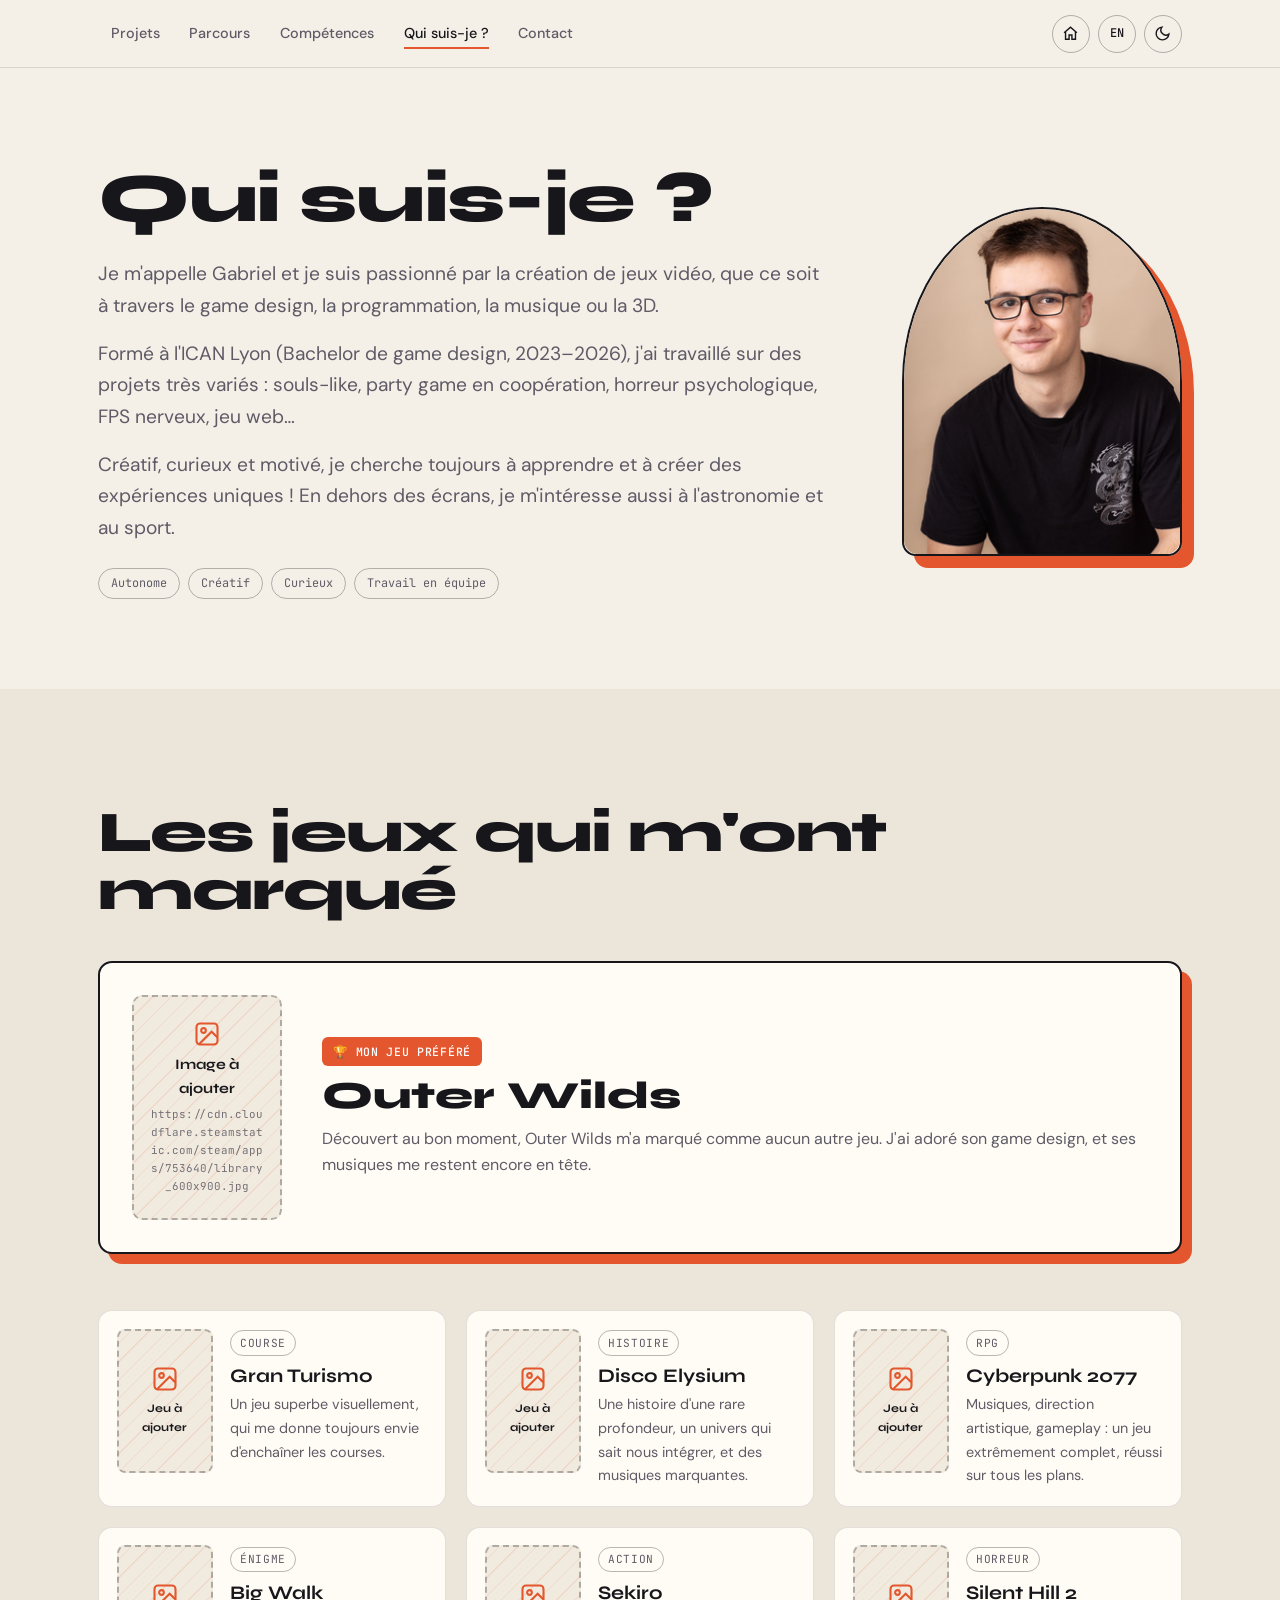
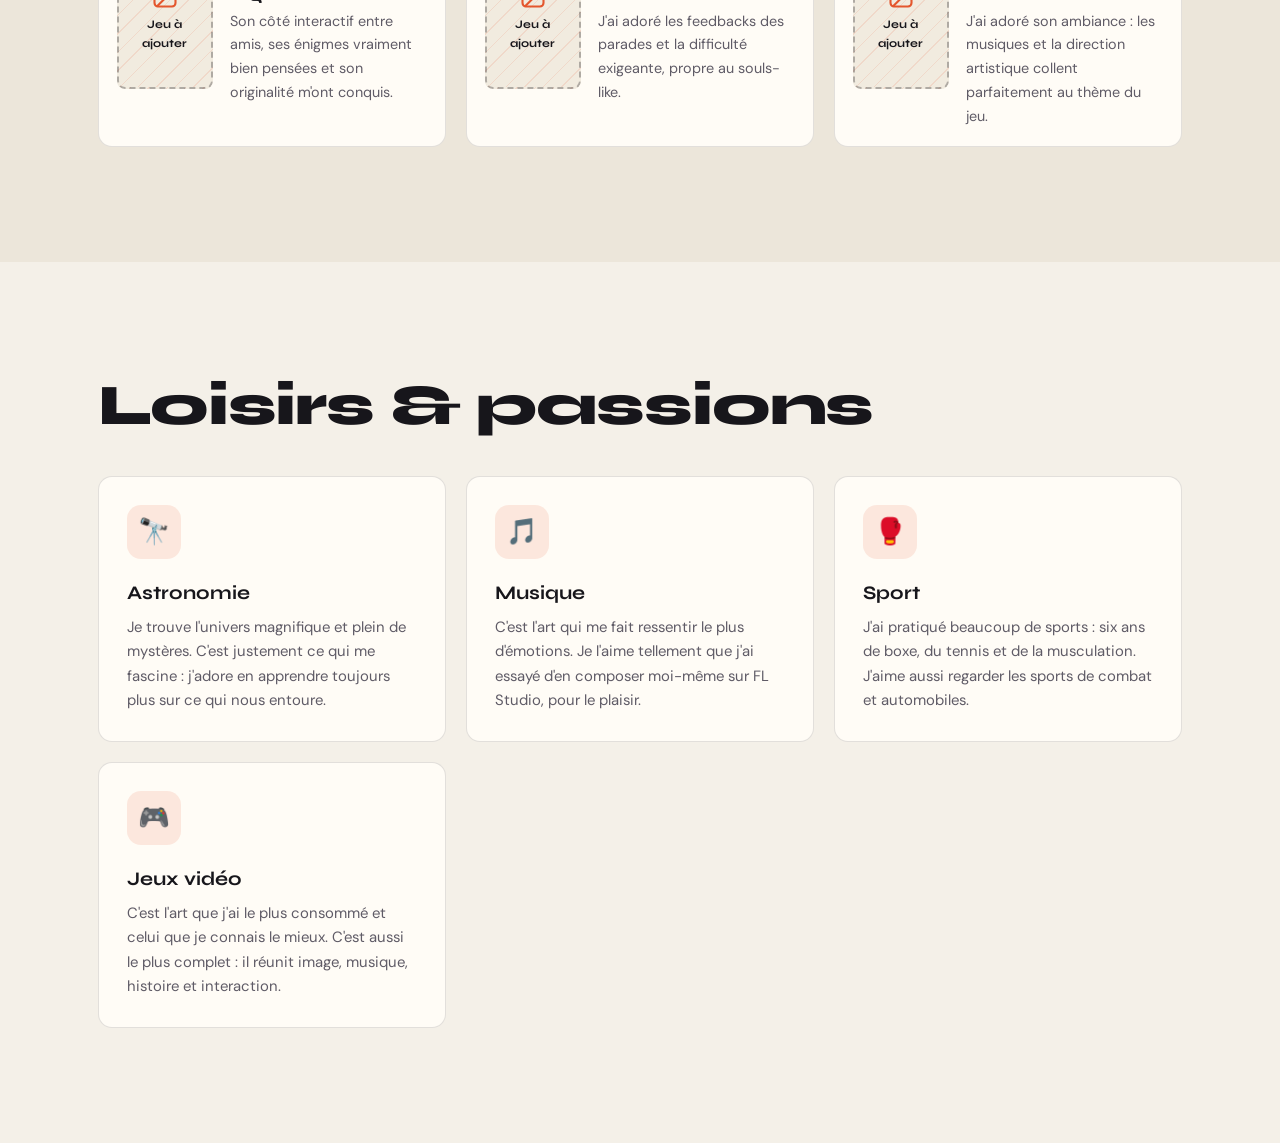
==== commit 2ff31c0d: "Chaque section sur sa propre page + bouton Accueil - Accueil : nom, photo, bandeau, présentation, pu" ====
--- a/about.html
+++ b/about.html
@@ -3,7 +3,7 @@
 <head>
   <meta charset="UTF-8" />
   <meta name="viewport" content="width=device-width, initial-scale=1.0" />
-  <title>Qui suis-je ? — Gabriel Michaud</title>
+  <title>Portfolio</title>
   <meta name="description" content="Qui suis-je : jeux favoris, loisirs et passions." />
   <link rel="icon" href="assets/favicon.svg" type="image/svg+xml" />
   <script>try{var t=localStorage.getItem('theme');if(!t)t=matchMedia('(prefers-color-scheme: dark)').matches?'dark':'light';document.documentElement.dataset.theme=t;}catch(e){}</script>
@@ -18,13 +18,16 @@
   <header class="nav" id="nav">
     <div class="wrap nav-inner">
       <nav class="nav-links" aria-label="Navigation principale">
-        <a href="index.html" data-i18n="nav.home">Accueil</a>
+        <a href="projets.html" data-i18n="nav.projects">Projets</a>
+        <a href="parcours.html" data-i18n="nav.path">Parcours</a>
+        <a href="competences.html" data-i18n="nav.skills">Compétences</a>
         <a href="about.html" class="active" data-i18n="nav.whoami">Qui suis-je ?</a>
-        <a href="index.html#projects" data-i18n="nav.projects">Projets</a>
-        <a href="index.html#skills" data-i18n="nav.skills">Compétences</a>
-        <a href="index.html#contact" data-i18n="nav.contact">Contact</a>
+        <a href="contact.html" data-i18n="nav.contact">Contact</a>
       </nav>
       <div class="nav-tools">
+        <a href="index.html" class="icon-btn home-btn" data-i18n-aria="nav.home" aria-label="Accueil" title="Accueil">
+          <svg viewBox="0 0 24 24" fill="none" stroke="currentColor" stroke-width="2"><path d="M3 11 12 3l9 8"/><path d="M5 10v10h5v-6h4v6h5V10"/></svg>
+        </a>
         <button class="icon-btn lang-btn" id="langBtn" type="button">EN</button>
         <button class="icon-btn theme-btn" id="themeBtn" type="button" data-i18n-aria="theme.toggle" aria-label="Changer de thème">
           <svg class="i-sun" viewBox="0 0 24 24" fill="none" stroke="currentColor" stroke-width="2"><circle cx="12" cy="12" r="4"/><path d="M12 2v2M12 20v2M4.9 4.9l1.4 1.4M17.7 17.7l1.4 1.4M2 12h2M20 12h2M4.9 19.1l1.4-1.4M17.7 6.3l1.4-1.4"/></svg>
@@ -39,10 +42,11 @@
 
   <div class="mobile-menu" id="mobileMenu">
     <a href="index.html" data-i18n="nav.home">Accueil</a>
-    <a href="about.html" data-i18n="nav.whoami">Qui suis-je ?</a>
-    <a href="index.html#projects" data-i18n="nav.projects">Projets</a>
-    <a href="index.html#skills" data-i18n="nav.skills">Compétences</a>
-    <a href="index.html#contact" data-i18n="nav.contact">Contact</a>
+    <a href="projets.html" data-i18n="nav.projects">Projets</a>
+    <a href="parcours.html" data-i18n="nav.path">Parcours</a>
+    <a href="competences.html" data-i18n="nav.skills">Compétences</a>
+    <a href="about.html" class="active" data-i18n="nav.whoami">Qui suis-je ?</a>
+    <a href="contact.html" data-i18n="nav.contact">Contact</a>
   </div>
 
   <main id="top">
@@ -76,6 +80,7 @@
       </div>
     </section>
 
+
   </main>
 
   <script src="js/content.js"></script>
--- a/css/style.css
+++ b/css/style.css
@@ -140,7 +140,7 @@
   transition: background 0.3s, border-color 0.3s;
   border-bottom: 1px solid transparent;
 }
-.nav.scrolled, .page-whoami .nav {
+.nav.scrolled, .page-whoami .nav, .page-sub .nav {
   background: color-mix(in srgb, var(--bg) 85%, transparent);
   backdrop-filter: blur(14px); -webkit-backdrop-filter: blur(14px);
   border-bottom-color: var(--line);
@@ -555,3 +555,13 @@
 @media (max-width: 400px) {
   .hero-menu { grid-template-columns: 1fr; }
 }
+
+/* ==========================================================================
+   ACCUEIL : menu de gros boutons vers chaque page
+   ========================================================================== */
+.hero { min-height: 0; padding: calc(var(--nav-h) + clamp(2.5rem, 6vw, 5rem)) 0 clamp(3rem, 6vw, 4.5rem); }
+.home-menu-section { padding: 0 0 clamp(4.5rem, 9vw, 7rem); }
+.home-menu { grid-template-columns: repeat(3, minmax(0, 1fr)); max-width: none; }
+.home-btn { color: var(--text); }
+@media (max-width: 960px) { .home-menu { grid-template-columns: repeat(2, minmax(0, 1fr)); } }
+@media (max-width: 400px) { .home-menu { grid-template-columns: 1fr; } }
